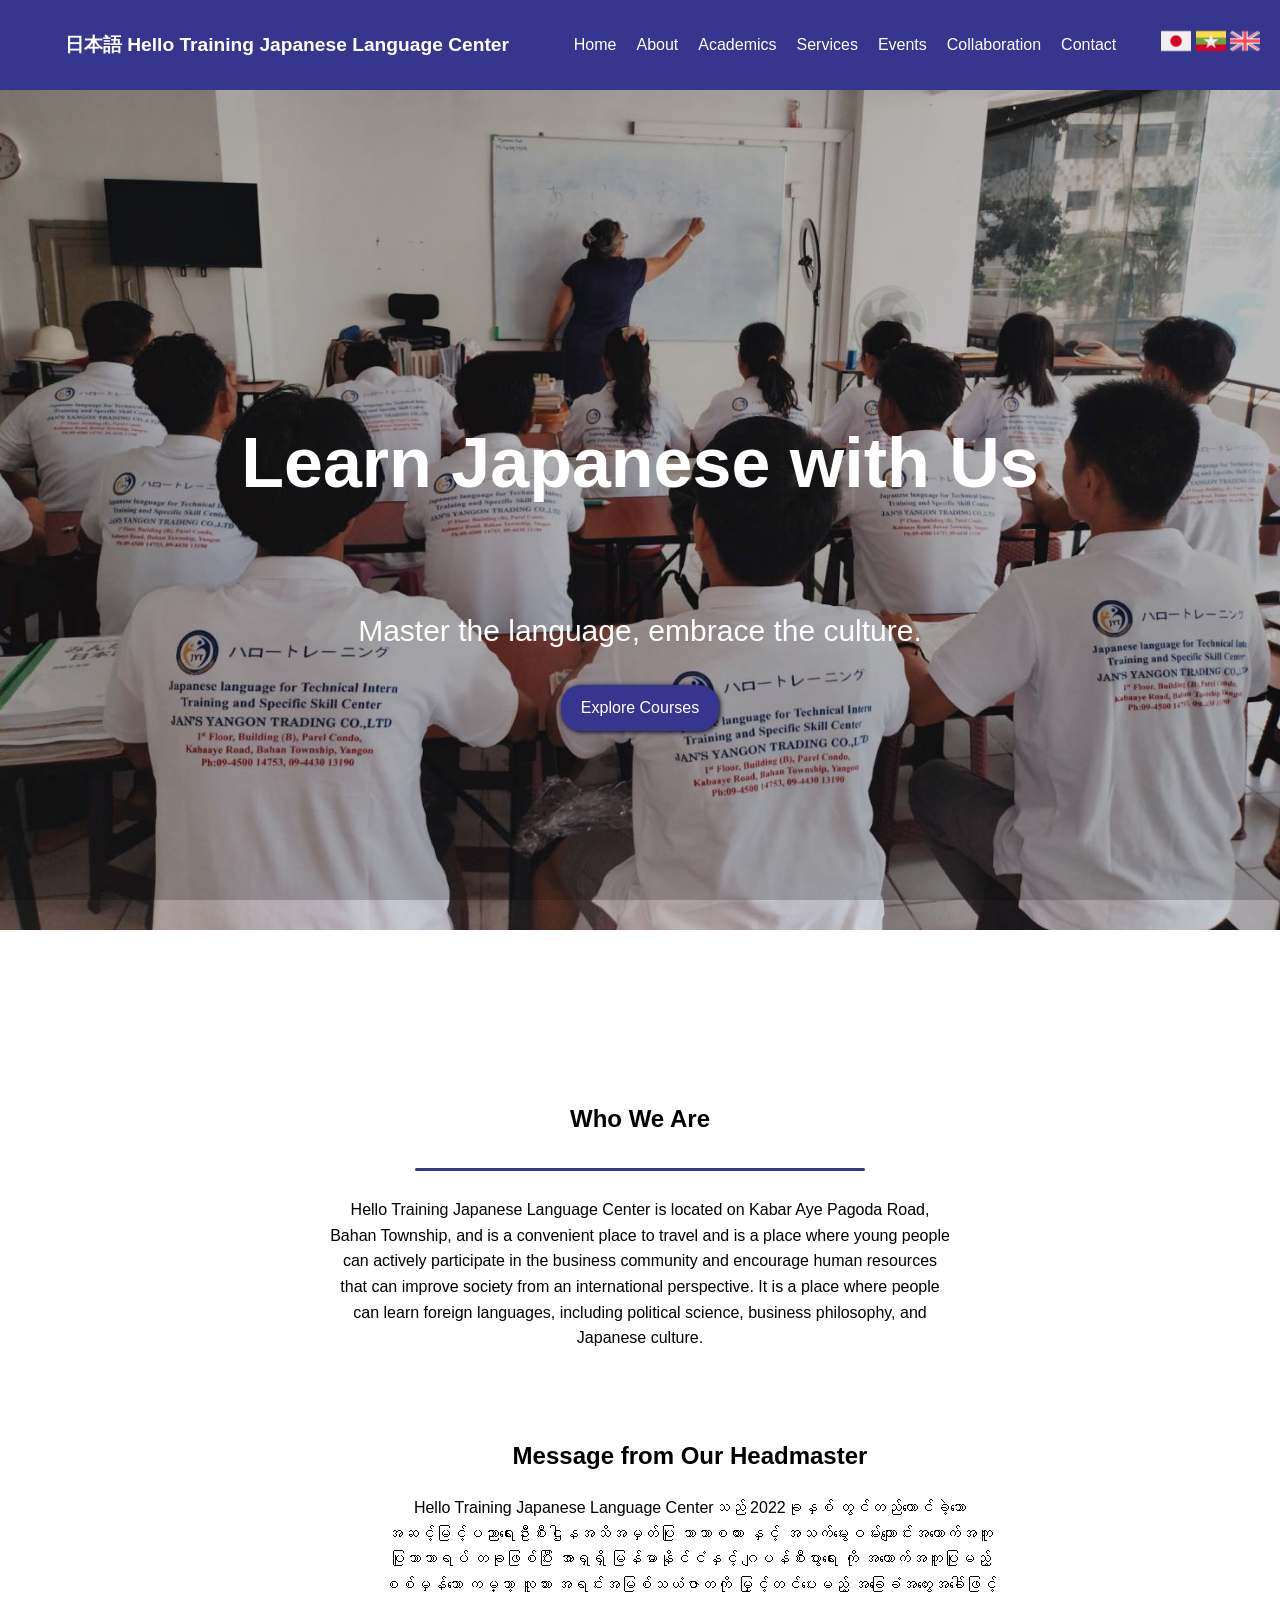
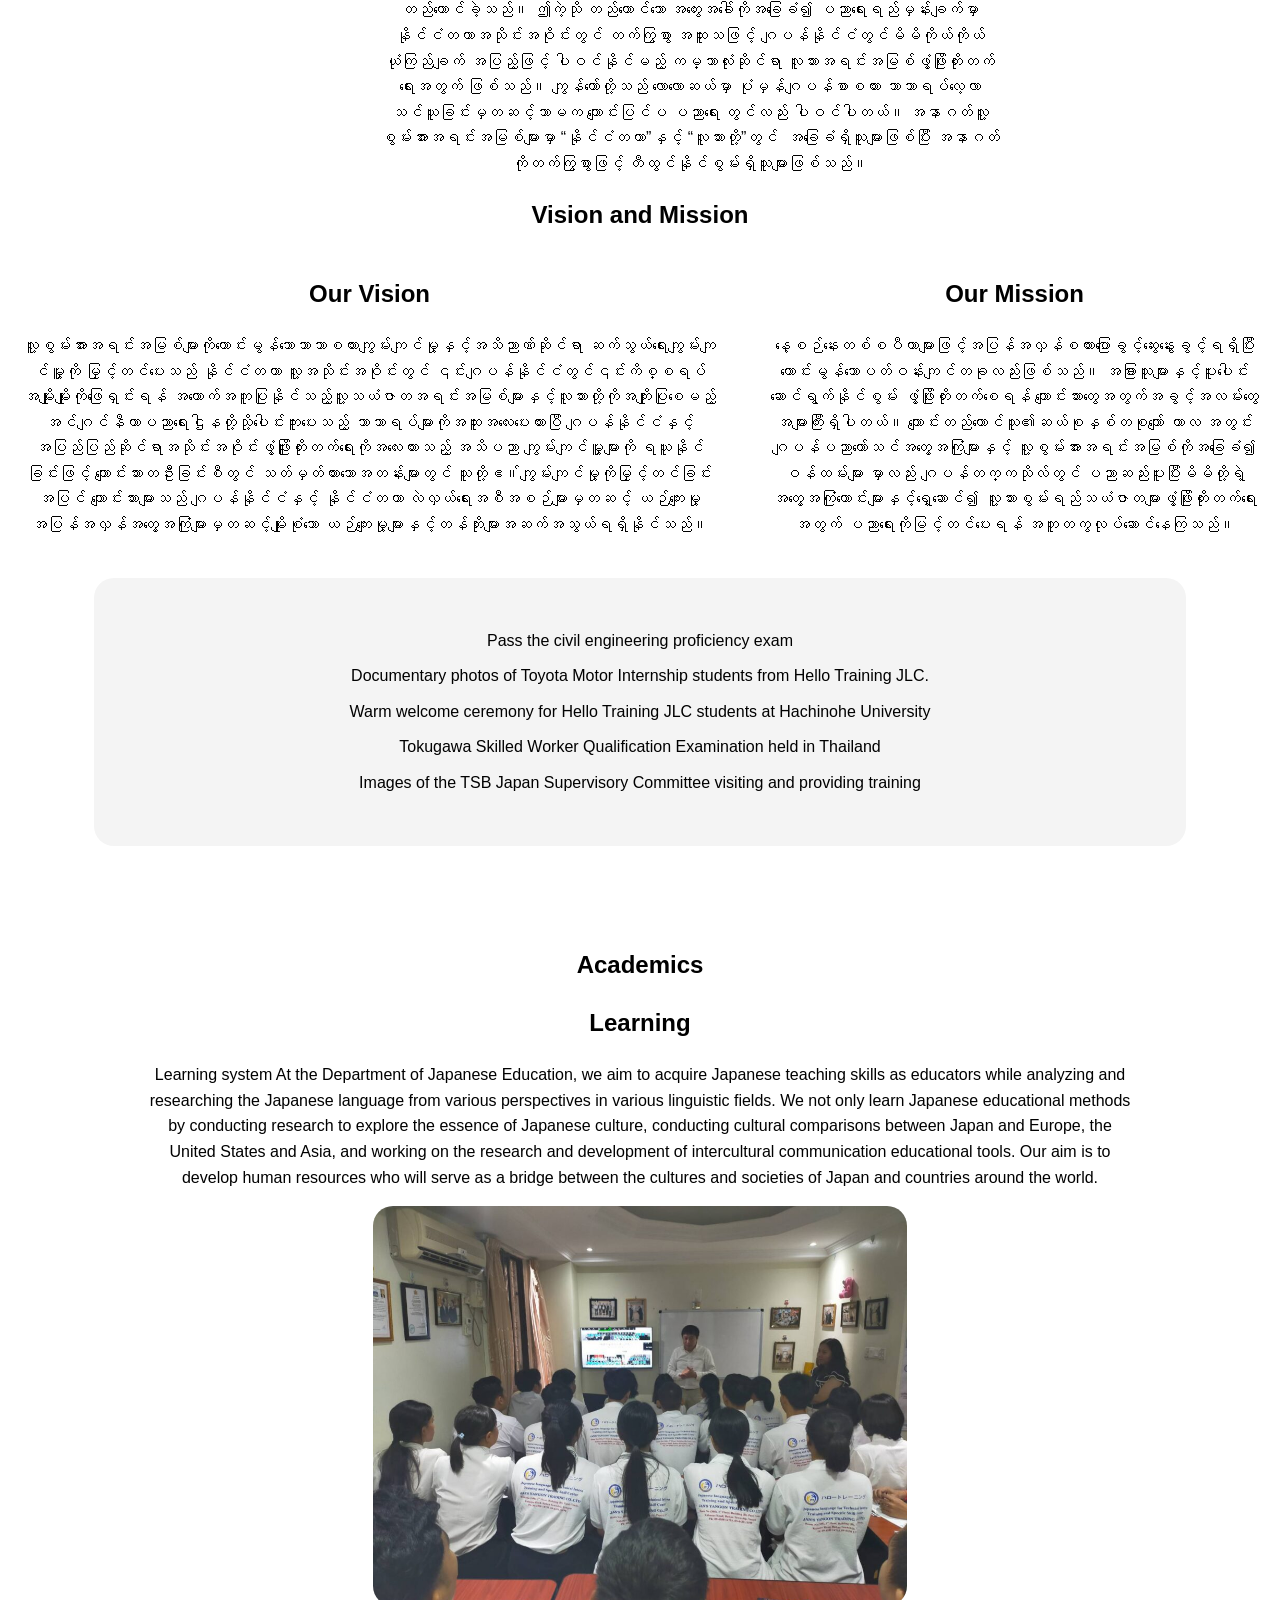
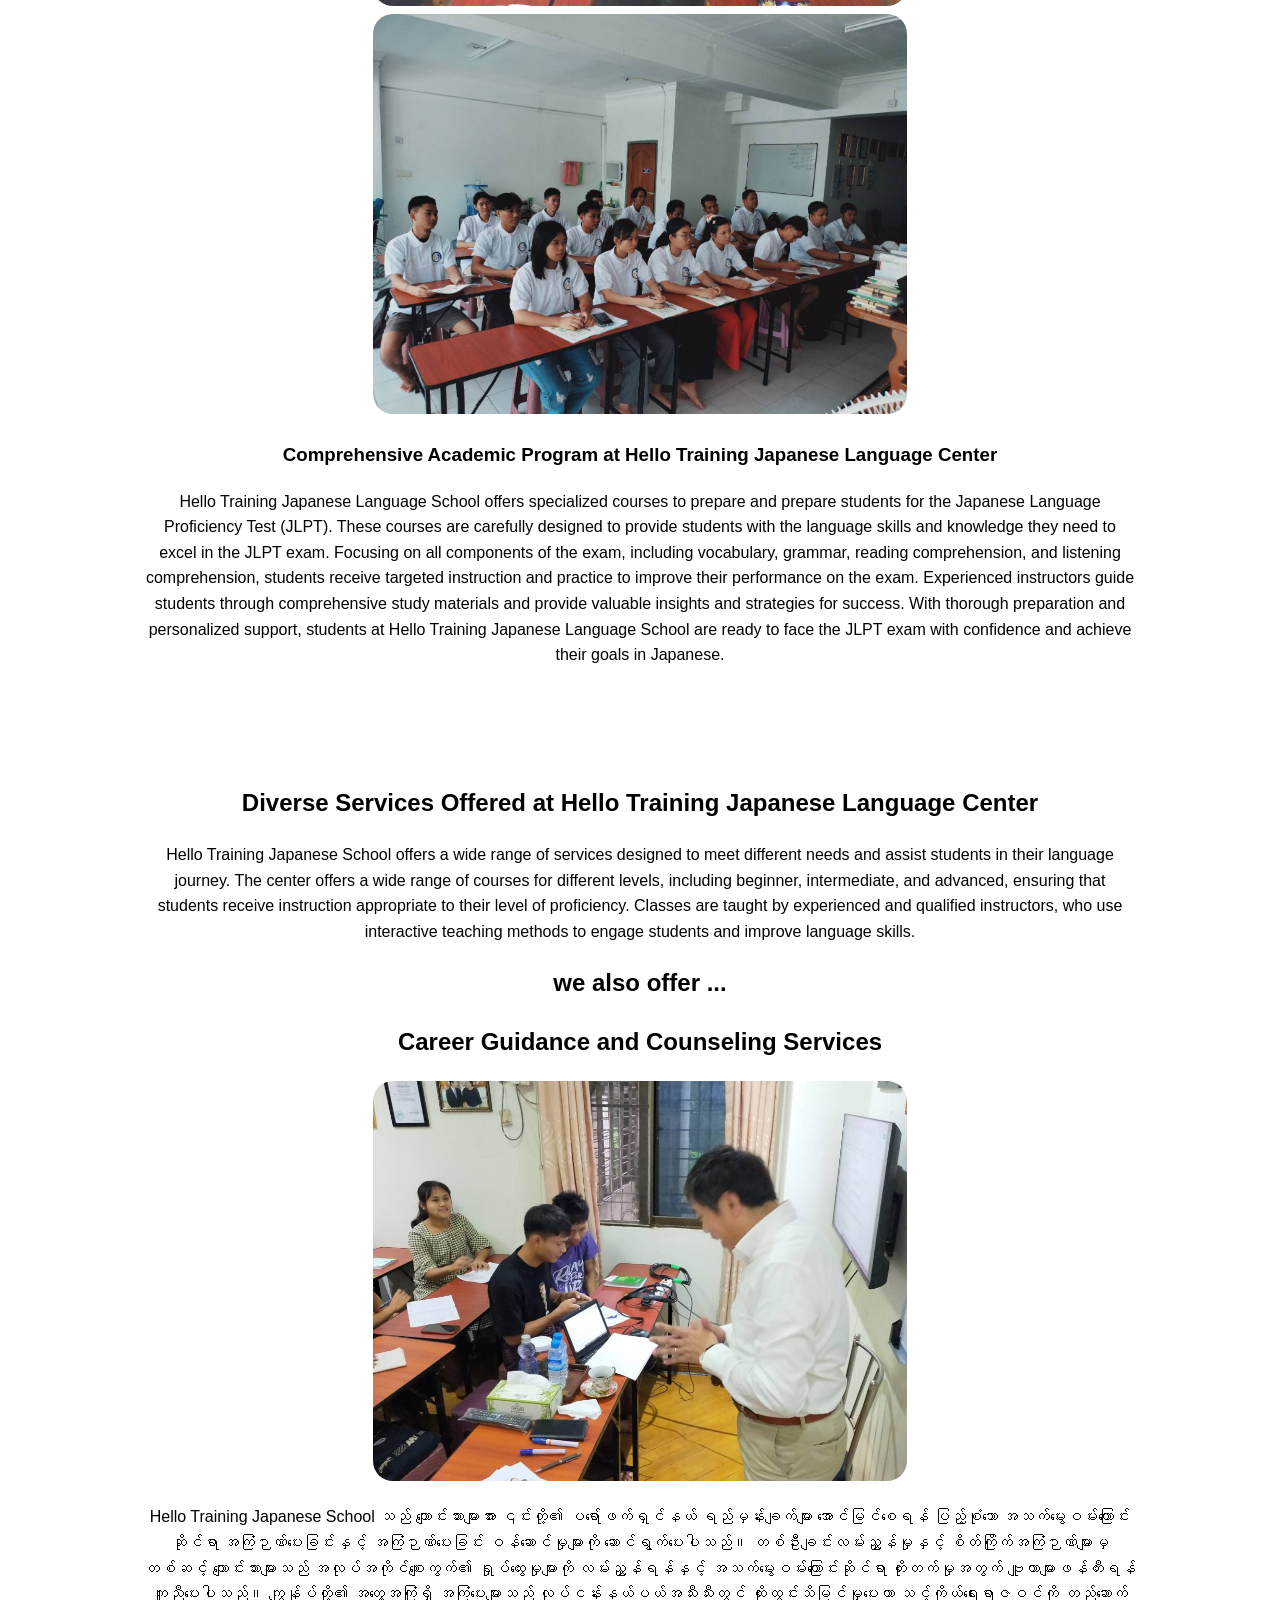
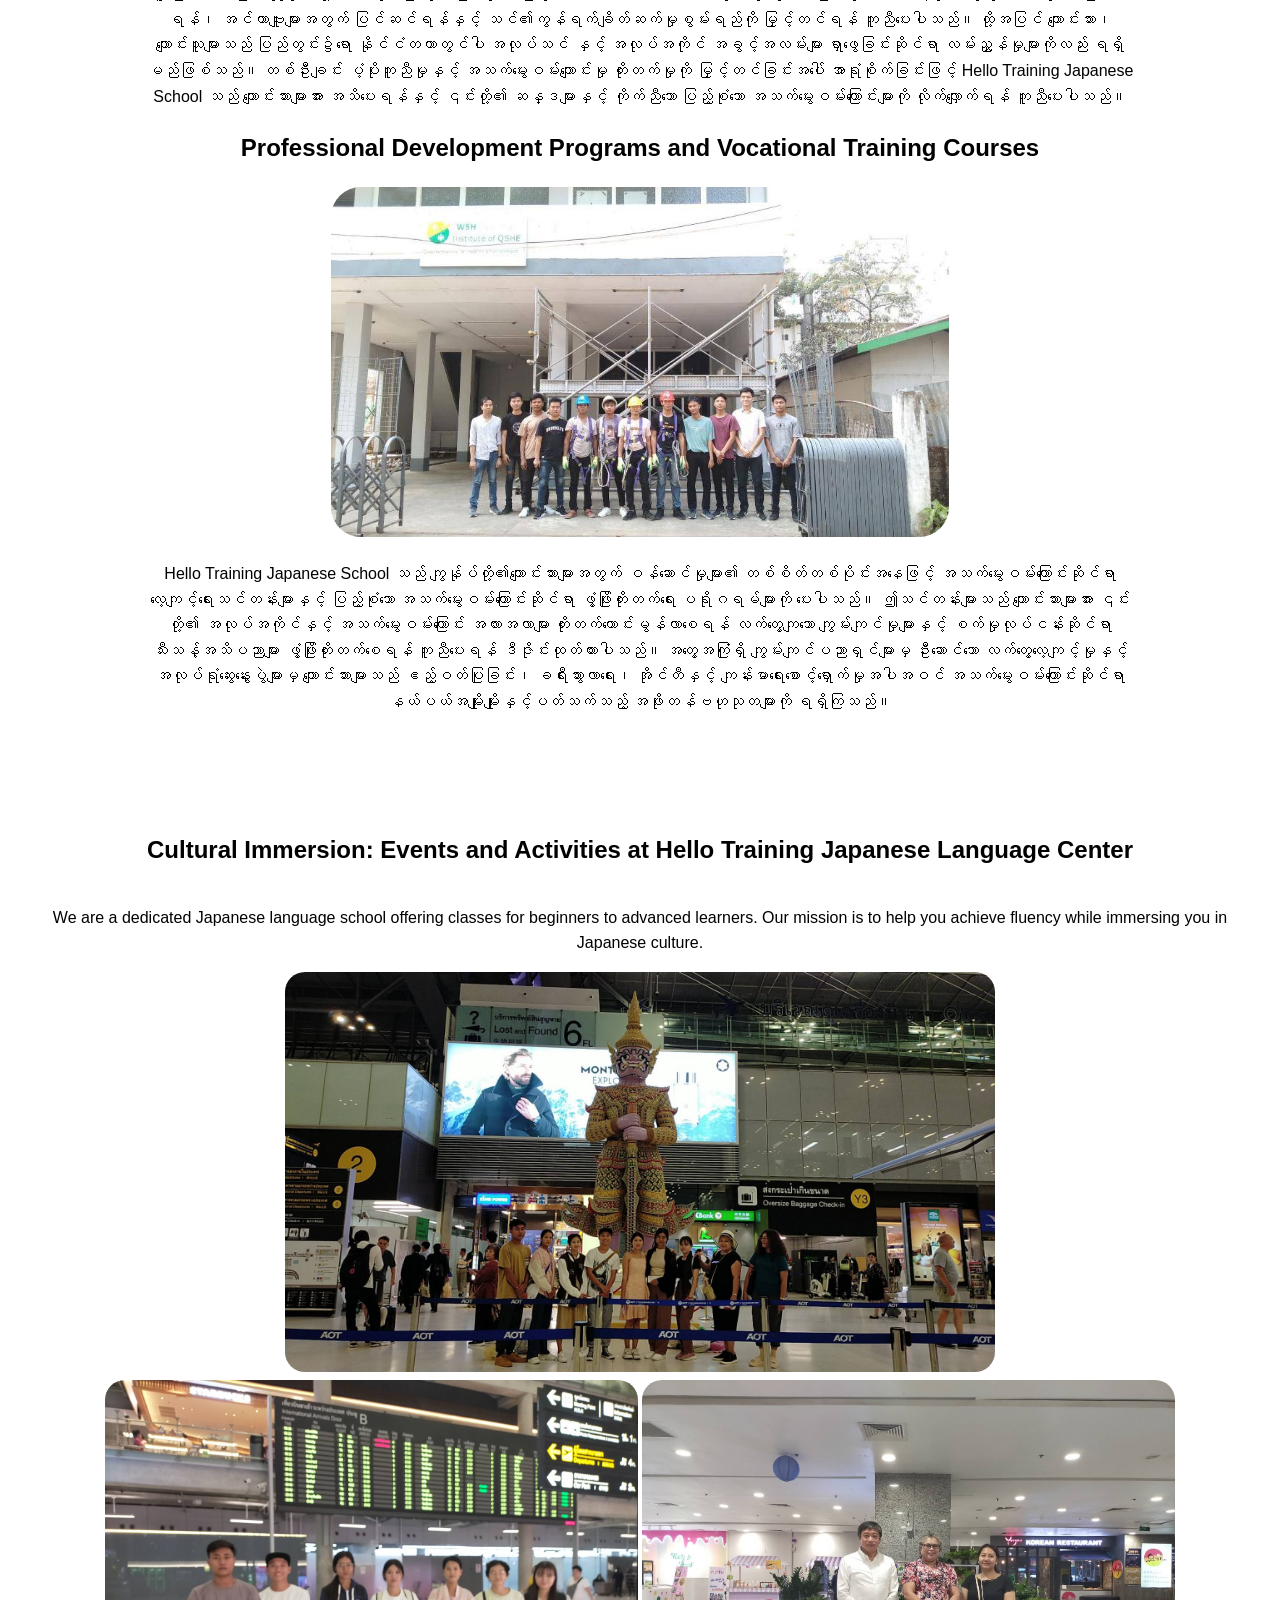
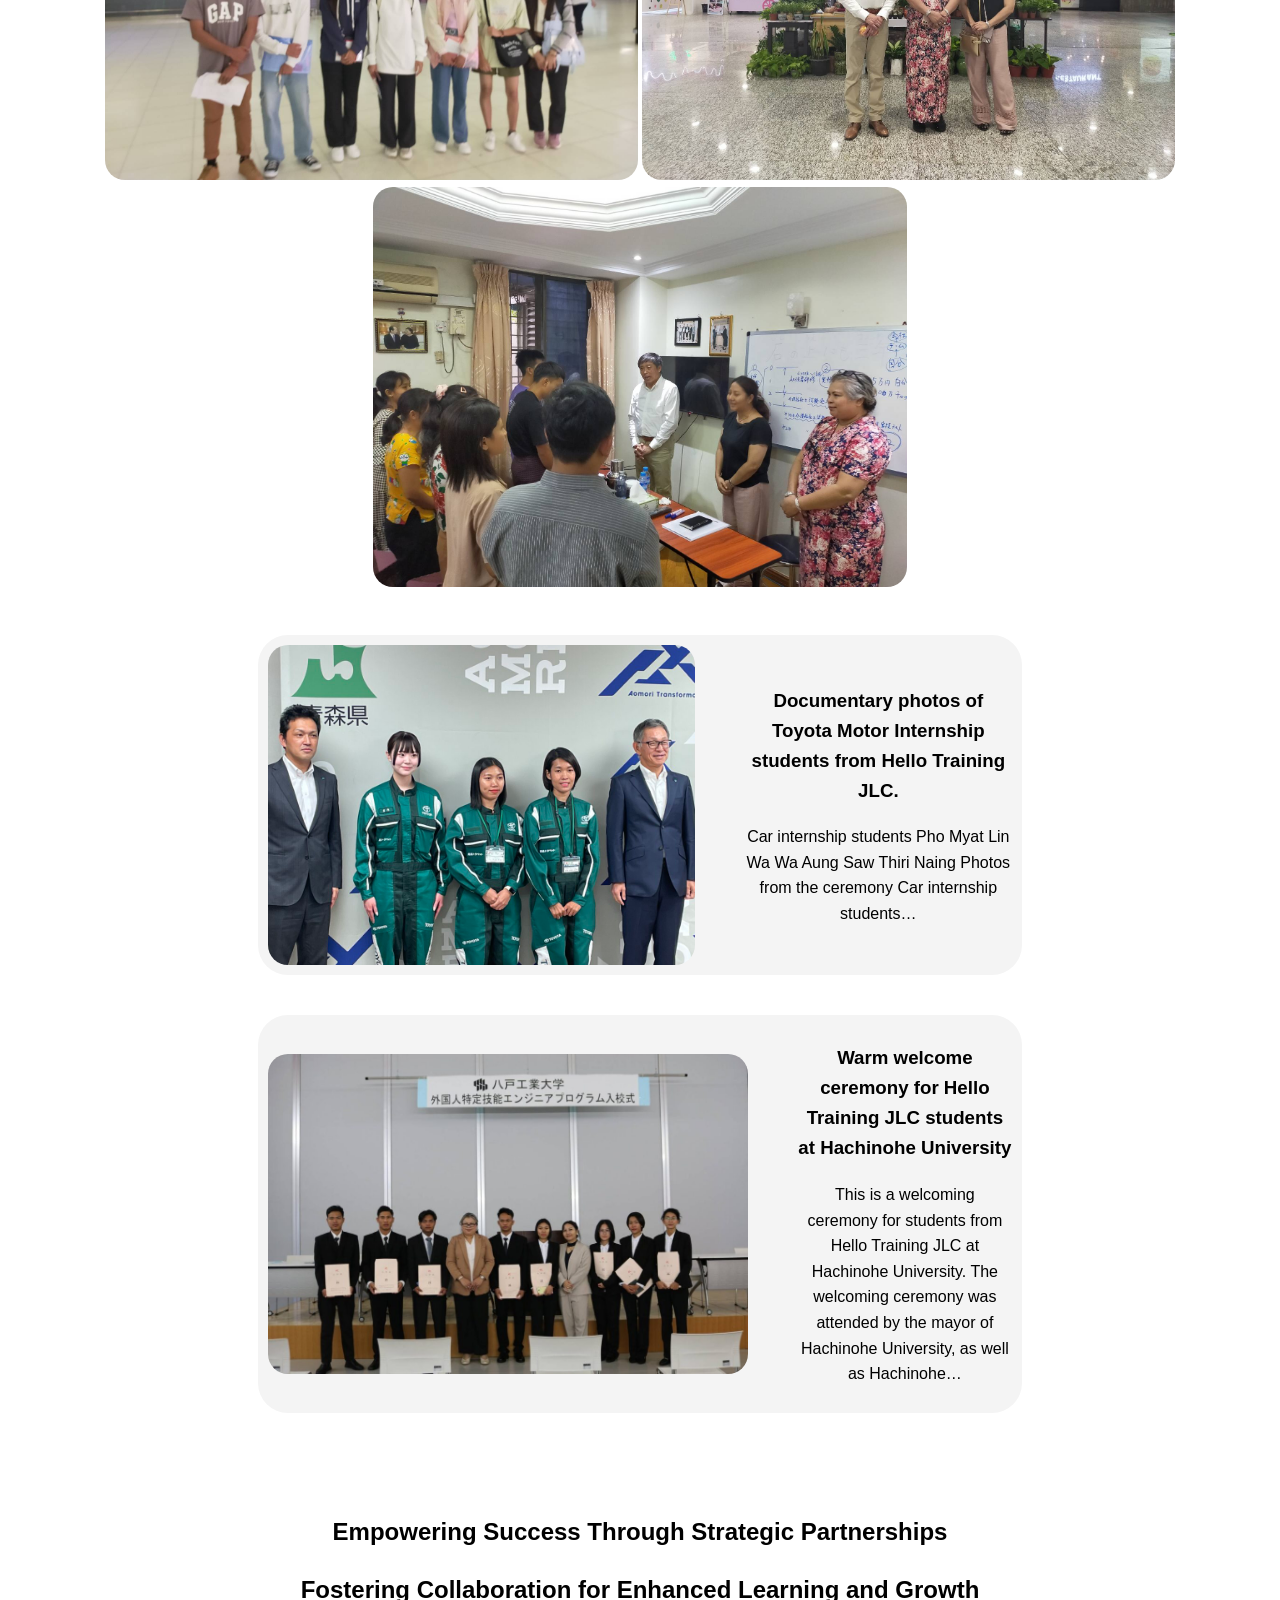
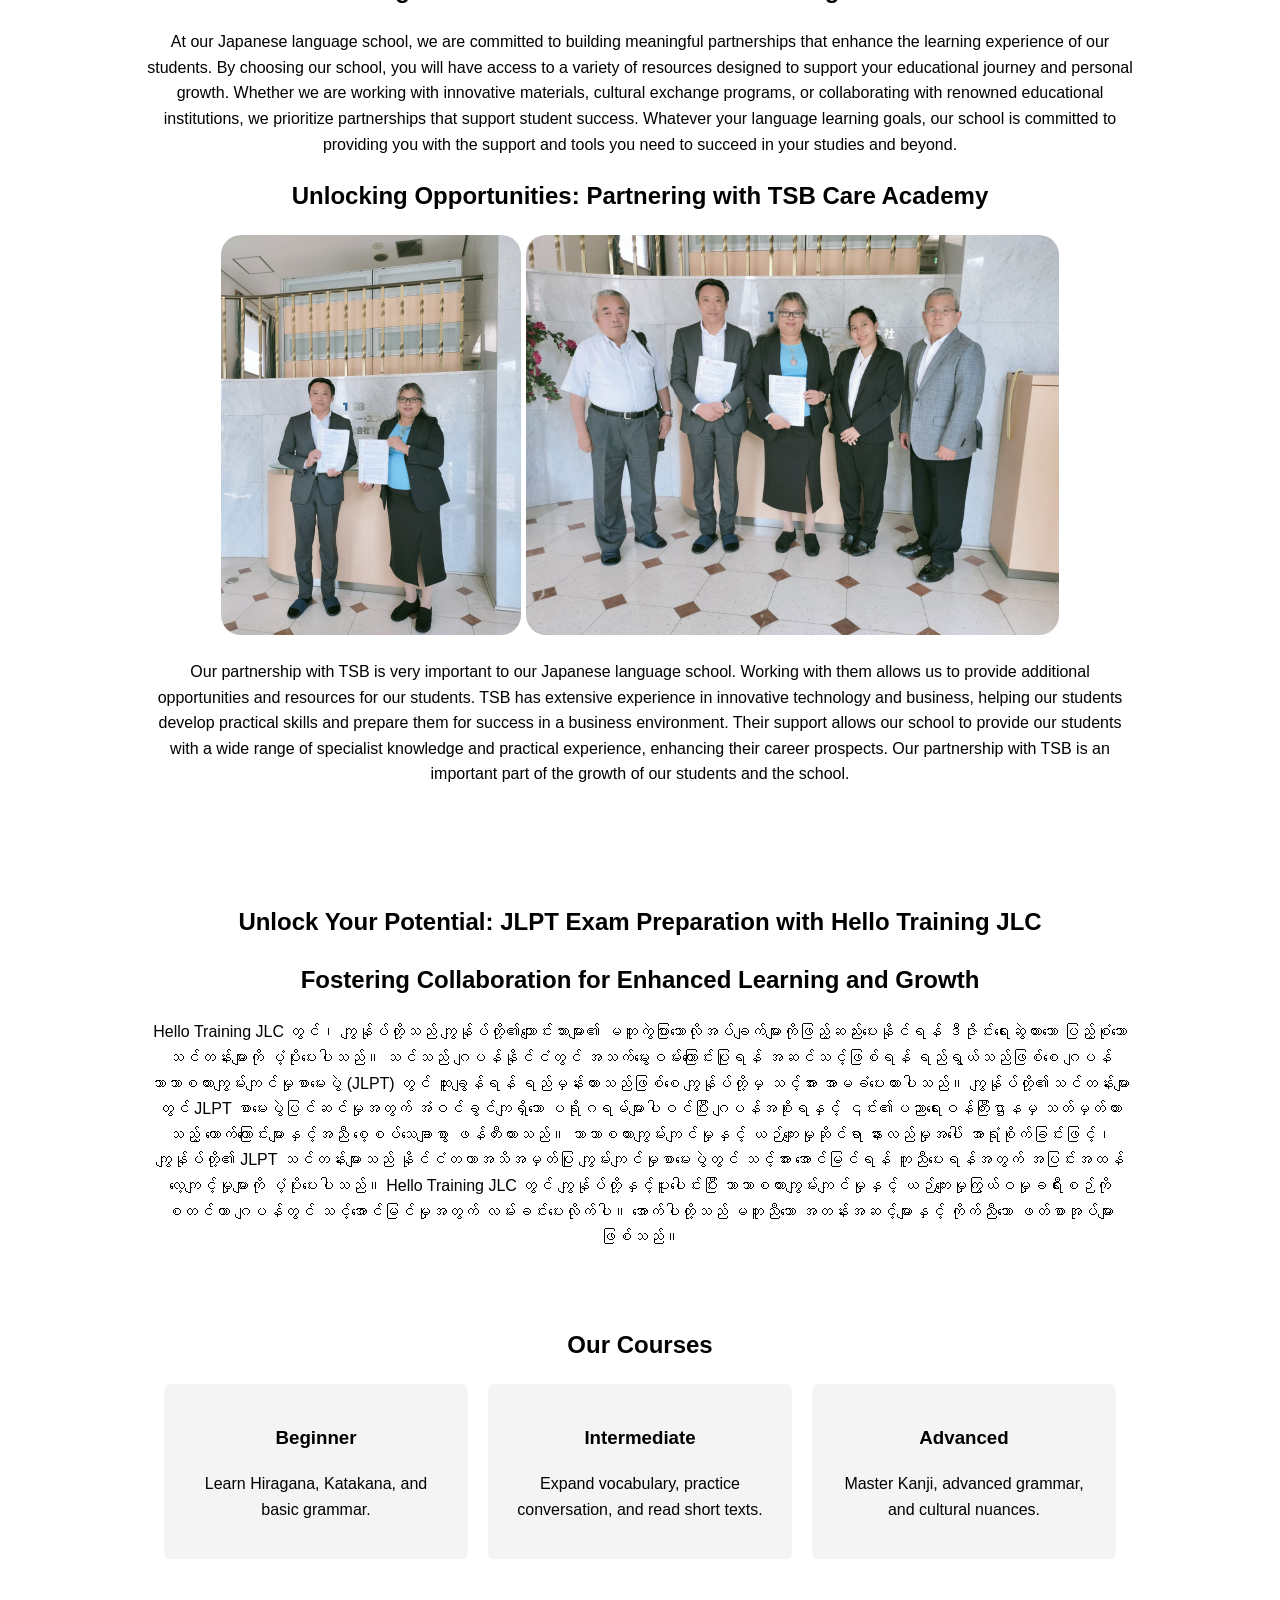
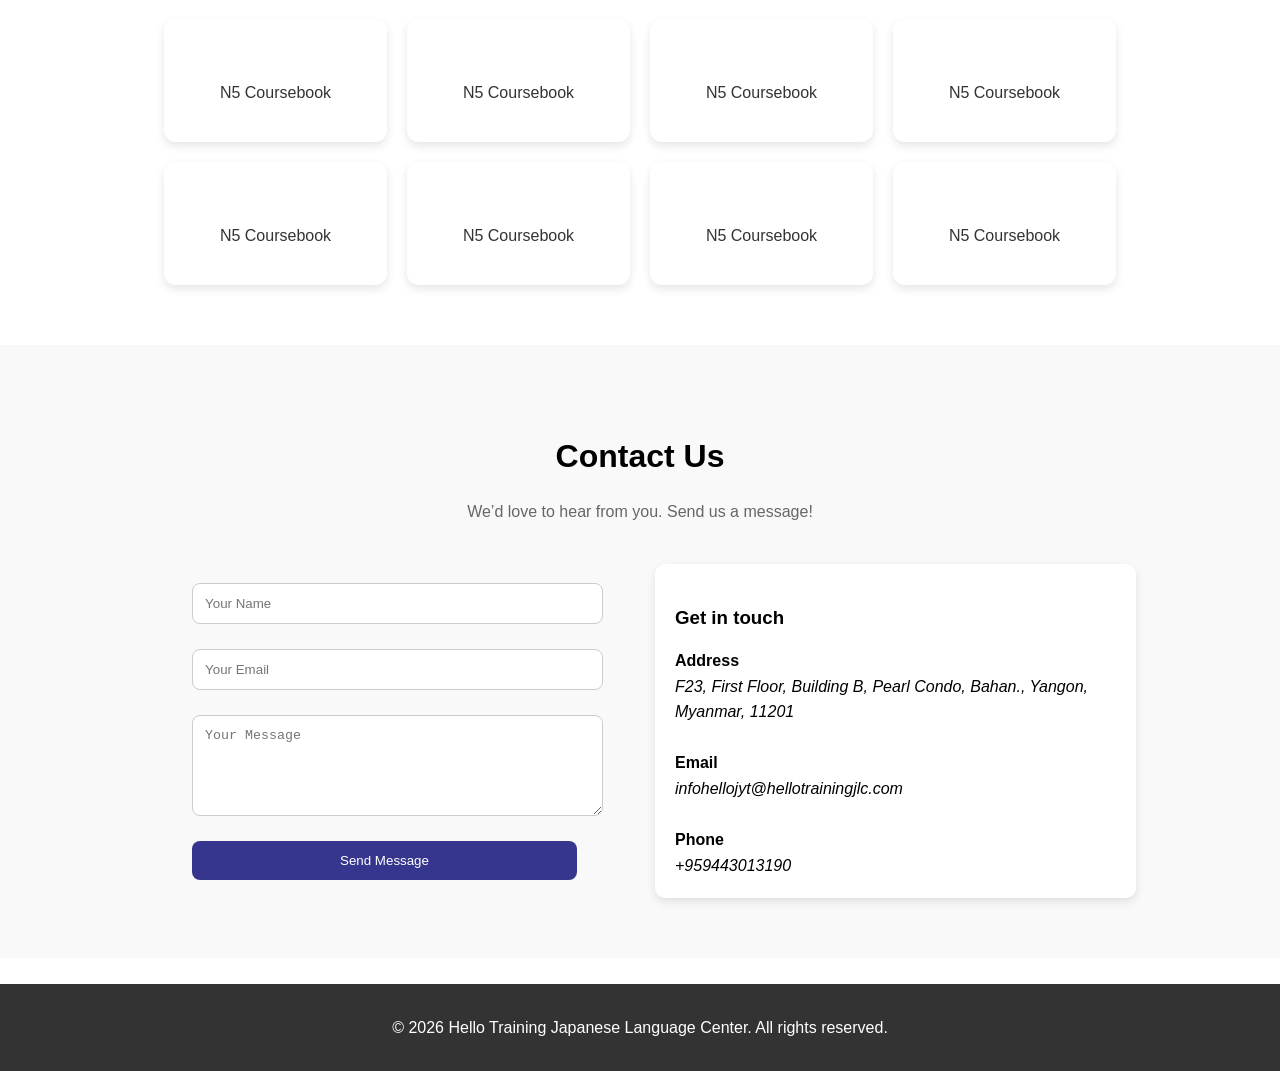
==== jp/index.html @ a8f77054 "initial commit" ====
<!DOCTYPE html>
<html lang="en">
<head>
  <meta charset="UTF-8">
  <meta name="viewport" content="width=device-width, initial-scale=1.0">
  <title>Japanese Language School</title>
  <link rel="stylesheet" href="/style.css">
</head>
<body>
  <!-- Header -->
  <header class="header">
    <img src="images/2158_with_no_bg-1.png" class="logo-img" alt="">
    <div class="logo">日本語 Hello Training Japanese Language Center</div>
    <nav class="nav">
      <ul>
        <li><a href="#">Home</a></li>
        <li><a href="#about">About</a></li>
        <li><a href="#academics">Academics</a></li>
        <li><a href="#services">Services</a></li>
        <li><a href="#events">Events</a></li>
        <li><a href="#collaboration">Collaboration</a></li>
        <li><a href="#contact">Contact</a></li>
      </ul>
    </nav>
     <!-- <div class="lang-switcher">
    <select id="language-select">
      <option value="en">English</option>
      <option value="ja">日本語</option>
    </select>
  </div> -->
  <div class="language-switcher-container">
    <a href="/jp/index.html"><img class="flag-icon" src="/images/japan.png" alt=""></a>
    <a href="/mm/index.html"><img class="flag-icon" src="/images/myanmar.png" alt=""></a>
    <a href="/index.html"><img class="flag-icon" src="/images/united-kingdom.png" alt=""></a>
    
    
    
  </div>
    <button class="menu-toggle">☰</button>
  </header>

  <!-- Hero Section -->
  <section class="hero">
    <h1>Learn Japanese with Us</h1>
    <p>Master the language, embrace the culture.</p>
    <a href="#courses" class="btn">Explore Courses</a>
  </section>

  <!-- About Section -->
  <section id="about" class="about">

    <div class="about-us-container">
        <h1>Who We Are</h1>
        <div class="decor-line-container">
            <hr class="decor-line">
        </div>
        <p>Hello Training Japanese Language Center is located on Kabar Aye Pagoda Road, Bahan Township, and is a convenient place to travel and is a place where young people can actively participate in the business community and encourage human resources that can improve society from an international perspective. It is a place where people can learn foreign languages, including political science, business philosophy, and Japanese culture.</p>
    </div>

    <div class="">
        <div class="biography-container">
            <div>
                <img src="images/2166.jpg" class="img-1" alt="">
            </div>
            <div class="motto">
                <h1>Message from Our Headmaster</h1>
                Hello Training Japanese Language Centerသည် 2022ခုနှစ် တွင်တည်ထောင်ခဲ့သော အဆင့်မြင့်ပညာရေးဦးစီးဌါနအသိအမှတ်ပြု ဘာသာစကား နှင့် အသက်မွေးဝမ်းကျောင်းအထောက်အကူပြုဘာသာရပ် တခုဖြစ်ပြီး အာရှရှိ မြန်မာနိုင်ငံနှင့် ဂျပန်စီးပွားရေး ကို အထောက်အကူပြုမည့် စစ်မှန်သော ကမ္ဘာ့ လူသား အရင်းအမြစ်သယံဇာတကို မြှင့်တင်ပေးမည့် အခြေခံအတွေးအခေါ်ဖြင့်တည်ထောင်ခဲ့သည်။ ဤကဲ့သို တည်ထောင်သော အတွေးအခေါ်ကိုအခြေခံ၍ ပညာရေးရည်မှန်းချက်မှာ နိုင်ငံတကာအသိုင်းအဝိုင်းတွင် တက်ကြွစွာ အထူးသဖြင့် ဂျပန်နိုင်ငံတွင်မိမိကိုယ်ကိုယ် ယုံကြည်ချက် အပြည့်ဖြင့် ပါဝင်နိုင်မည့် ကမ္ဘာလုံးဆိုင်ရာ လူသားအရင်းအမြစ်ဖွံ့ဖြိုးတိုးတက်ရေးအတွက် ဖြစ်သည်။ ကျွန်တော်တို့သည် လောလောဆယ်မှာ ပုံမှန်ဂျပန်စာစကား ဘာသာရပ်လေ့လာသင်ယူခြင်းမှတဆင့်သာမက ကျောင်းပြင်ပ ပညာရေး တွင်လည်း ပါဝင်ပါတယ်။ အနာဂတ်လူ့စွမ်းအားအရင်းအမြစ်များမှာ “နိုင်ငံတကာ”နှင့် “လူသားတို့”တွင် ‌ အခြေခံရှိသူများဖြစ်ပြီး အနာဂတ်ကိုတက်ကြွစွာဖြင့် တီထွင်နိုင်စွမ်းရှိသူများဖြစ်သည်။
            </div>
        </div>
    </div>
    <div class="">
        <h1>Vision and Mission</h1>
        <div class="vision-container">
            <div class="">
                <h2>Our Vision</h2>
                လူ့စွမ်းအားအရင်းအမြစ်များကိုကောင်းမွန်သောဘာသာစကားကျွမ်းကျင်မှု့နှင့်အသိညာဏ်ဆိုင်ရာ ဆက်သွယ်ရေးကျွမ်းကျင်မှူ့ကို မြှင့်တင်ပေးသည် နိုင်ငံတကာ လူ့အသိုင်းအဝိုင်းတွင် ၎င်းဂျပန်နိုင်ငံတွင်၎င်းကိစ္စရပ်အမျိုးမျိုးကိုဖြေရှင်းရန် အထောက်အကူပြုနိုင်သည့်လူ့သယံဇာတအရင်းအမြစ်များနှင့်လူသားတို့ကိုအကျိုးပြုစေမည့် အင်ဂျင်နီယာပညာရေးဌါနတို့သို့ပေါင်းကူးပေးသည့် ဘာသာရပ်များကိုအထူးအလေးပေးထားပြီ ဂျပန်နိုင်ငံနှင့် အပြည်ပြည်ဆိုင်ရာအသိုင်းအဝိုင်းဖွံ့ဖြိူးတိုးတက်ရေးကိုအလေးထားသည့် အသိပညာ ကျွမ်းကျင်မှူ့များကို ရယူနိုင်ခြင်းဖြင့် ကျောင်းသားတဦးခြင်းစီတွင် သတ်မှတ်ထားသောအတန်းများတွင် သူတို့ဧ။်ကျွမ်းကျင်မှု့ကိုမြှင့်တင်ခြင်းအပြင် ကျောင်းသားများသည် ဂျပန်နိုင်ငံနှင့် နိုင်ငံတကာ လဲလှယ်ရေးအစီအစဉ်များမှတဆင့် ယဉ်ကျေးမှု့အပြန်အလှန်အတွေ့အကြုံများမှတဆင့်မျိုးစုံသော ယဉ်ကျေးမှု့များနှင့်တန်ဘိုးများအဆက်အသွယ်ရရှိနိုင်သည်။
            </div>
            <div class="">
                <h2>Our Mission</h2>
                နေ့စဉ်နေးတစ်စပီကာများဖြင့်အပြန်အလှန်စကားပြောခွင့်ဆွေးနွေးခွင့်ရရှိပြီး ကောင်းမွန်သောပတ်ဝန်းကျင်တခုလည်းဖြစ်သည်။ အခြားသူများနှင့်ပူးပေါင်းဆောင်ရွက်နိုင်စွမ်း ဖွံ့ဖြိုးတိုးတက်စေရန် ကျောင်းသားတွေအတွက်အခွင့်အလမ်းတွေအများကြီးရှိပါတယ်။ ကျောင်းတည်ထောင်သူ၏ဆယ်စုနှစ်တစုကျော် ကာလ အတွင်း ဂျပန်ပညာတော်သင်အတွေ့အကြုံများနှင့် လူ့စွမ်းအားအရင်းအမြစ်ကိုအခြေခံ၍ ဝန်ထမ်းများ မှာလည်း ဂျပန်တက္ကသိုလ်တွင် ပညာဆည်းပူးပြီးမိမိတို့ရဲ့အတွေ့အကြုံကောင်းများနှင့်ရှေ့ဆောင်၍ လူ့သားစွမ်းရည်သယံဇာတများဖွံ့ဖြိုးတိုးတက်ရေးအတွက် ပညာရေးကိုမြင့်တင်ပေးရန် အတူတကွလုပ်ဆောင်နေကြသည်။
            </div>
        </div>
    </div>

    <div class="link-container">
        <li><a href="#courses">Pass the civil engineering proficiency exam</a></li>
        <li><a href="#contact">Documentary photos of Toyota Motor Internship students from Hello Training JLC.</a></li>
        <li><a href="#about">Warm welcome ceremony for Hello Training JLC students at Hachinohe University</a></li>
        <li><a href="#courses">Tokugawa Skilled Worker Qualification Examination held in Thailand</a></li>
        <li><a href="#contact">Images of the TSB Japan Supervisory Committee visiting and providing training</a></li>
    </div>
  </section>

  <!-- Academics Section -->
  <section id="academics" class="academics">
    <div class="academics-1">
        <h1>Academics</h1>
        <h2>Learning</h2>
        <p>Learning system
    At the Department of Japanese Education, we aim to acquire Japanese teaching skills as educators while analyzing and researching the Japanese language from various perspectives in various linguistic fields. We not only learn Japanese educational methods by conducting research to explore the essence of Japanese culture, conducting cultural comparisons between Japan and Europe, the United States and Asia, and working on the research and development of intercultural communication educational tools. Our aim is to develop human resources who will serve as a bridge between the cultures and societies of Japan and countries around the world.</p>
            <img src="/images/4237_0-1024x768.jpg" class="academics-img-1" alt="">
            <img src="/images/2202_0.jpg" class="academics-img-1" alt="">
            <h3>Comprehensive Academic Program at Hello Training Japanese Language Center</h3>
            <p>Hello Training Japanese Language School offers specialized courses to prepare and prepare students for the Japanese Language Proficiency Test (JLPT). These courses are carefully designed to provide students with the language skills and knowledge they need to excel in the JLPT exam. Focusing on all components of the exam, including vocabulary, grammar, reading comprehension, and listening comprehension, students receive targeted instruction and practice to improve their performance on the exam. Experienced instructors guide students through comprehensive study materials and provide valuable insights and strategies for success. With thorough preparation and personalized support, students at Hello Training Japanese Language School are ready to face the JLPT exam with confidence and achieve their goals in Japanese.</p>
    </div>
  </section>

  <!-- Services Section -->
  <section id="services" class="academics">
    <div class="academics-1">
        <h1>Diverse Services Offered at Hello Training Japanese Language Center</h1>
        <p>Hello Training Japanese School offers a wide range of services designed to meet different needs and assist students in their language journey. The center offers a wide range of courses for different levels, including beginner, intermediate, and advanced, ensuring that students receive instruction appropriate to their level of proficiency. Classes are taught by experienced and qualified instructors, who use interactive teaching methods to engage students and improve language skills.</p>
        <h2>we also offer ...</h2>
        <h2>Career Guidance and Counseling Services</h2>
        <img src="/images/4186_0-1024x768.jpg" class="academics-img-1" alt="">
        <p>Hello Training Japanese School သည် ကျောင်းသားများအား ၎င်းတို့၏ ပရော်ဖက်ရှင်နယ် ရည်မှန်းချက်များ အောင်မြင်စေရန် ပြည့်စုံသော အသက်မွေးဝမ်းကြောင်းဆိုင်ရာ အကြံဉာဏ်ပေးခြင်းနှင့် အကြံဉာဏ်ပေးခြင်း ဝန်ဆောင်မှုများကို ဆောင်ရွက်ပေးပါသည်။ တစ်ဦးချင်းလမ်းညွှန်မှုနှင့် စိတ်ကြိုက်အကြံဉာဏ်များမှတစ်ဆင့် ကျောင်းသားများသည် အလုပ်အကိုင်စျေးကွက်၏ ရှုပ်ထွေးမှုများကို လမ်းညွှန်ရန်နှင့် အသက်မွေးဝမ်းကြောင်းဆိုင်ရာ တိုးတက်မှုအတွက် ဗျူဟာများဖန်တီးရန် ကူညီပေးပါသည်။ ကျွန်ုပ်တို့၏ အတွေ့အကြုံရှိ အကြံပေးများသည် လုပ်ငန်းနယ်ပယ်အသီးသီးတွင် ထိုးထွင်းသိမြင်မှုပေးကာ သင့်ကိုယ်ရေးရာဇဝင်ကို တည်ဆောက်ရန်၊ အင်တာဗျူးများအတွက် ပြင်ဆင်ရန်နှင့် သင်၏ကွန်ရက်ချိတ်ဆက်မှုစွမ်းရည်ကို မြှင့်တင်ရန် ကူညီပေးပါသည်။ ထို့အပြင် ကျောင်းသား၊ ကျောင်းသူများသည် ပြည်တွင်း၌ရော နိုင်ငံတကာတွင်ပါ အလုပ်သင် နှင့် အလုပ်အကိုင် အခွင့်အလမ်းများ ရှာဖွေခြင်းဆိုင်ရာ လမ်းညွှန်မှုများကိုလည်း ရရှိမည်ဖြစ်သည်။ တစ်ဦးချင်း ပံ့ပိုးကူညီမှုနှင့် အသက်မွေးဝမ်းကျောင်းမှု တိုးတက်မှုကို မြှင့်တင်ခြင်းအပေါ် အာရုံစိုက်ခြင်းဖြင့် Hello Training Japanese School သည် ကျောင်းသားများအား အသိပေးရန်နှင့် ၎င်းတို့၏ ဆန္ဒများနှင့် ကိုက်ညီသော ပြည့်စုံသော အသက်မွေးဝမ်းကြောင်းများကို လိုက်လျှောက်ရန် ကူညီပေးပါသည်။</p>
        <h2>Professional Development Programs and Vocational Training Courses</h2>
        <img src="/images/2192_0.jpg" class="academics-img-1-pro" alt="">
        <p>Hello Training Japanese School သည် ကျွန်ုပ်တို့၏ကျောင်းသားများအတွက် ဝန်ဆောင်မှုများ၏ တစ်စိတ်တစ်ပိုင်းအနေဖြင့် အသက်မွေးဝမ်းကြောင်းဆိုင်ရာ လေ့ကျင့်ရေးသင်တန်းများနှင့် ပြည့်စုံသော အသက်မွေးဝမ်းကြောင်းဆိုင်ရာ ဖွံ့ဖြိုးတိုးတက်ရေး ပရိုဂရမ်များကို ပေးပါသည်။ ဤသင်တန်းများသည် ကျောင်းသားများအား ၎င်းတို့၏ အလုပ်အကိုင်နှင့် အသက်မွေးဝမ်းကြောင်း အလားအလာများ တိုးတက်ကောင်းမွန်လာစေရန် လက်တွေ့ကျသော ကျွမ်းကျင်မှုများနှင့် စက်မှုလုပ်ငန်းဆိုင်ရာ သီးသန့်အသိပညာများ ဖွံ့ဖြိုးတိုးတက်စေရန် ကူညီပေးရန် ဒီဇိုင်းထုတ်ထားပါသည်။ အတွေ့အကြုံရှိ ကျွမ်းကျင်ပညာရှင်များမှ ဦးဆောင်သော လက်တွေ့လေ့ကျင့်မှုနှင့် အလုပ်ရုံဆွေးနွေးပွဲများမှ ကျောင်းသားများသည် ဧည့်ဝတ်ပြုခြင်း၊ ခရီးသွားလာရေး၊ အိုင်တီနှင့် ကျန်းမာရေးစောင့်ရှောက်မှုအပါအဝင် အသက်မွေးဝမ်းကြောင်းဆိုင်ရာ နယ်ပယ်အမျိုးမျိုးနှင့်ပတ်သက်သည့် အဖိုးတန်ဗဟုသုတများကို ရရှိကြသည်။</p>
    </div>
  </section>

  <!-- Events Section -->
  <section id="events" class="events">
    <h2>Cultural Immersion: Events and Activities at Hello Training Japanese Language Center</h2>
    <p>We are a dedicated Japanese language school offering classes for beginners to advanced learners. Our mission is to help you achieve fluency while immersing you in Japanese culture.</p>
    <div>
        <img src="/images/4165.jpg" class="academics-img-1" alt="">    
        <img src="/images/4169_0.jpg" class="academics-img-1" alt="">    
        <img src="/images/4170_0.jpg" class="academics-img-1" alt="">    
        <img src="/images/4171_0.jpg" class="academics-img-1" alt="">    
    </div>
    <div class="event-card">
            <img src="/images/444678CB-2501-4480-9F21-29F68ACF7C7D-1-1024x768.jpg" class="event-img-1" alt="">
            <div class="sub-event-card">
                <h3>Documentary photos of Toyota Motor Internship students from Hello Training JLC.</h3>
                <p>Car internship students Pho Myat Lin Wa Wa Aung Saw Thiri Naing Photos from the ceremony Car internship students…</p>
            </div>
        </div>
        <div class="event-card">
            <img src="/images/2828_0-1-1024x683.jpg" class="event-img-1" alt="">
            <div class="sub-event-card">
                <h3>Warm welcome ceremony for Hello Training JLC students at Hachinohe University</h3>
                <p>This is a welcoming ceremony for students from Hello Training JLC at Hachinohe University. The welcoming ceremony was attended by the mayor of Hachinohe University, as well as Hachinohe…</p>
            </div>
        </div>
</section>

  <!-- Collaboration Section -->
  <section id="collaboration" class="academics">
    <div class="academics-1">
        <h1>Empowering Success Through Strategic Partnerships</h1>
        <h2>Fostering Collaboration for Enhanced Learning and Growth</h2>
        <p>At our Japanese language school, we are committed to building meaningful partnerships that enhance the learning experience of our students. By choosing our school, you will have access to a variety of resources designed to support your educational journey and personal growth. Whether we are working with innovative materials, cultural exchange programs, or collaborating with renowned educational institutions, we prioritize partnerships that support student success. Whatever your language learning goals, our school is committed to providing you with the support and tools you need to succeed in your studies and beyond.</p>
        <h2>Unlocking Opportunities: Partnering with TSB Care Academy</h2>
        <img src="/images/IMG-26aa6ed3fe397efd49c1e0464fba277e-V.jpg" class="academics-img-1" alt="">
        <img src="/images/IMG-5455194b5b98c6811b9b1e1604ab818f-V.jpg" class="academics-img-1" alt="">
        <p>Our partnership with TSB is very important to our Japanese language school. Working with them allows us to provide additional opportunities and resources for our students. TSB has extensive experience in innovative technology and business, helping our students develop practical skills and prepare them for success in a business environment. Their support allows our school to provide our students with a wide range of specialist knowledge and practical experience, enhancing their career prospects. Our partnership with TSB is an important part of the growth of our students and the school.</p>
    </div>
  </section>

  <!-- Courses Section -->
   <section id="courses" class="academics">
    <div class="academics-1">
        <h1>Unlock Your Potential: JLPT Exam Preparation with Hello Training JLC</h1>
        <h2>Fostering Collaboration for Enhanced Learning and Growth</h2>
        <p>Hello Training JLC တွင်၊ ကျွန်ုပ်တို့သည် ကျွန်ုပ်တို့၏ကျောင်းသားများ၏ မတူကွဲပြားသောလိုအပ်ချက်များကိုဖြည့်ဆည်းပေးနိုင်ရန် ဒီဇိုင်းရေးဆွဲထားသော ပြည့်စုံသောသင်တန်းများကို ပံ့ပိုးပေးပါသည်။ သင်သည် ဂျပန်နိုင်ငံတွင် အသက်မွေးဝမ်းကြောင်းပြုရန် အဆင်သင့်ဖြစ်ရန် ရည်ရွယ်သည်ဖြစ်စေ ဂျပန်ဘာသာစကားကျွမ်းကျင်မှုစာမေးပွဲ (JLPT) တွင် ထူးချွန်ရန် ရည်မှန်းထားသည်ဖြစ်စေ ကျွန်ုပ်တို့မှ သင့်အား အာမခံပေးထားပါသည်။ ကျွန်ုပ်တို့၏သင်တန်းများတွင် JLPT စာမေးပွဲပြင်ဆင်မှုအတွက် အံဝင်ခွင်ကျရှိသော ပရိုဂရမ်များပါဝင်ပြီး ဂျပန်အစိုးရနှင့် ၎င်း၏ပညာရေးဝန်ကြီးဌာနမှ သတ်မှတ်ထားသည့် ကောက်ကြောင်းများနှင့်အညီ စေ့စပ်သေချာစွာ ဖန်တီးထားသည်။ ဘာသာစကားကျွမ်းကျင်မှုနှင့် ယဉ်ကျေးမှုဆိုင်ရာ နားလည်မှုအပေါ် အာရုံစိုက်ခြင်းဖြင့်၊ ကျွန်ုပ်တို့၏ JLPT သင်တန်းများသည် နိုင်ငံတကာအသိအမှတ်ပြု ကျွမ်းကျင်မှုစာမေးပွဲတွင် သင့်အား အောင်မြင်ရန် ကူညီပေးရန်အတွက် အပြင်းအထန်လေ့ကျင့်မှုများကို ပံ့ပိုးပေးပါသည်။ Hello Training JLC တွင် ကျွန်ုပ်တို့နှင့်ပူးပေါင်းပြီး ဘာသာစကားကျွမ်းကျင်မှုနှင့် ယဉ်ကျေးမှုကြွယ်ဝမှုခရီးစဉ်ကို စတင်ကာ ဂျပန်တွင် သင့်အောင်မြင်မှုအတွက် လမ်းခင်းပေးလိုက်ပါ။ အောက်ပါတို့သည် မတူညီသော အတန်းအဆင့်များနှင့် ကိုက်ညီသော ဖတ်စာအုပ်များဖြစ်သည်။</p>
        <section id="courses" class="courses">
          <h2>Our Courses</h2>
          <div class="course-grid">
            <div class="course-card">
              <h3>Beginner</h3>
              <p>Learn Hiragana, Katakana, and basic grammar.</p>
            </div>
            <div class="course-card">
              <h3>Intermediate</h3>
              <p>Expand vocabulary, practice conversation, and read short texts.</p>
            </div>
            <div class="course-card">
              <h3>Advanced</h3>
              <p>Master Kanji, advanced grammar, and cultural nuances.</p>
            </div>
          </div>
        </section>
        <div class="books-container">
            <div class="card">
                <img src="images/IMG_20240330_143921-scaled.jpg" class="event-img-1" alt="">
                <p>N5 Coursebook</p>
            </div>
            <div class="card">
                <img src="images/IMG_20240330_144622-scaled.jpg" class="event-img-1" alt="">
                <p>N5 Coursebook</p>
            </div>
            <div class="card">
                <img src="images/IMG_20240330_143921-scaled.jpg" class="event-img-1" alt="">
                <p>N5 Coursebook</p>
            </div>
            <div class="card">
                <img src="images/IMG_20240330_143921-scaled.jpg" class="event-img-1" alt="">
                <p>N5 Coursebook</p>
            </div>
            <div class="card">
                <img src="images/IMG_20240330_143921-scaled.jpg" class="event-img-1" alt="">
                <p>N5 Coursebook</p>
            </div>
            <div class="card">
                <img src="images/IMG_20240330_143921-scaled.jpg" class="event-img-1" alt="">
                <p>N5 Coursebook</p>
            </div>
            <div class="card">
                <img src="images/IMG_20240330_143921-scaled.jpg" class="event-img-1" alt="">
                <p>N5 Coursebook</p>
            </div>
            <div class="card">
                <img src="images/IMG_20240330_143921-scaled.jpg" class="event-img-1" alt="">
                <p>N5 Coursebook</p>
            </div>
            
        </div>
    </div>
  </section>

  <!-- Contact Section -->
  <section id="contact" class="contact">
  <div class="contact-container">
    <h2 class="contact-title">Contact Us</h2>
    <p class="contact-subtitle">We’d love to hear from you. Send us a message!</p>

    <div class="contact-content">
      
      <!-- Contact Form -->
      <form class="contact-form">
        <input type="text" placeholder="Your Name" required>
        <input type="email" placeholder="Your Email" required>
        <textarea rows="5" placeholder="Your Message" required></textarea>
        <button type="submit">Send Message</button>
      </form>

      <!-- Contact Info -->
      <div class="contact-info">
        <h3>Get in touch</h3>
        <label for=""> <b>Address</b></label>
        <address>F23, First Floor, Building B, Pearl Condo, Bahan., Yangon, Myanmar, 11201</address>
         <br>
        <label for=""> <b>Email</b></label>
        <address>infohellojyt@hellotrainingjlc.com</address>
        <br>
        <label for=""> <b>Phone</b></label>
        <address>+959443013190</address>
      </div>

    </div>
  </div>
</section>
<div class="logo-end">
    <a href="#">
        <img src="images/2158_with_no_bg-1.png" class="logo-img-end" alt="">
    </a>
</div>

  <!-- Footer -->
  <footer class="footer">
    <p>&copy; 2026 Hello Training Japanese Language Center. All rights reserved.</p>
  </footer>

  <script src="index.js"></script>
</body>
</html>
---- style.css ----
body {
  margin: 0;
  font-family: Arial, sans-serif;
  line-height: 1.6;
}

.header {
  position: sticky;   /* key property */
  top: 0;             /* stick to the very top */
  z-index: 1000;      /* ensure it stays above other content */
  display: flex;
  justify-content: space-between;
  align-items: center;
  background: #37368e;
  color: #fff;
  padding: 10px 20px
}

.logo-img{
    height: 70px;   /* adjust to desired size */
   width: auto;
}

.logo {
  font-weight: bold;
  font-size: 1.2em;
}

.nav{
    margin-top: 15px;
    margin-bottom: 15px;
    
}

.nav ul {
  list-style: none;
  display: flex;
  margin: 0;
  padding: 0;
}

.nav li {
  margin-left: 20px;
}

.nav a {
  color: #fff;
  text-decoration: none;
}

.menu-toggle {
  display: none;
  background: none;
  border: none;
  font-size: 1.5em;
  color: #fff;
}

.hero {
  height: 100vh; /* full viewport height */
  width: 100%;   /* full width */
  display: flex;
  flex-direction: column;
  justify-content: center; /* center vertically */
  align-items: center;     /* center horizontally */
  text-align: center;
  /* padding: 0 20px; */
  background: url('/images/2205_0.jpg') no-repeat center center;
  background-size: cover;   /* ensures full coverage */
  background-attachment: fixed; /* optional: parallax-like effect */
  color: #fff;
}
.hero::before {
  content: "";
  position: absolute;
  top: 0; left: 0;
  width: 100%; height: 100%;
  background: rgba(0,0,0,0.2); /* adjust opacity for fade */
  z-index: 0;
}

.hero h1, .hero p, .hero .btn {
  position: relative;
  z-index: 1; /* keep text above overlay */
}

.hero h1 {
    font-size: 70px;
    font-family:'Segoe UI', Tahoma, Geneva, Verdana, sans-serif;

}
.hero p {
    font-size: 30px;
    font-family: 'Segoe UI', Tahoma, Geneva, Verdana, sans-serif;
}

.btn {
  display: inline-block;
  padding: 10px 20px;
  background: #37368e;
  color: #fff;
  text-decoration: none;
  border-radius: 20px;
  box-shadow: black 1px 1px 5px;
}

.about, .courses, .contact , .academics ,  .services , .collaboration, .events{
  padding: 40px 20px;
  text-align: center;
  justify-content: center;
  align-items: center;
  display: flex;
  flex-direction: column;
}

.course-grid {
  display: flex;
  gap: 20px;
  justify-content: center;
  flex-wrap: wrap;
}

.course-card {
  background: #f4f4f4;
  padding: 20px;
  border-radius: 6px;
  flex: 1 1 250px;
}

.contact-form {
  max-width: 500px;
  margin: auto;
  display: flex;
  flex-direction: column;
  gap: 10px;
}

.contact-form input, .contact-form textarea {
  padding: 10px;
  border: 1px solid #ccc;
  border-radius: 4px;
}

.footer {
  background: #333;
  color: #fff;
  text-align: center;
  padding: 15px;
}

/* Responsive */
@media (max-width: 768px) {
  
  .nav ul {
    display: none;
    flex-direction: column;
    background: #37368ee1;
    position: absolute;
    gap: 10px;
    top: 60px;
    right: 0;
    width: 200px;
    border-radius: 15px;
    padding: 10px;
    font-size: larger;
    box-shadow: black 1px 1px 5px;
    transform: scale(0.9);
    
  }

  .nav ul.show {
    display: flex;
  }

  .menu-toggle {
    display: block;
  }

  
  
  
}

.lang-switcher {
  margin-left: 20px;
}

.lang-switcher select {
  padding: 5px;
  border-radius: 4px;
  border: 1px solid #ccc;
}


.about-us-container{
    /* color: red; */
    width: 50%;
    /* background-color: #f4f4f4; */
    padding: 50px;
    border-radius: 20px;
}
.link-container{
    display: flex;
    flex-direction: column;
    align-items: center;
    gap: 10px;
    /* color: red; */
    width: 80%;
    background-color: #f4f4f4;
    padding: 50px;
    border-radius: 20px;
    margin-top: 40px;
}

.link-container li {
     list-style-type: none; 
  padding: 0; 
  margin: 0; 
  
}

.link-container a {
    text-decoration: none;
  color: inherit; 
}
.decor-line-container{
  display: flex;
  justify-content: center;
}
.decor-line {
  border: none;
  height: 3px;
  width: 50vh;
  background-color: #37368e;
  margin: 10px 0;
  border-radius: 5px;
}

.biography-container{
  display: flex;
  justify-content: center;
  align-items: center;
  gap: 100px;
  /* background-color: red; */
}

.img-1{
  height: 30rem;
  border-radius: 20px;
  box-shadow: grey .5px .5px 10px ;
}

.motto{
  width: 50%;
}
.vision{
  display: flex;
  justify-content: center;
  align-items: center;
}

.vision-container{
  width: 100%;
  display: flex;
  gap: 50px;
  justify-content: center;
  align-items: center;
  /* background-color: red; */
}

.academics{
  display: flex;
  justify-content: center;
  align-items: center;
  /* background-color: red; */
  /* width: 100%; */
}

.academics-1{
  width: 80%;
}

.academics-img-1 {
  height: 25rem;
  border-radius: 20px;
}

.event-img-1{
  height: 20rem;
  border-radius: 20px;
}

.event-card{
  display: flex;
  justify-content: center;
  align-items: center;
  background-color: #f4f4f4;
  gap: 50px;
  border-radius: 30px;
  padding: 10px;
  width: 60%;
  cursor: pointer;
  margin-top: 40px;
}
.event-card:hover{
  scale: 1.05;
  transition: all .5s ease-in-out;
}

.academics-img-1-pro{
  height: 350px;
  border-radius: 30px;
}


.books-container {
  display: grid;
  grid-template-columns: repeat(4, 1fr); /* 4 columns */
  gap: 20px; /* space between cards */
  padding: 20px;
}

.card {
  background: white;
  color: #333;
  padding: 20px;
  border-radius: 12px;
  box-shadow: 0 4px 10px rgba(0,0,0,0.1);
  transition: transform 0.3s;
  cursor: pointer;
}

.card:hover {
  transform: translateY(-5px);
}

.sub-event-card{

}

.contact {
  padding: 60px 20px;
  background: #f9f9f9;
  /* background-color: red; */
}

.contact-form{
  width: 80%;
}

.contact-container {
  max-width: 1000px;
  width: 80%;
  margin: auto;
  text-align: center;
  /* background-color: yellow; */
}

.contact-title {
  font-size: 32px;
  margin-bottom: 10px;
}

.contact-subtitle {
  color: #666;
  margin-bottom: 40px;
}

.contact-content {
  display: grid;
  grid-template-columns: 1fr 1fr;
  gap: 30px;
  text-align: left;
  /* background-color: red; */
  /* width: 100vh; */
}

/* Form */
.contact-form input,
.contact-form textarea {
  width: 100%;
  padding: 12px;
  margin-bottom: 15px;
  border: 1px solid #ccc;
  border-radius: 8px;
}

.contact-form button {
  background: #37368e;
  color: white;
  border: none;
  padding: 12px;
  width: 100%;
  border-radius: 8px;
  cursor: pointer;
  transition: 0.3s;
}

.contact-form button:hover {
  background: #2980b9;
}

/* Info */
.contact-info {
  background: white;
  padding: 20px;
  border-radius: 10px;
  box-shadow: 0 4px 10px rgba(0,0,0,0.1);
}

.contact-info h3 {
  margin-bottom: 15px;
}
.logo-end{
  display: flex;
  justify-content: center;
  align-items: center;
}

.logo-img-end{
  height: 200px;

}

.flag-icon{
  height: 30px;
}

/* Responsive */
@media (max-width: 768px) {
  .contact-content {
    grid-template-columns: 1fr;
  }
}

@media (max-width: 768px) {
  .link-container{
    display: flex;
    gap: 20px;
    align-items: center;
    margin-top: 40px;
  }

  .biography-container{
  display: flex;
  flex-direction: column;
  justify-content: center;
  align-items: center;
  gap: 50px;
  /* background-color: red; */
}

  .motto{
    width: 80%;
  }
  .about-us-container{
    /* color: red; */
    width: 80%;
    /* background-color: #f4f4f4; */
    padding: 50px;
    border-radius: 20px;
}

.vision-container{
  width: 100%;
  display: flex;
  gap: 50px;
  flex-direction: column;
  /* justify-content: center;
  align-items: center; */
  /* background-color: red; */
}

.academics-img-1 {
  height: 15rem;
  border-radius: 20px;
}
.hero h1 {
  font-size: 3rem;
}
.hero p{
  font-size: 1.5rem;
}

.event-img-1{
  height: 13rem;
  border-radius: 20px;
}

.event-card{
  display: flex;
  flex-direction: column;
  justify-content: center;
  align-items: center;
  background-color: #f4f4f4;
  gap: 50px;
  border-radius: 30px;
  padding: 10px;
  width: 60%;
  cursor: pointer;
  margin-top: 40px;
}

.academics-img-1-pro{
  height: 230px;
  border-radius: 10px;
}

.books-container {
  display: grid;
  grid-template-columns: repeat(auto-fit, minmax(200px, 1fr));
  gap: 20px;
}

}
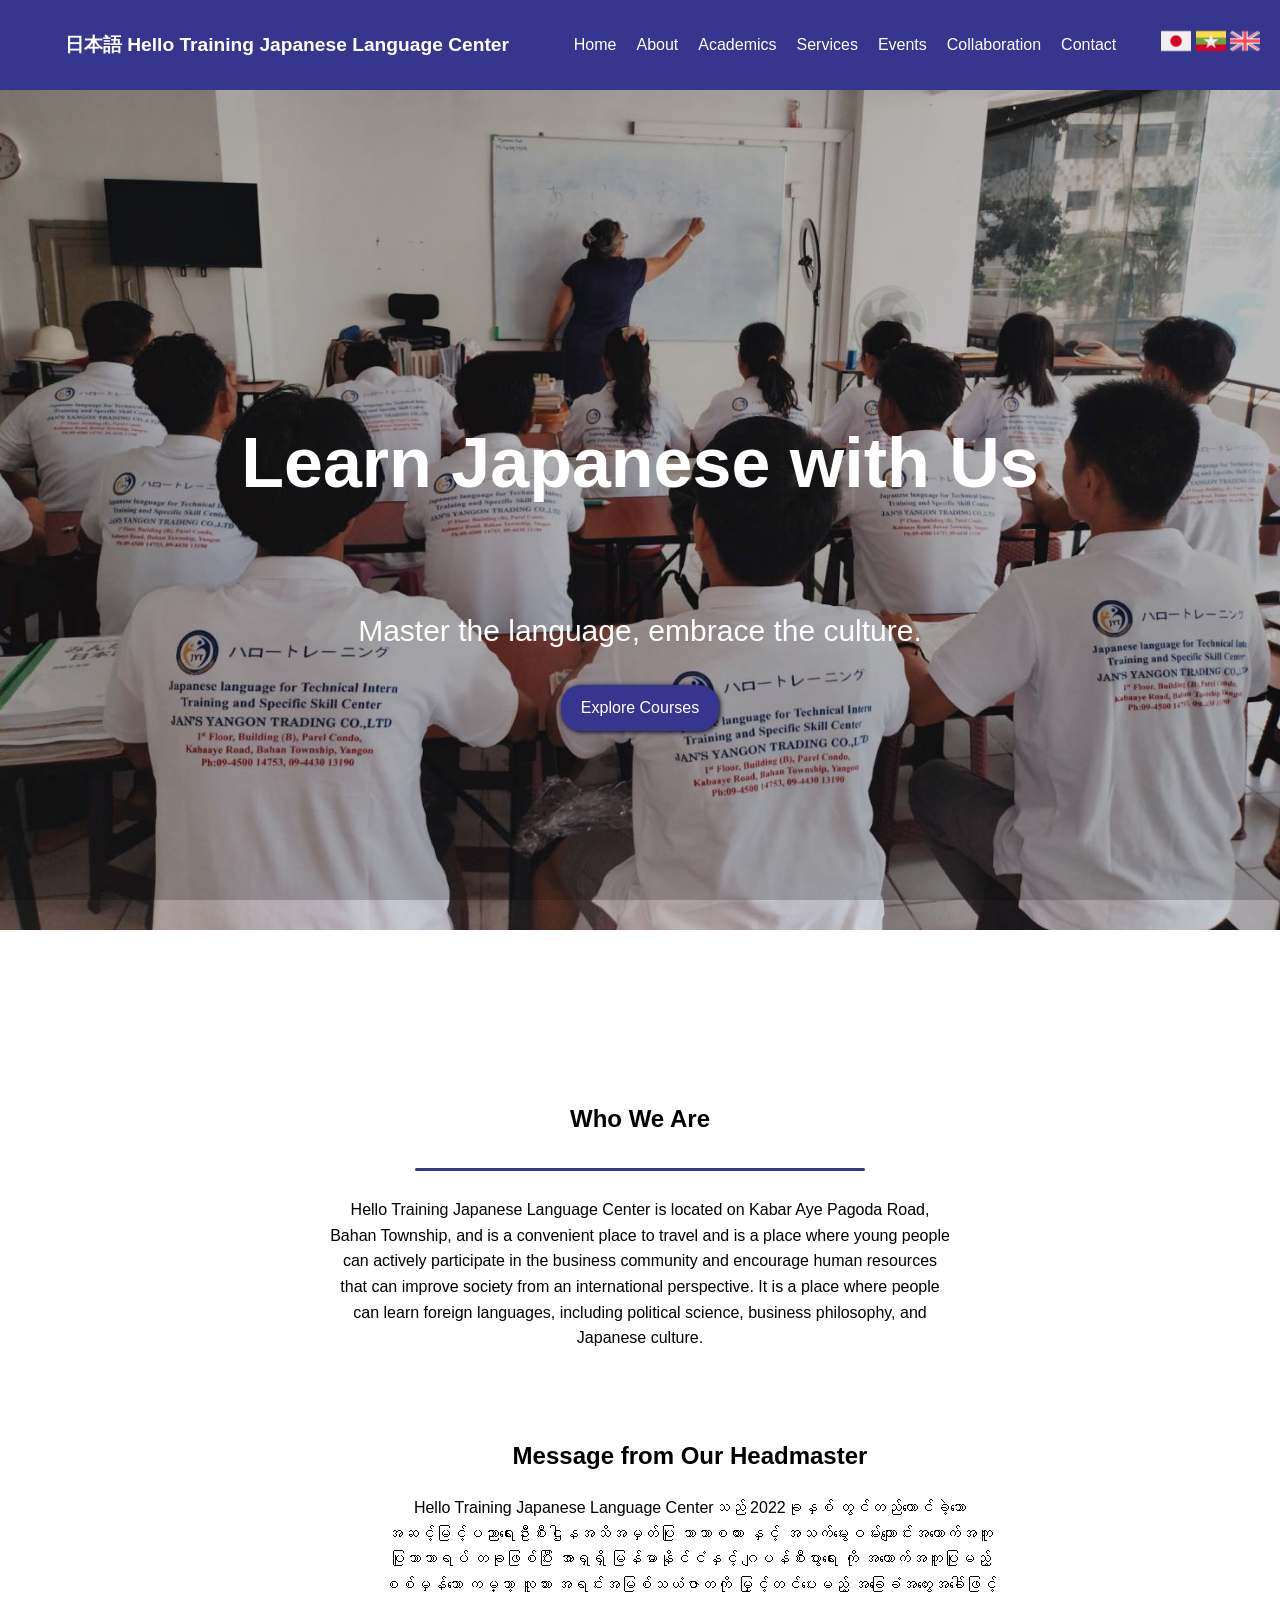
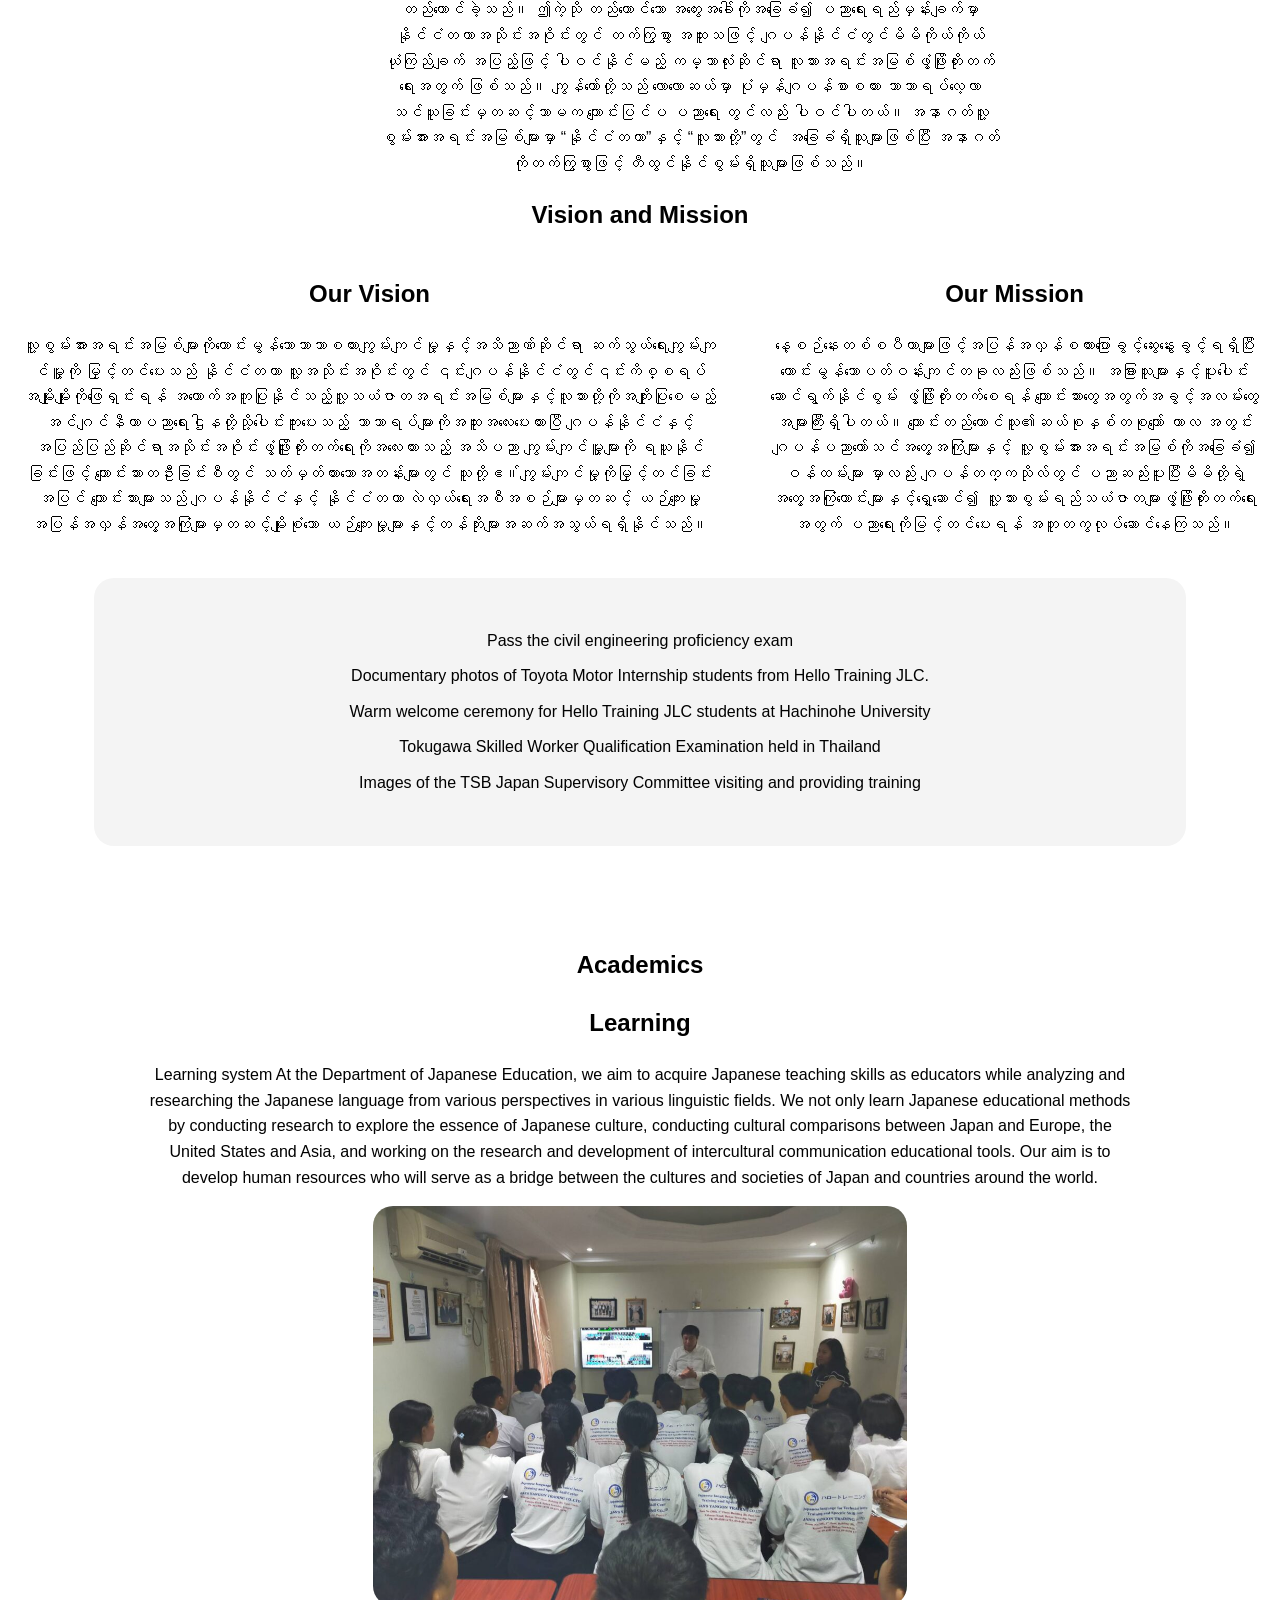
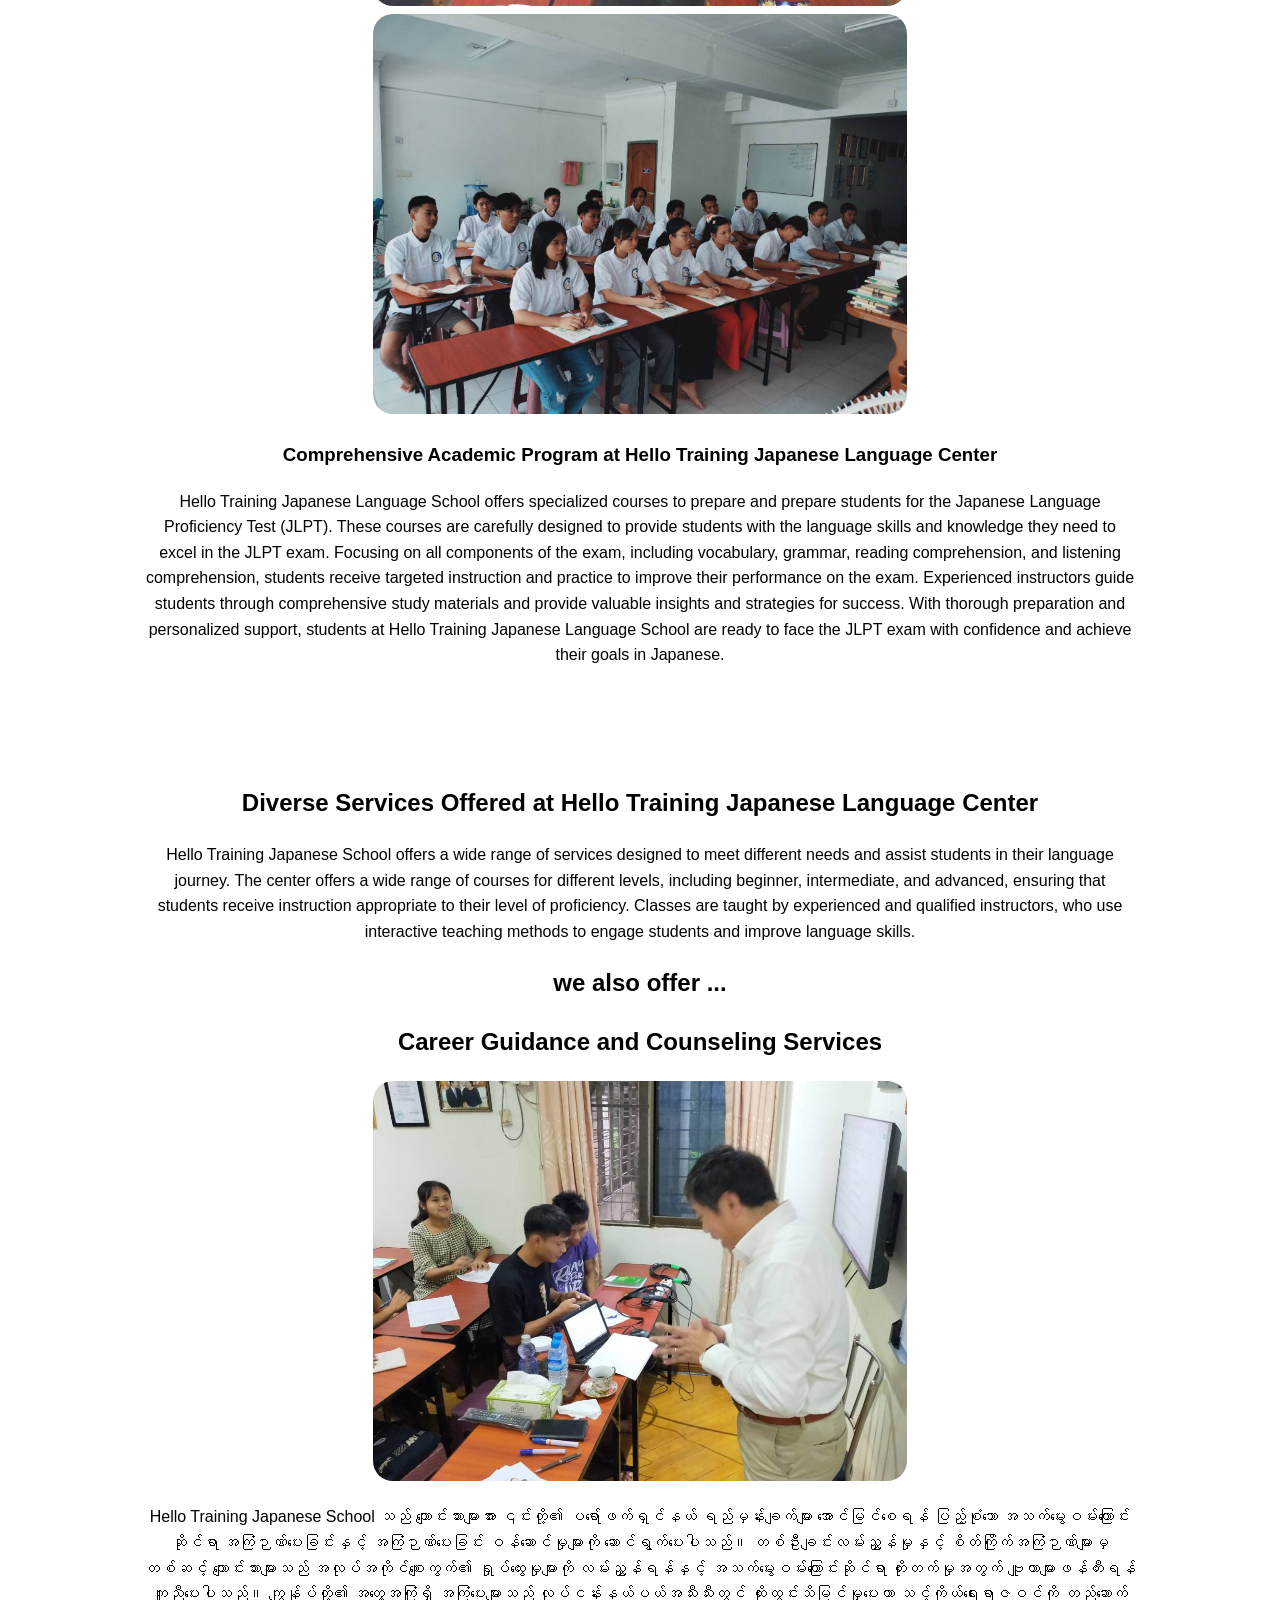
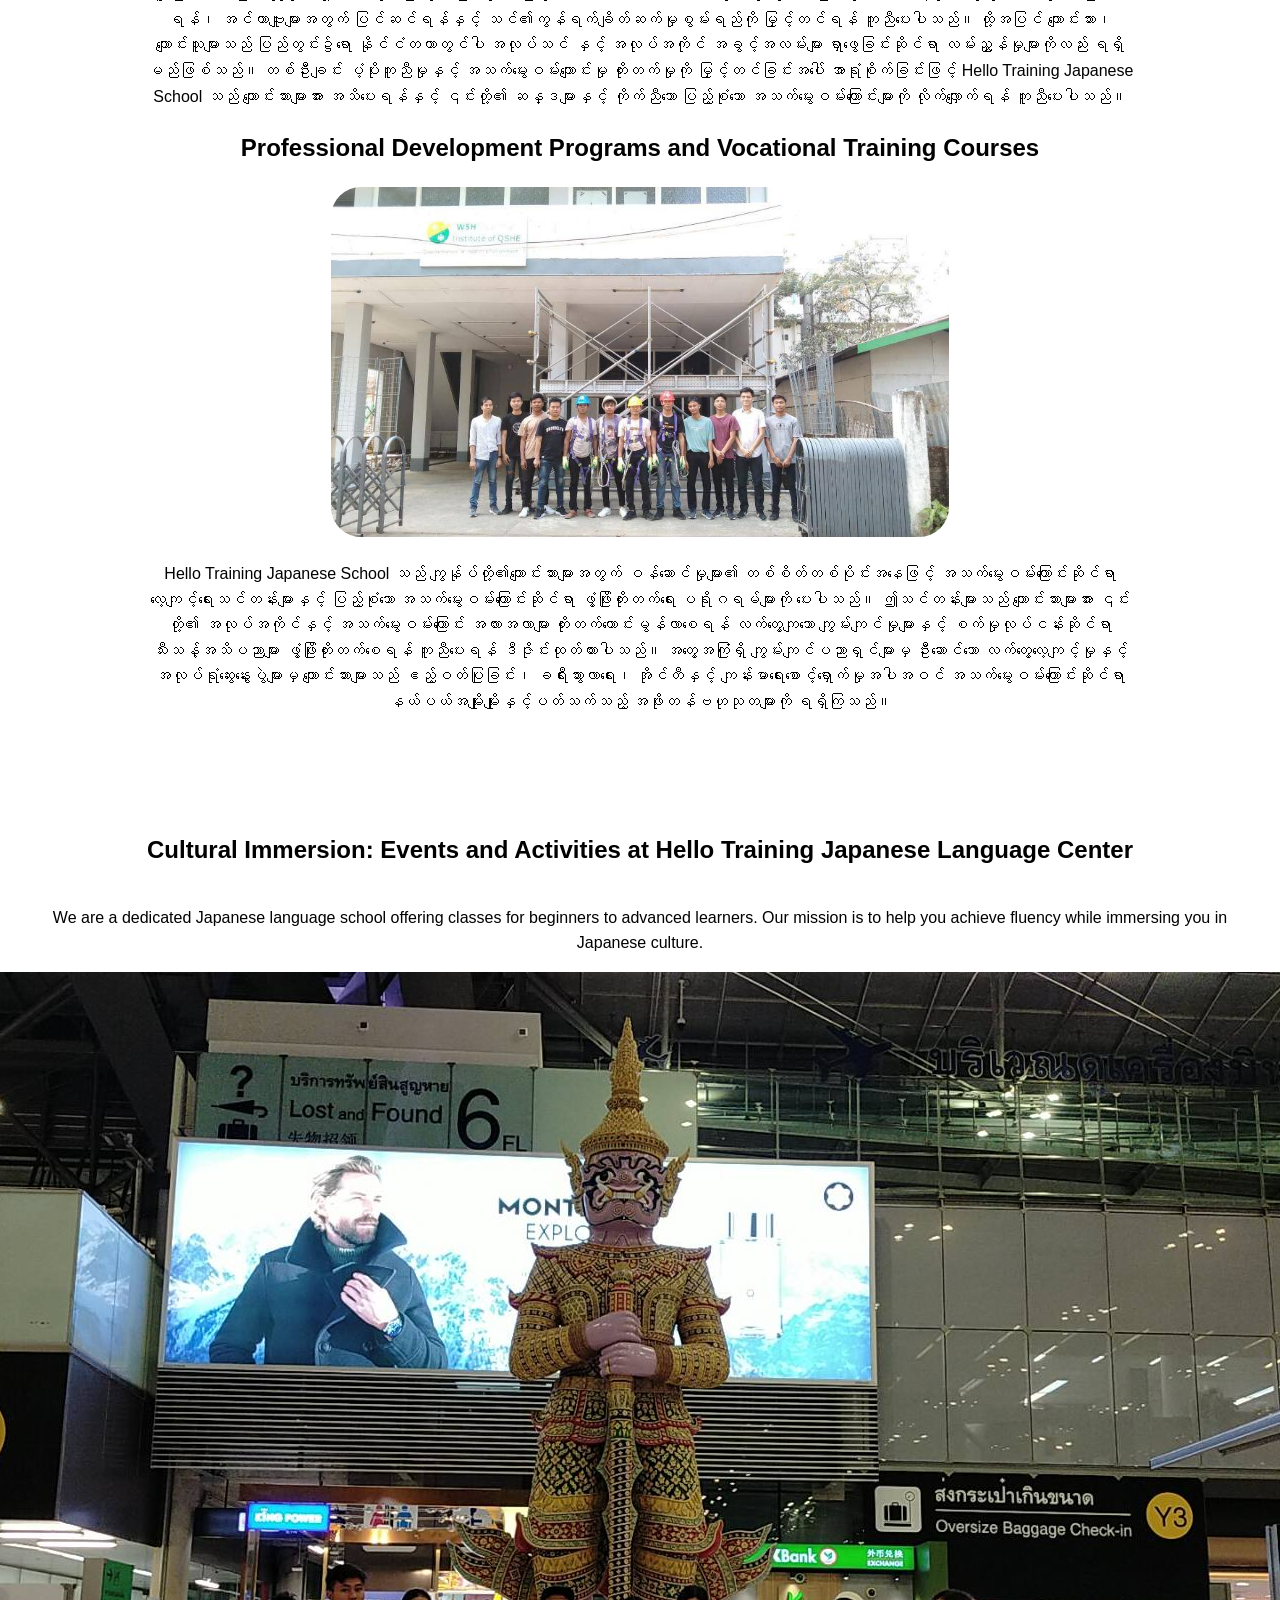
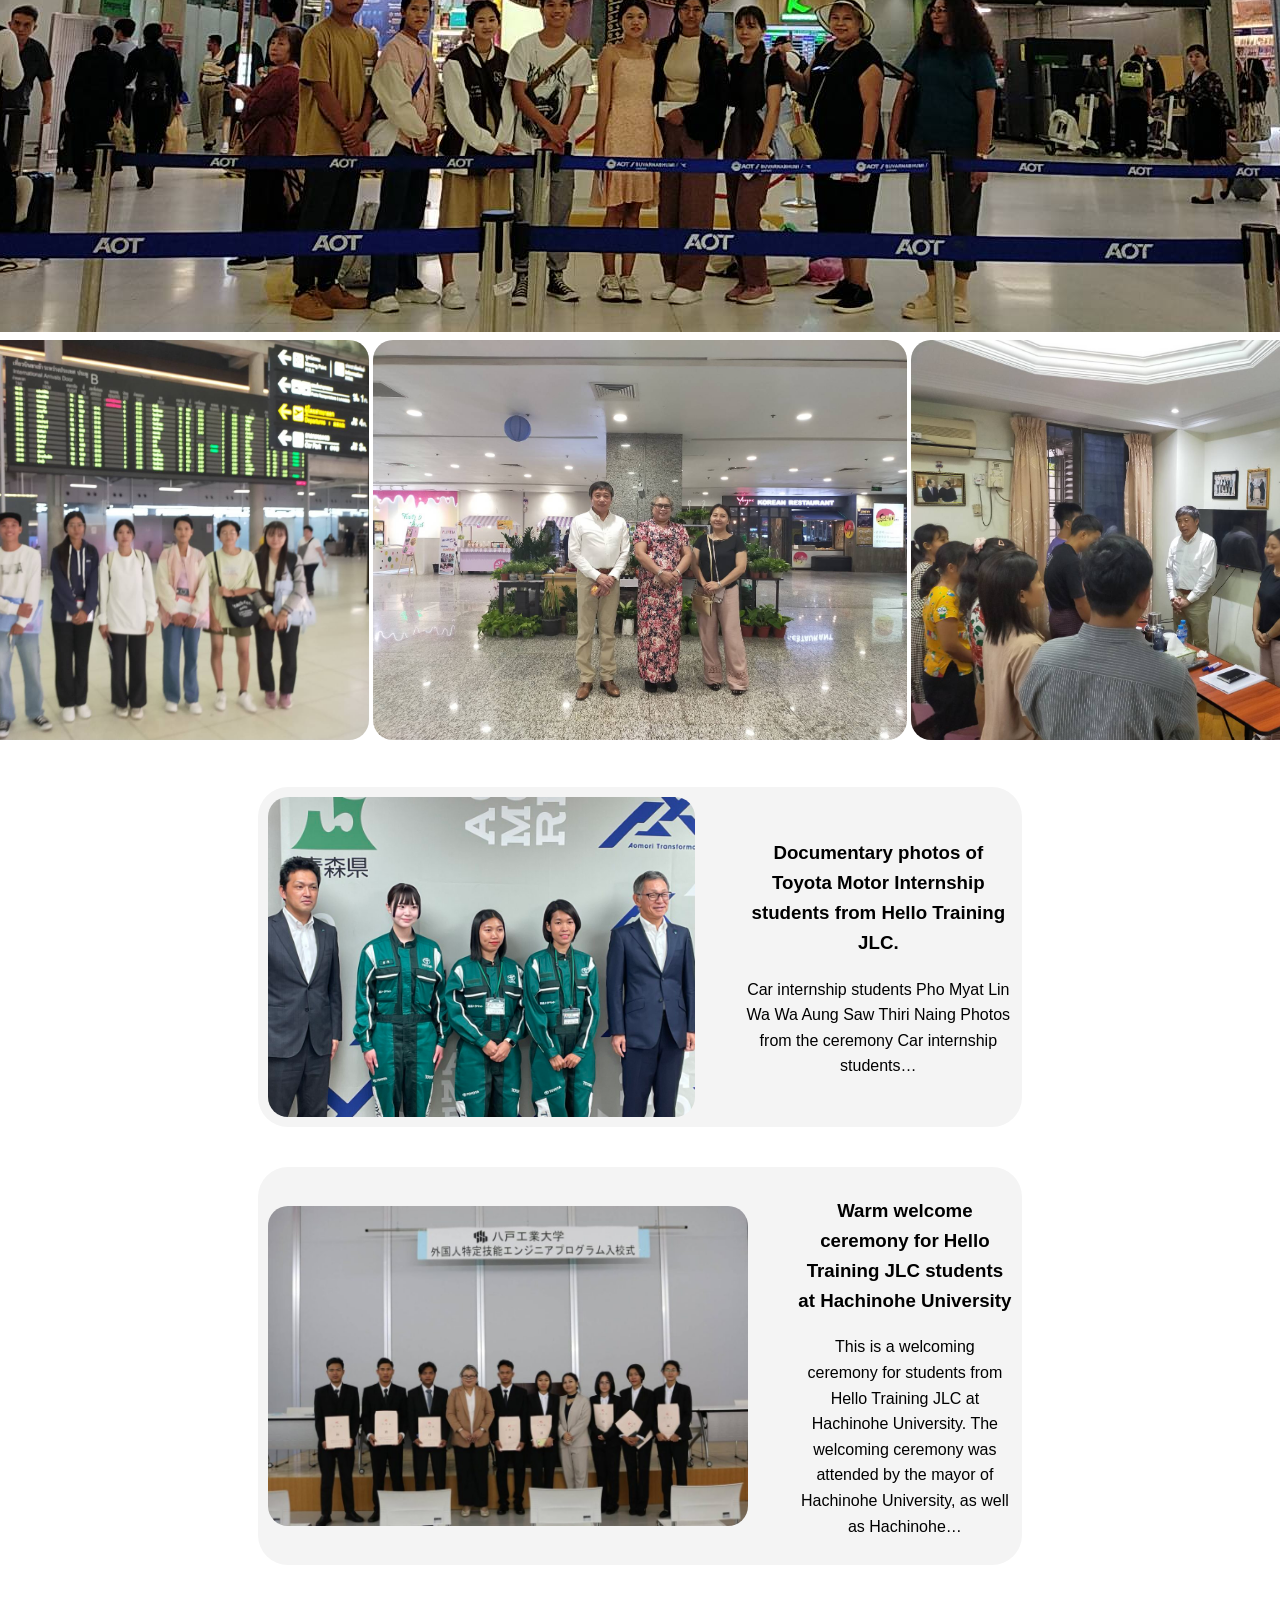
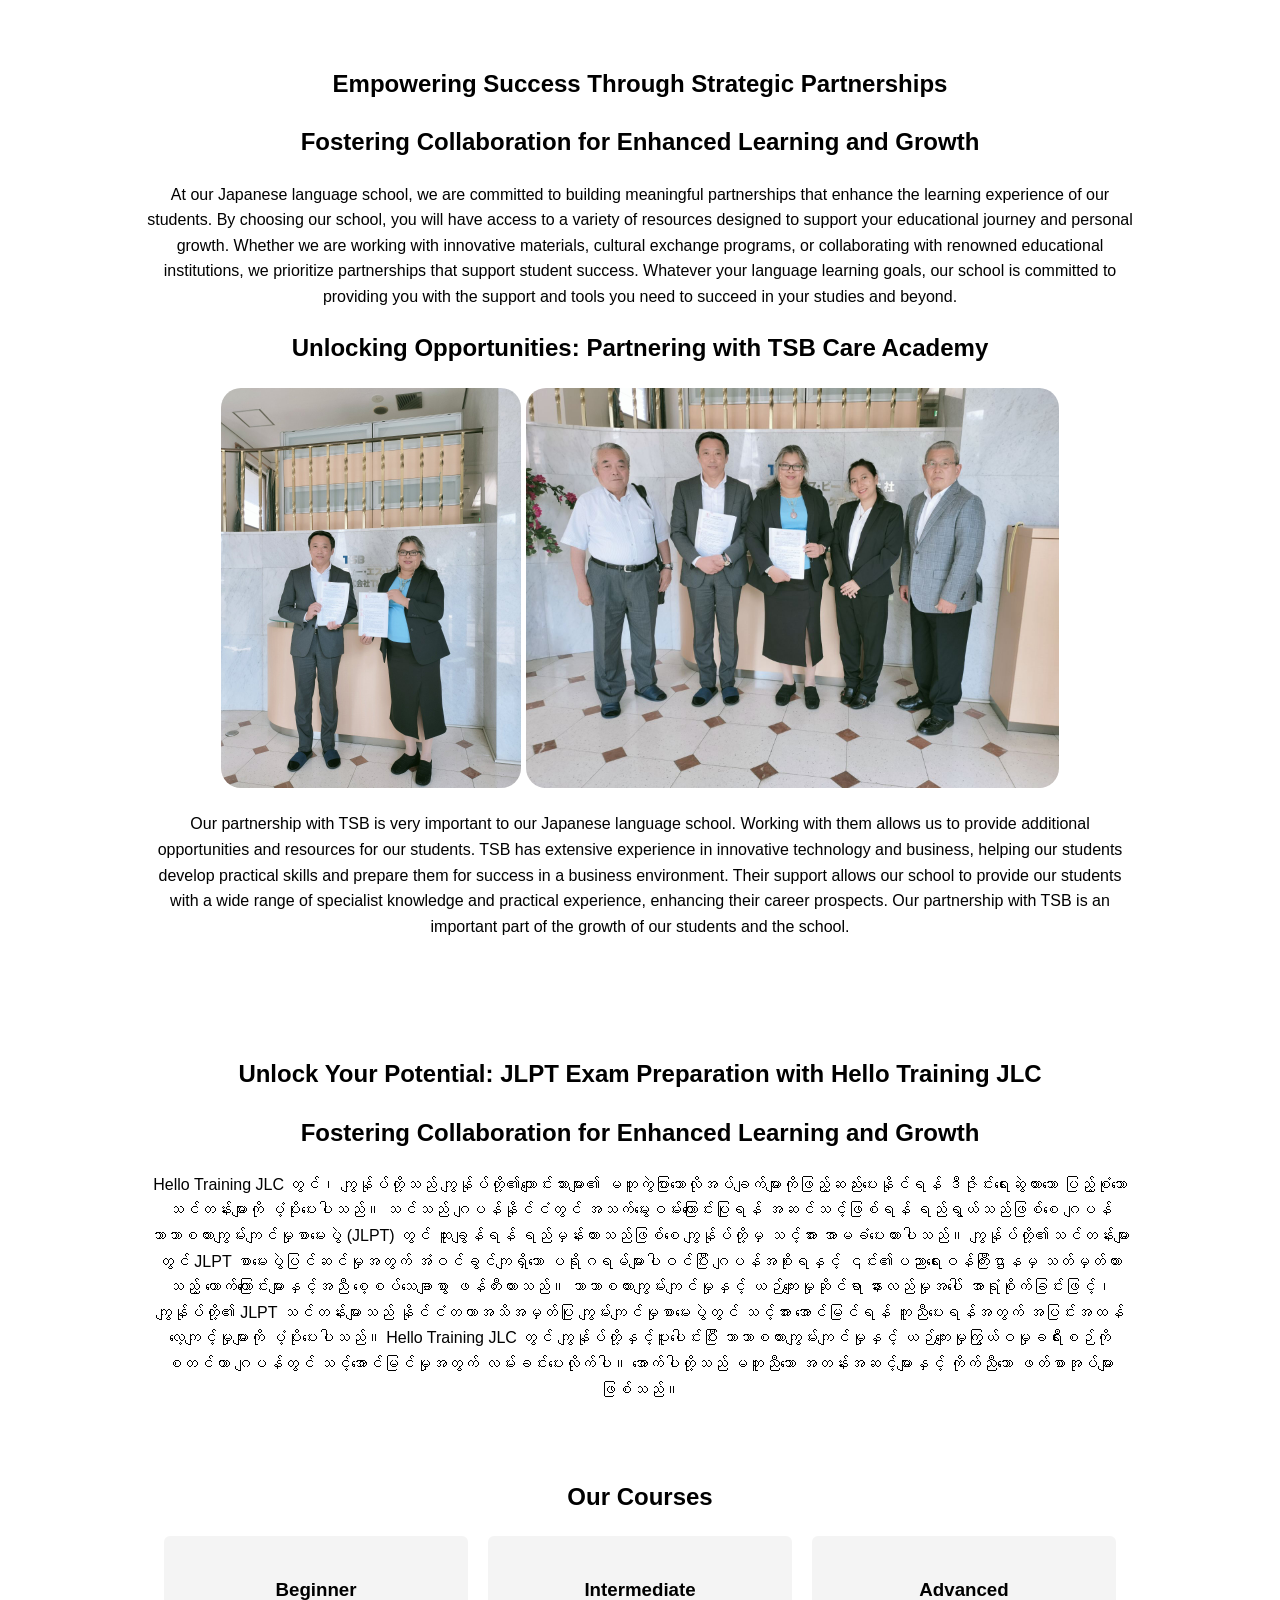
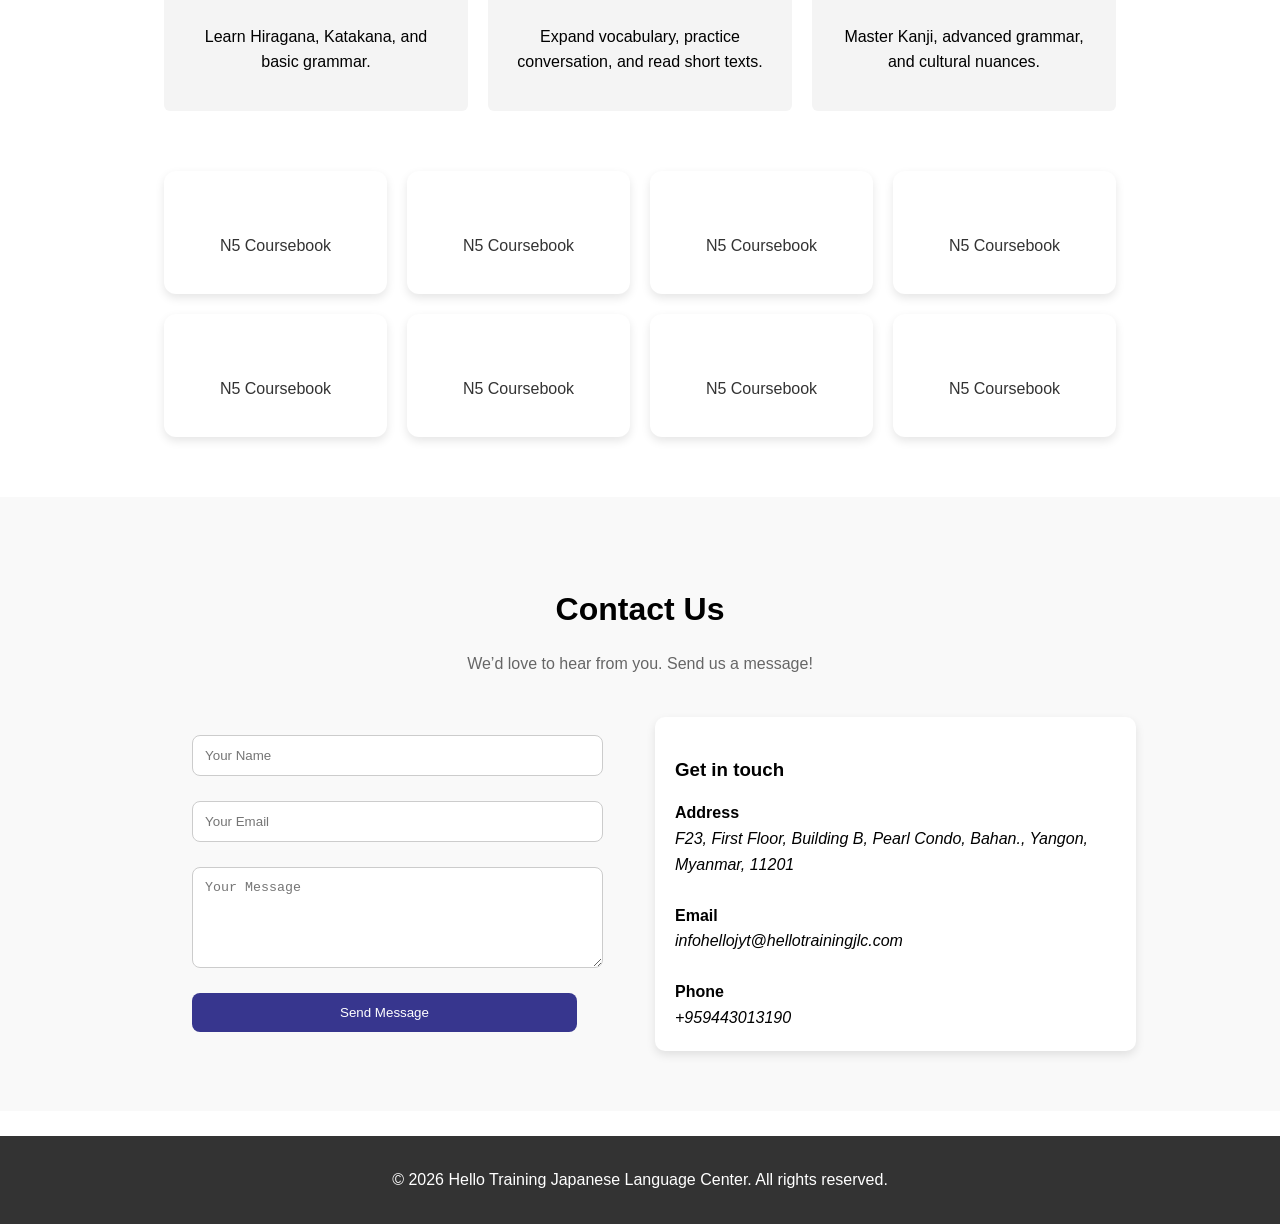
==== commit 066e2071: "second commit" ====
--- a/jp/index.html
+++ b/jp/index.html
@@ -125,7 +125,7 @@
     <h2>Cultural Immersion: Events and Activities at Hello Training Japanese Language Center</h2>
     <p>We are a dedicated Japanese language school offering classes for beginners to advanced learners. Our mission is to help you achieve fluency while immersing you in Japanese culture.</p>
     <div>
-        <img src="/images/4165.jpg" class="academics-img-1" alt="">    
+        <img src="/images/4165.jpg" class="academics-img-2" alt="">    
         <img src="/images/4169_0.jpg" class="academics-img-1" alt="">    
         <img src="/images/4170_0.jpg" class="academics-img-1" alt="">    
         <img src="/images/4171_0.jpg" class="academics-img-1" alt="">    
--- a/style.css
+++ b/style.css
@@ -285,6 +285,7 @@
   border-radius: 20px;
 }
 
+
 .event-img-1{
   height: 20rem;
   border-radius: 20px;
@@ -502,7 +503,7 @@
 }
 
 .academics-img-1-pro{
-  height: 230px;
+  height: 165px;
   border-radius: 10px;
 }
 
@@ -512,4 +513,18 @@
   gap: 20px;
 }
 
-}+ .academics-img-2 {
+  height: 13rem;
+  border-radius: 20px;
+}
+
+
+}
+
+/* @media (max-width: 768px) {
+  .academics-img-2 {
+  height: 1rem;
+  border-radius: 20px;
+}
+  
+} */
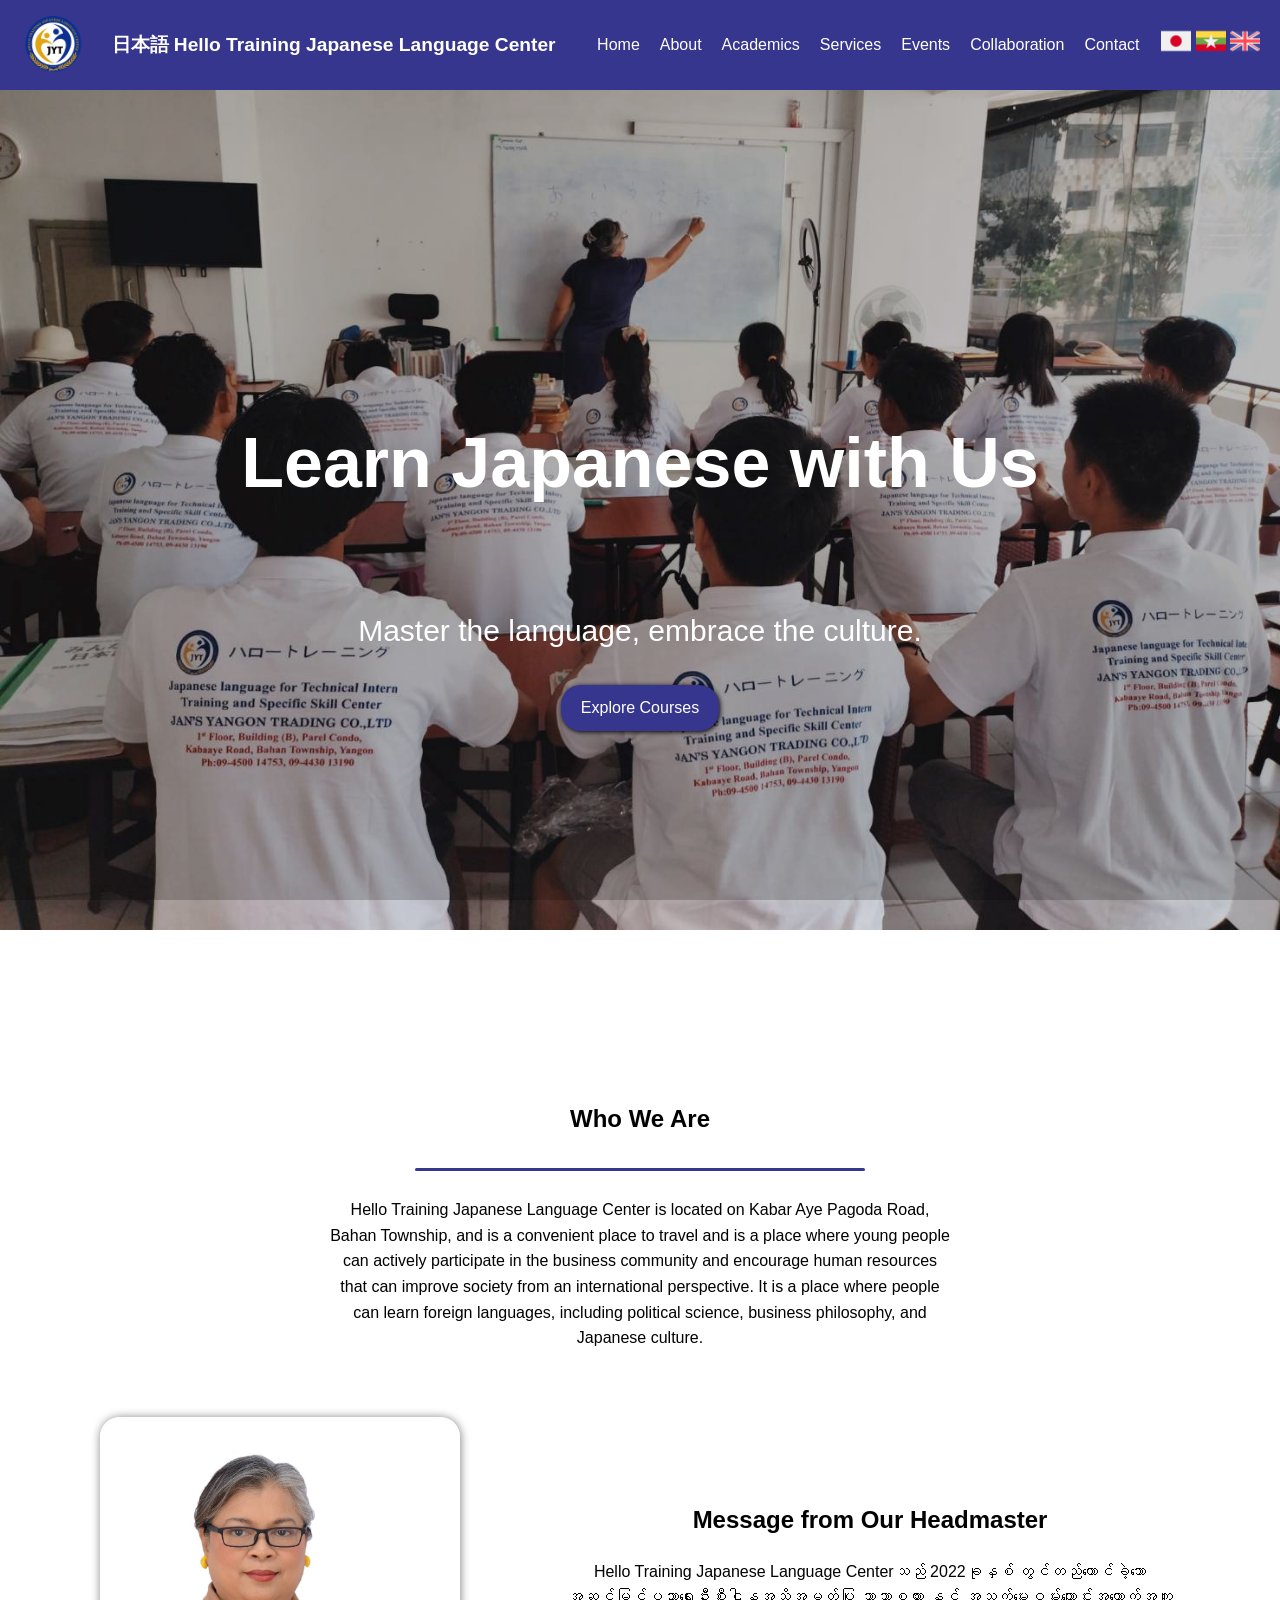
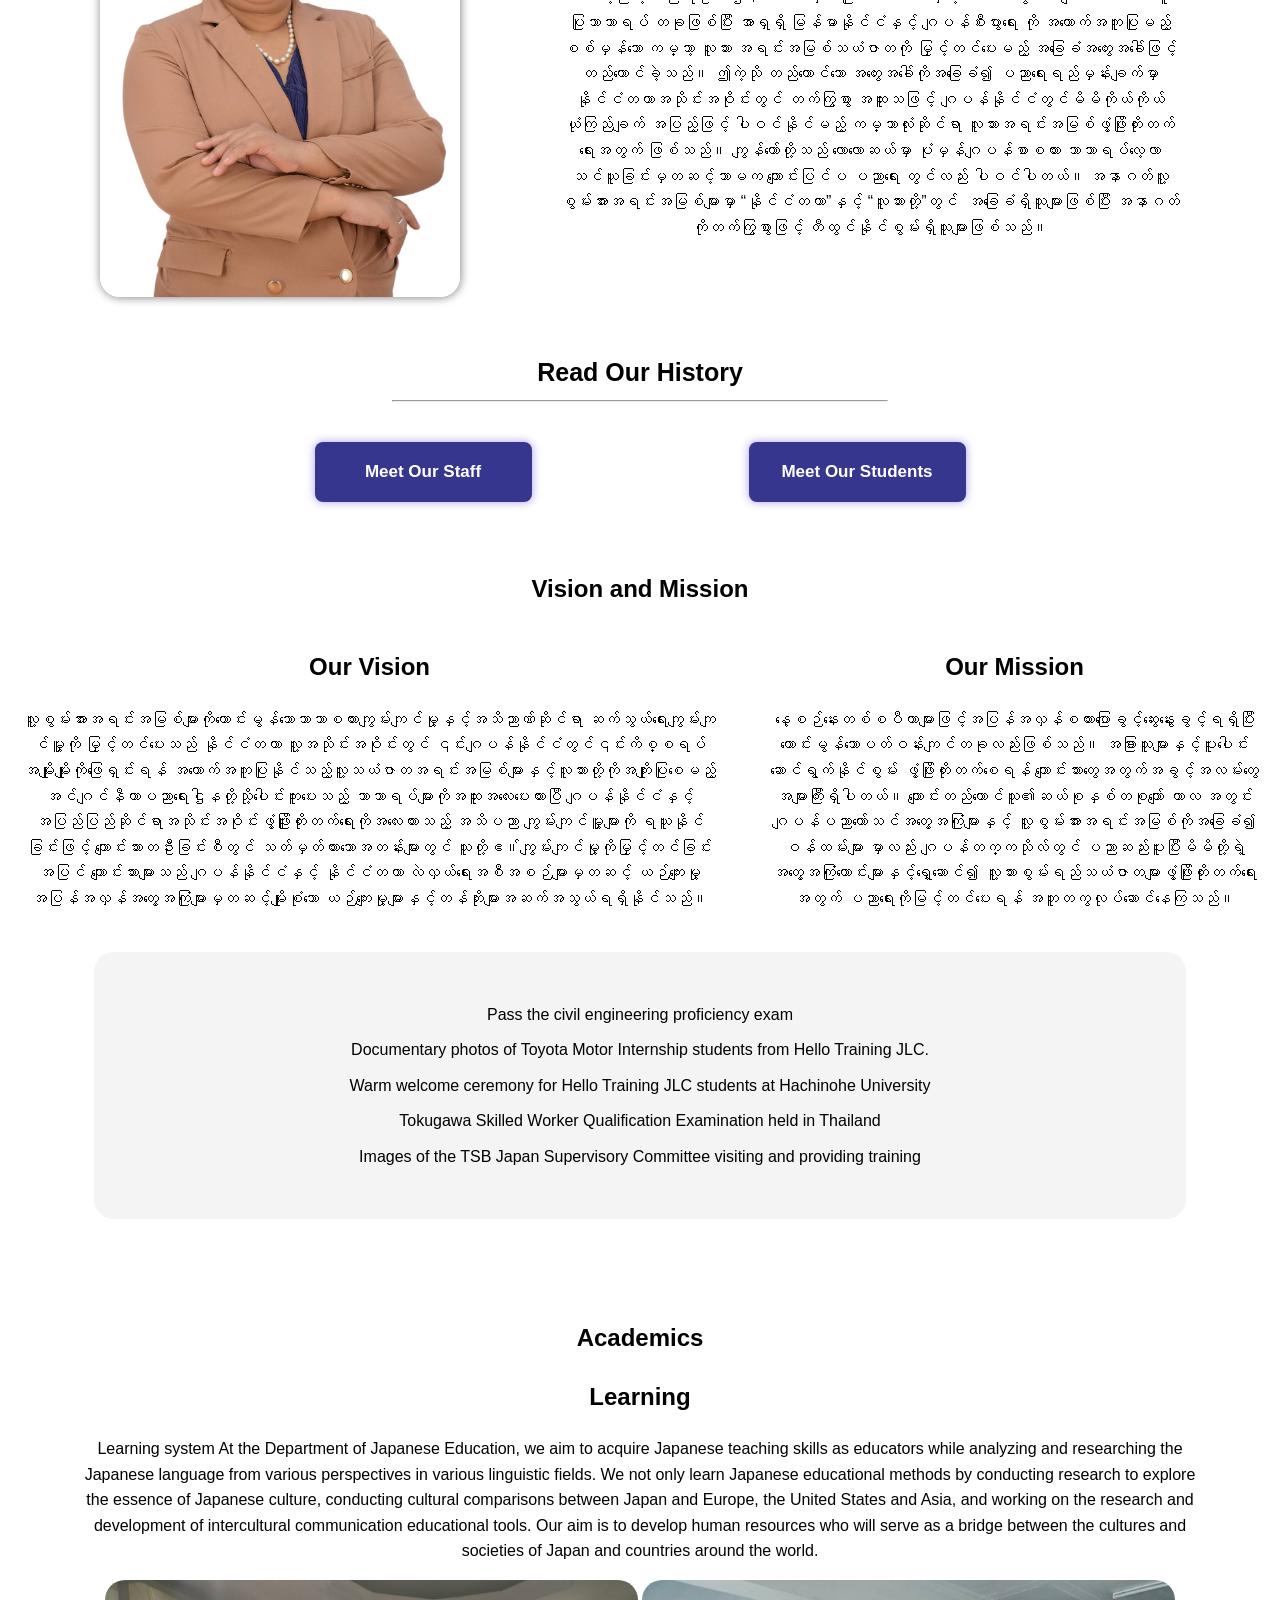
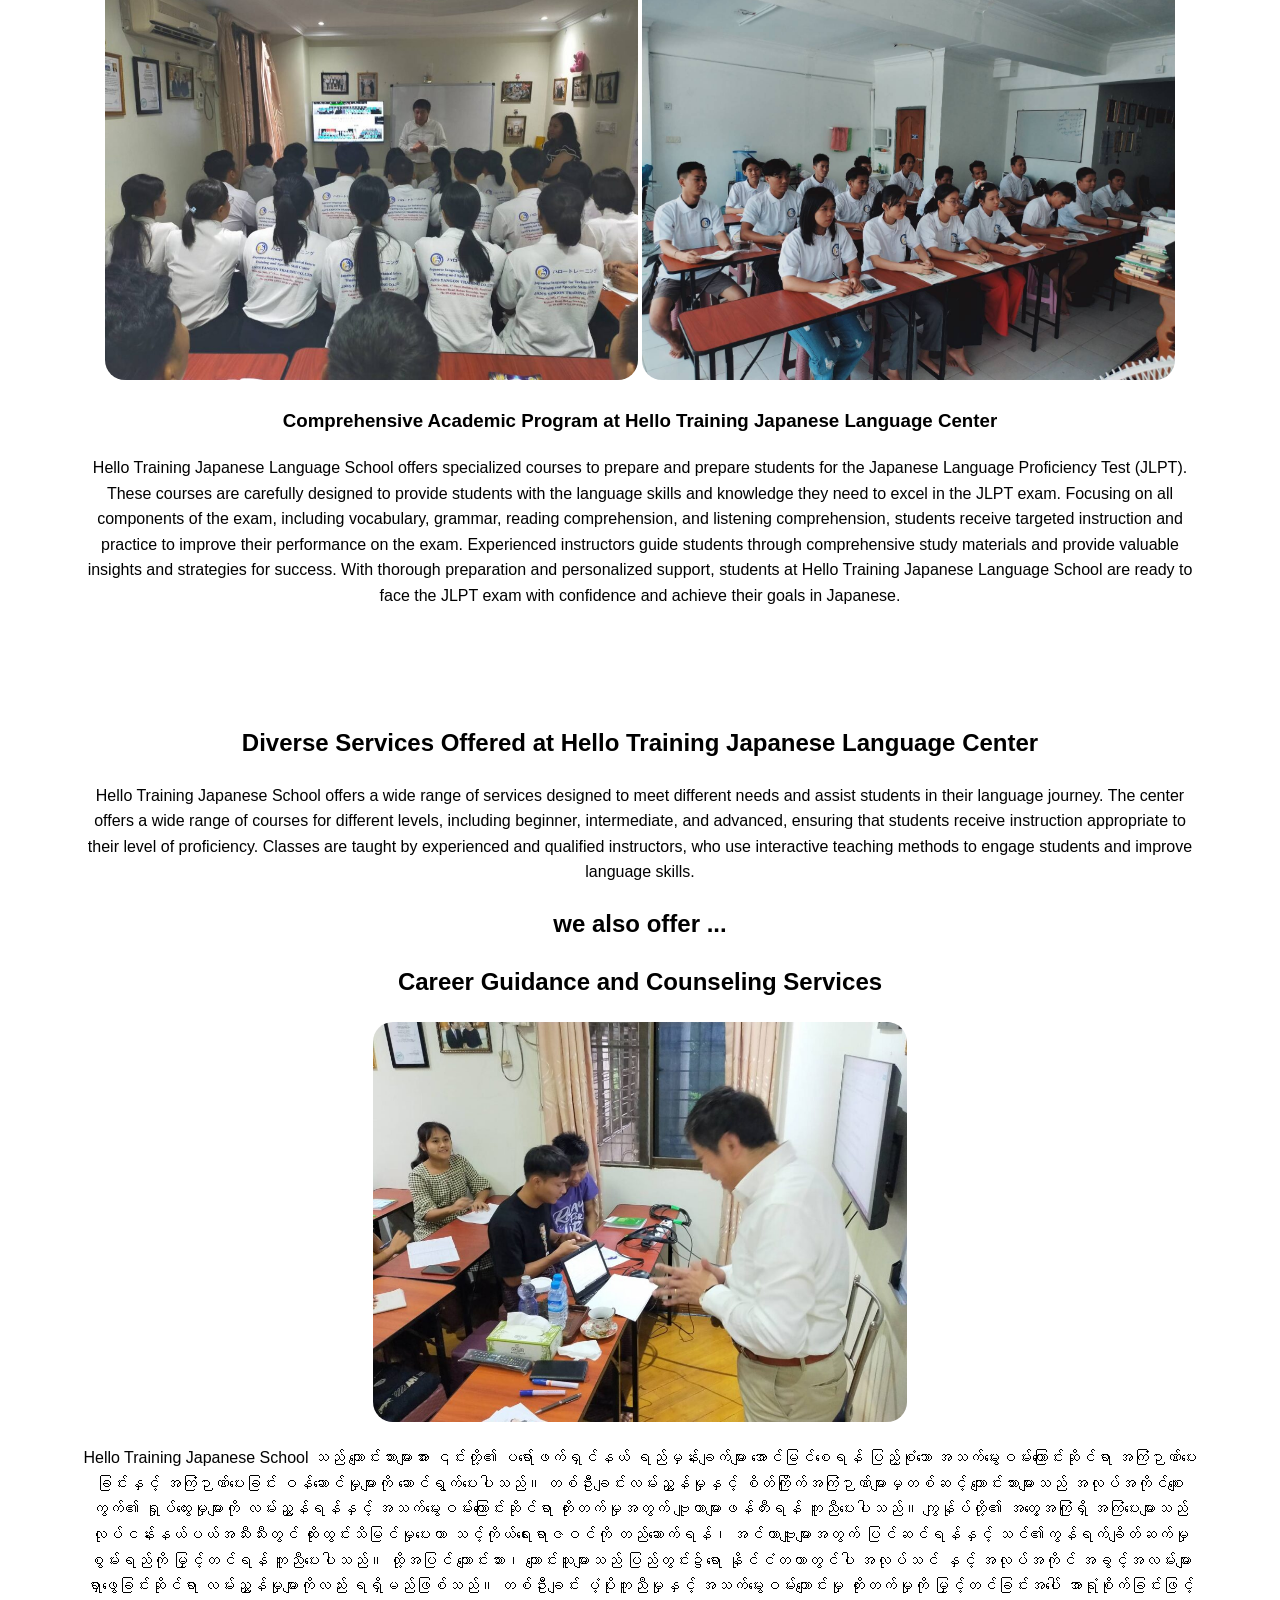
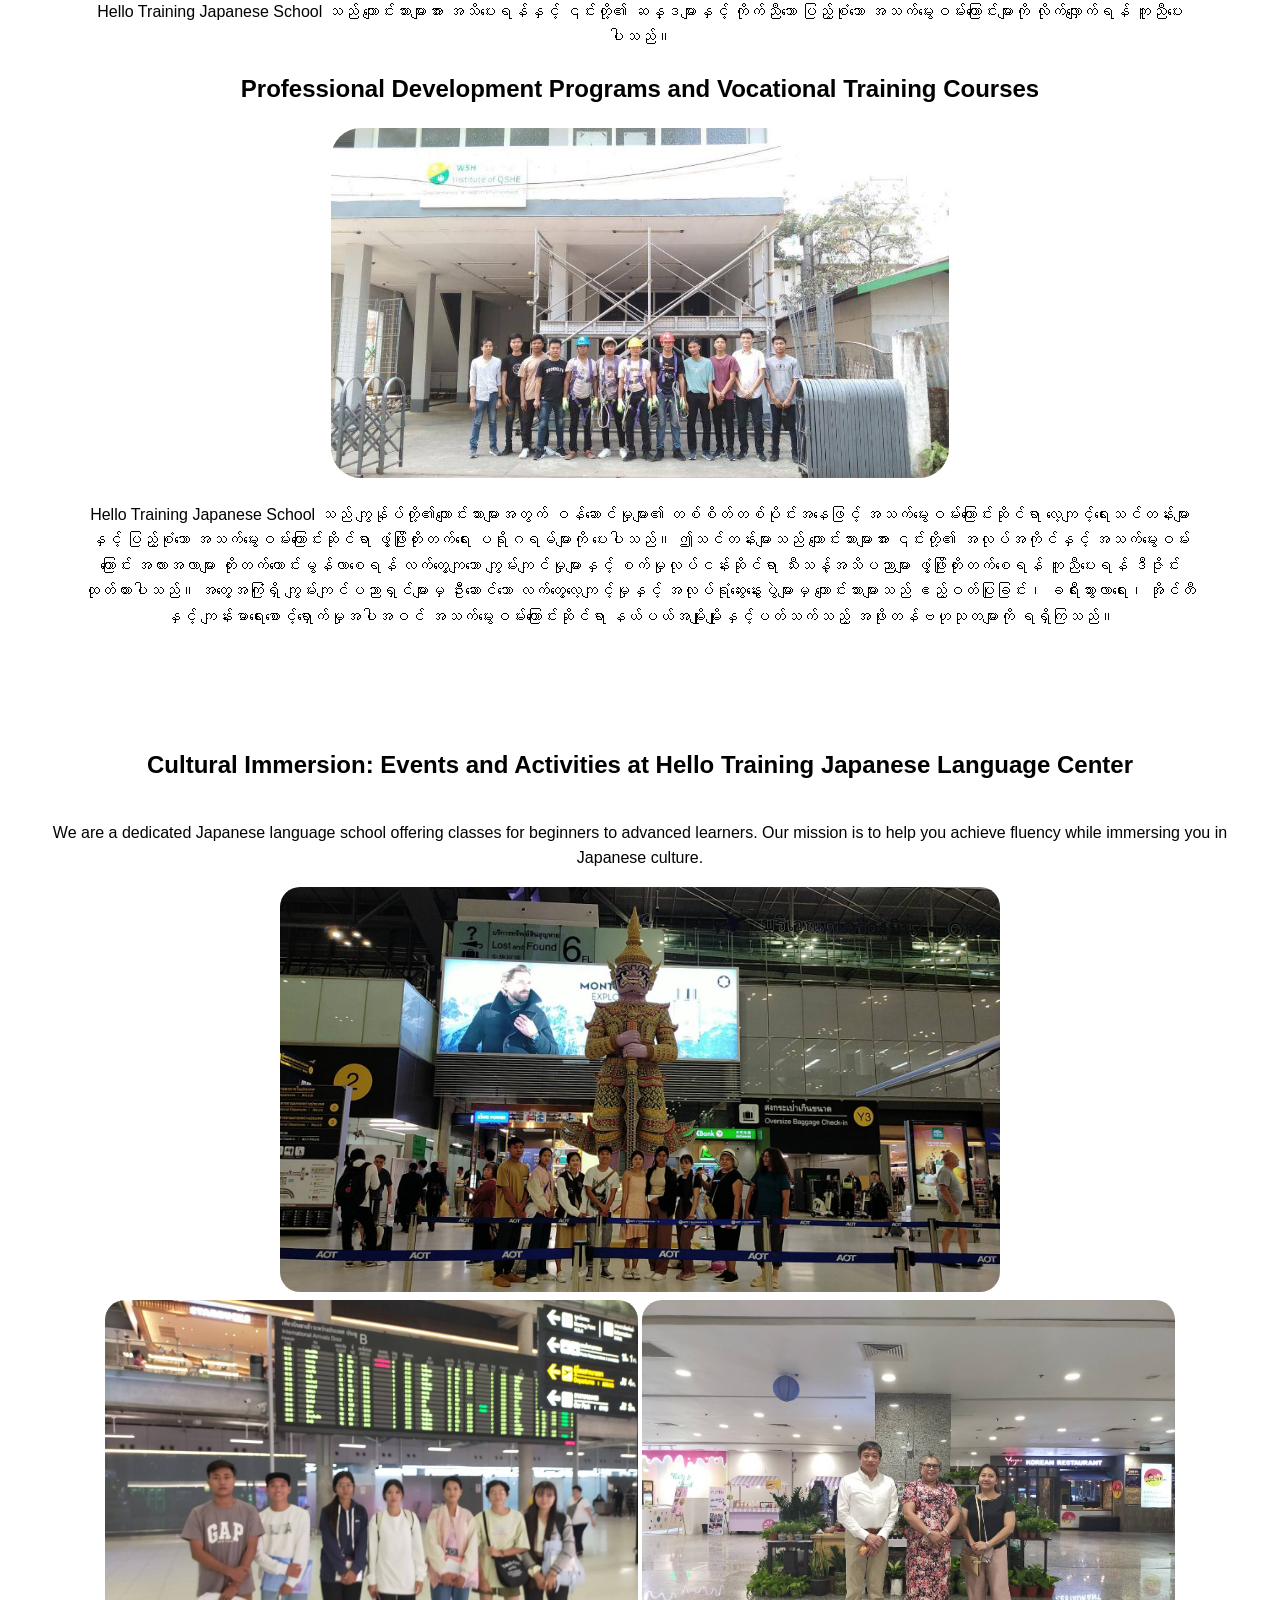
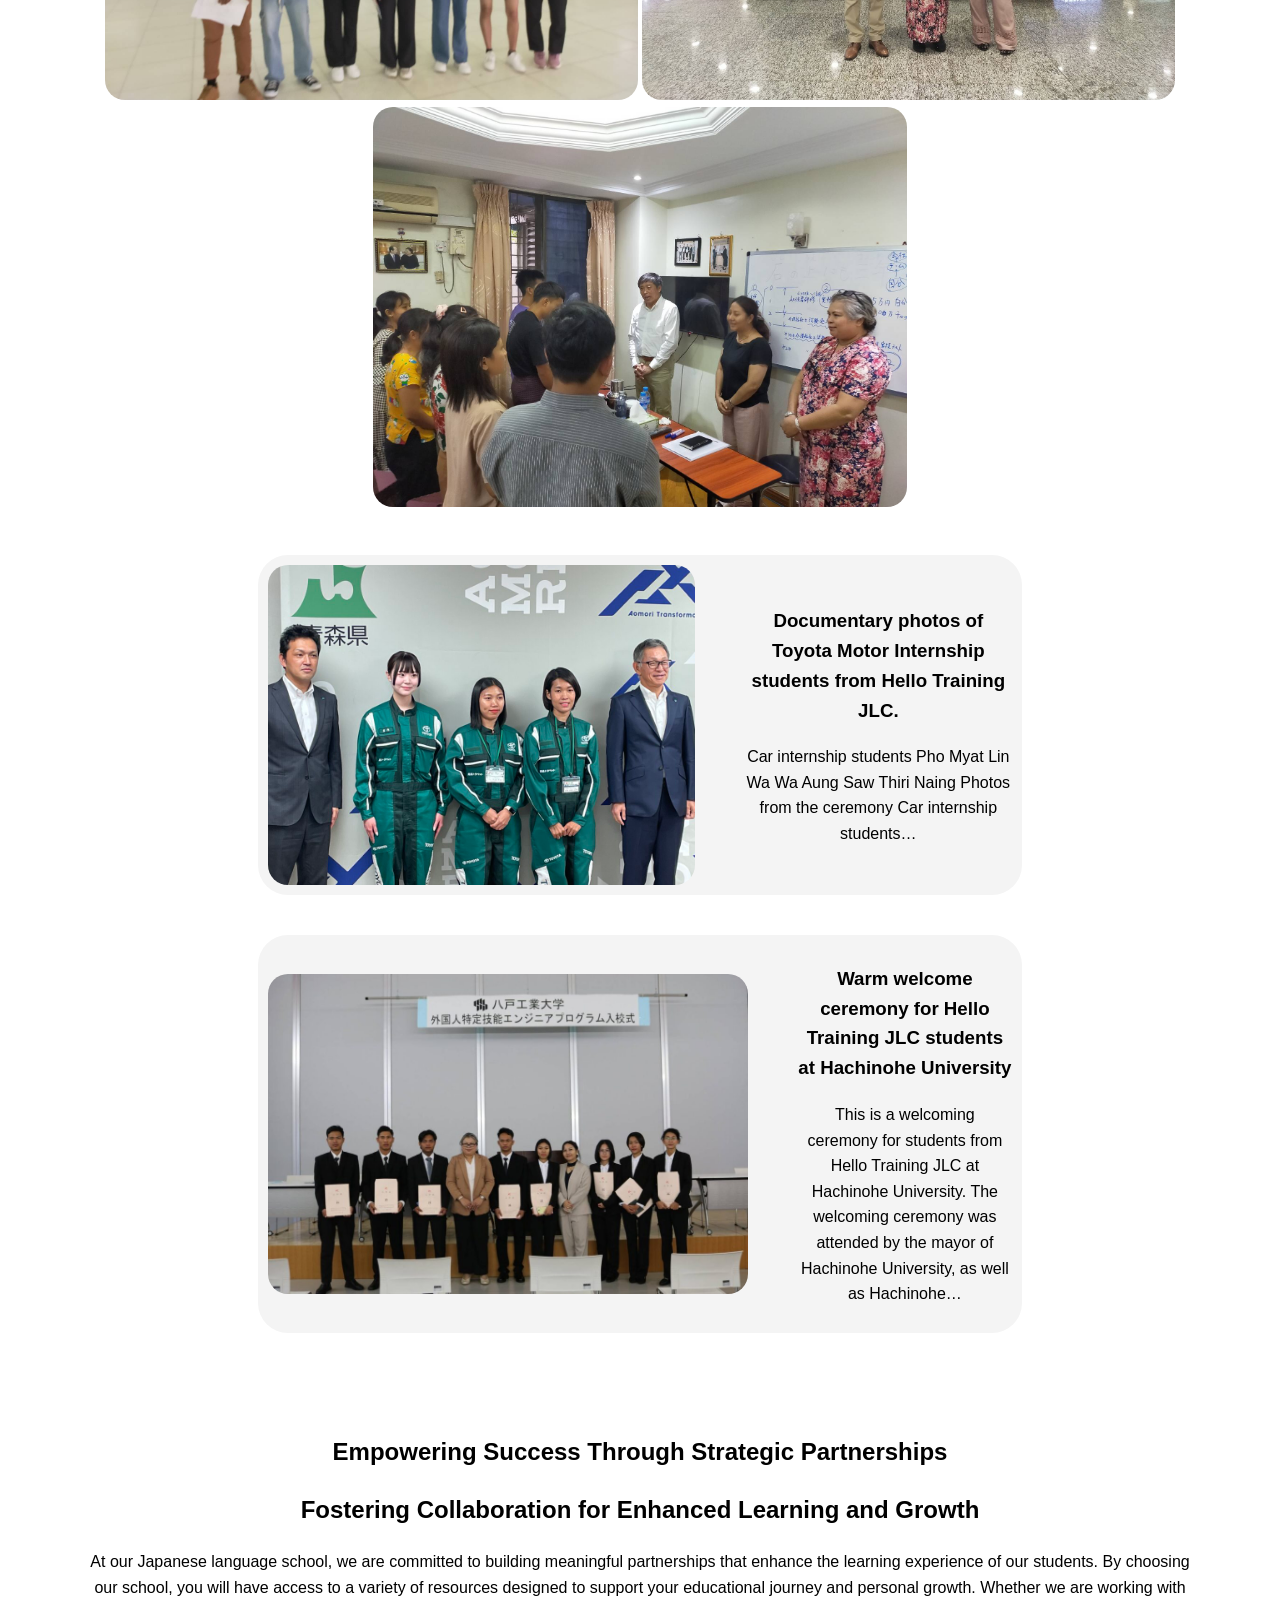
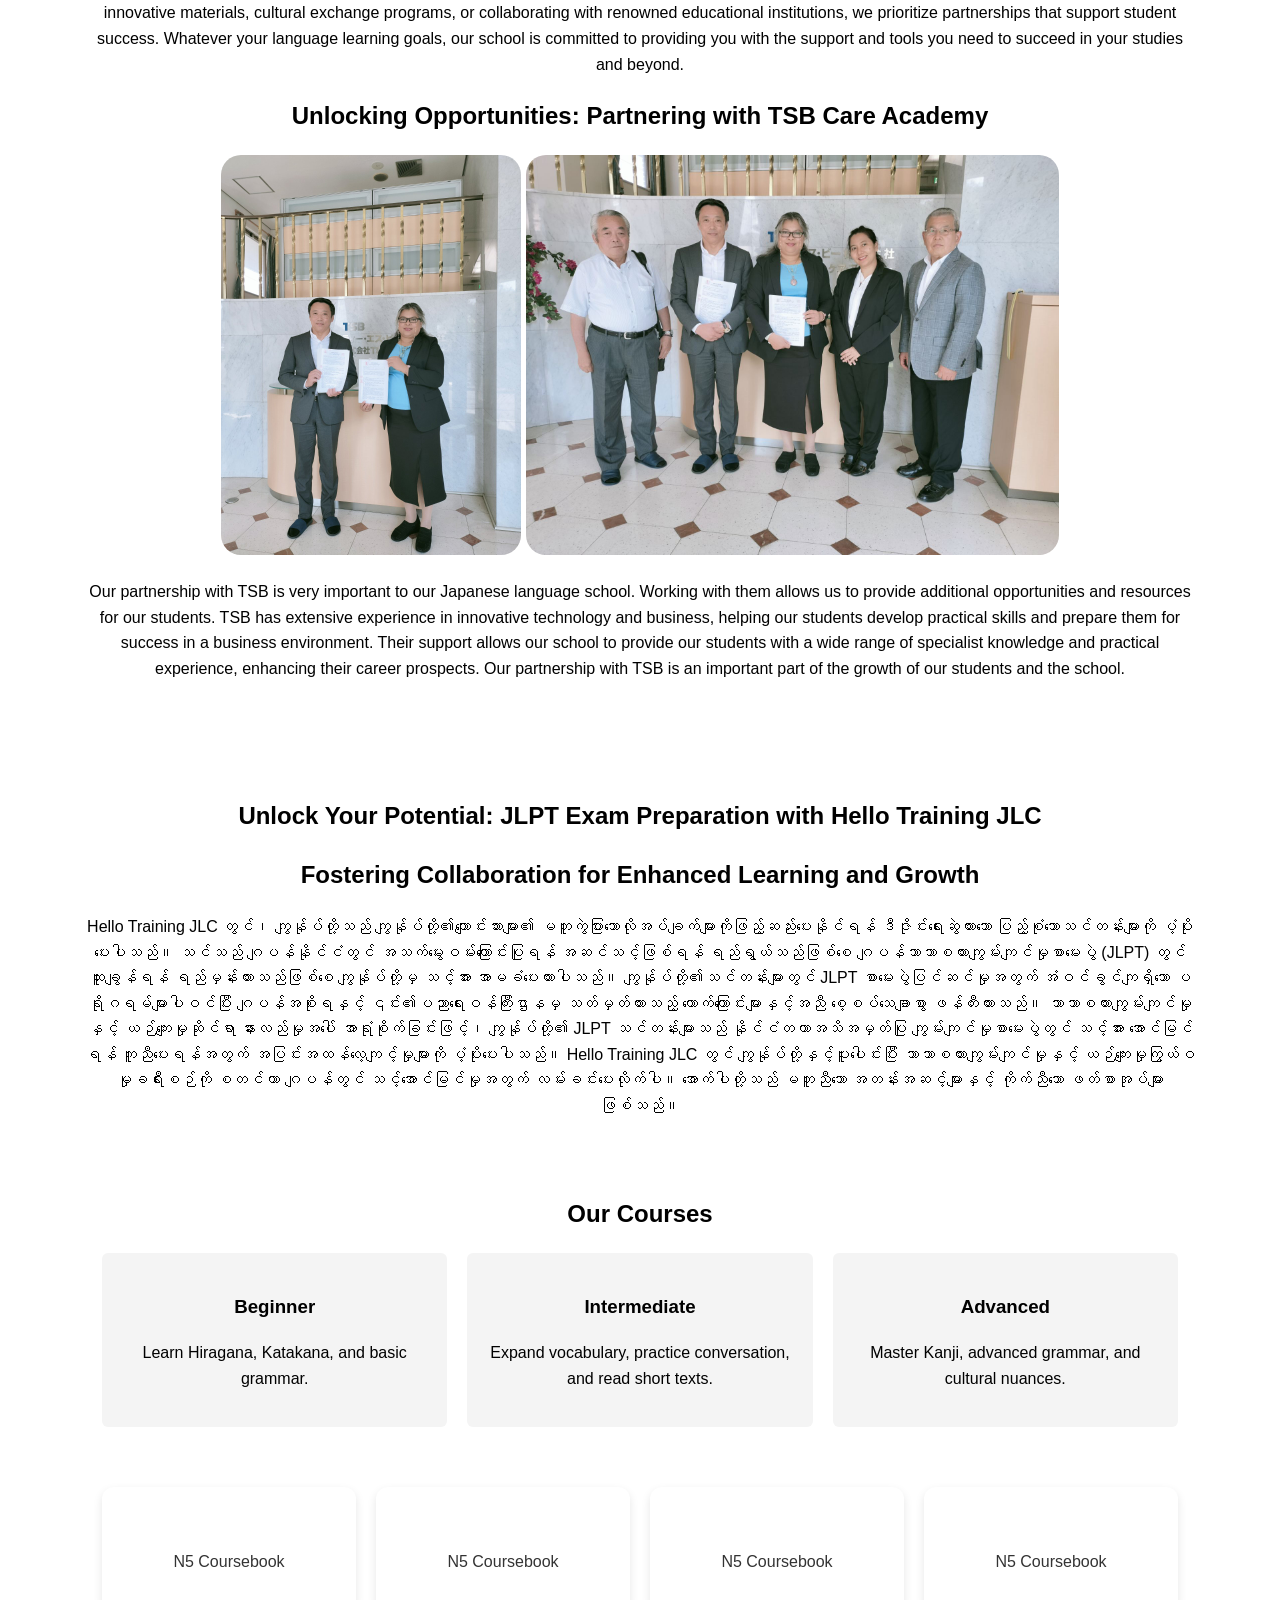
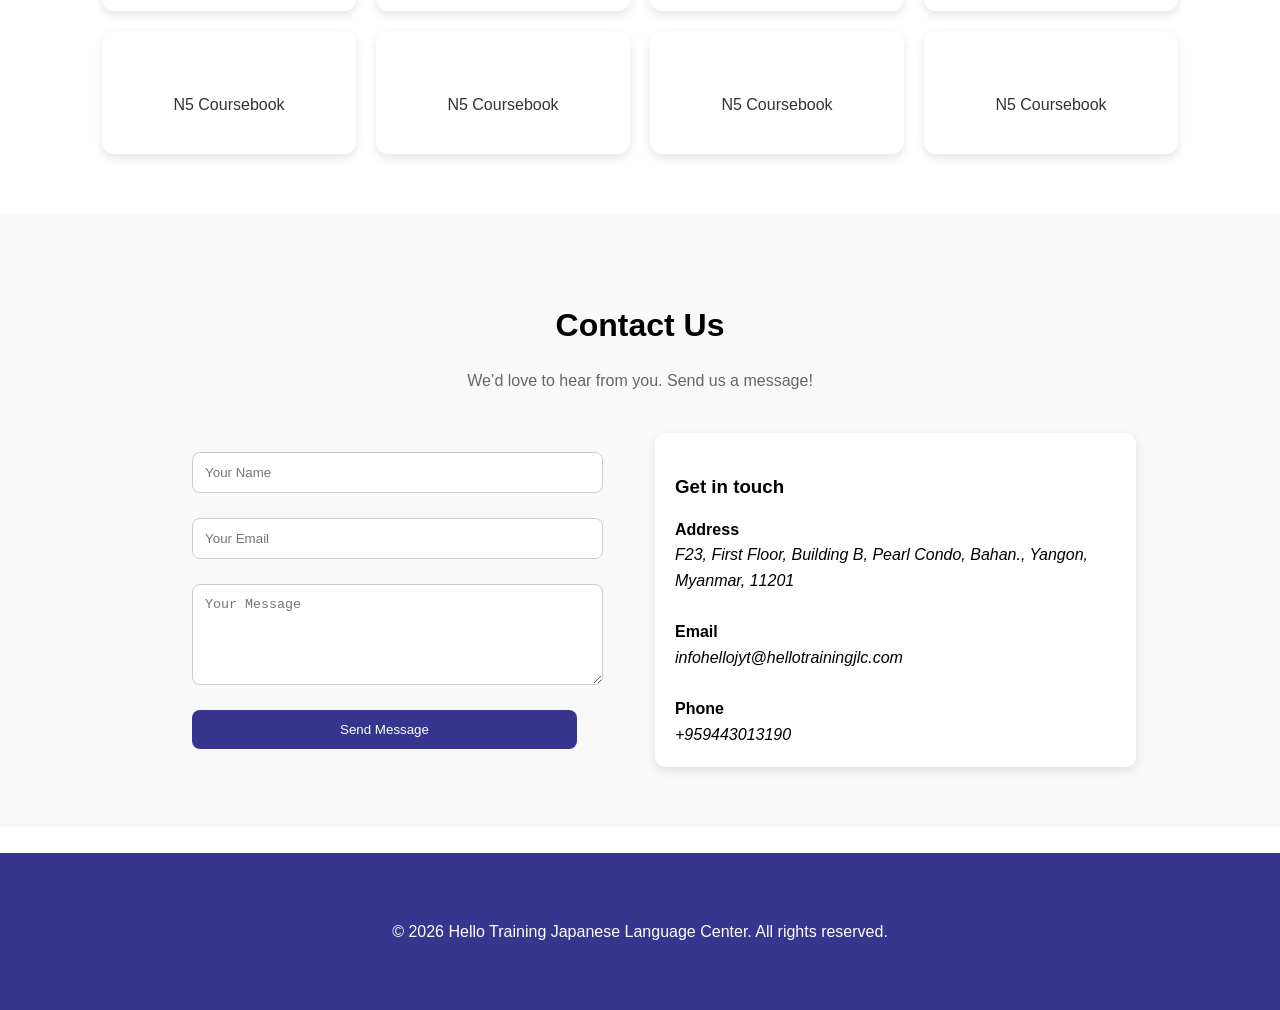
==== commit 393ac9a1: "fourth commit" ====
--- a/jp/index.html
+++ b/jp/index.html
@@ -9,7 +9,7 @@
 <body>
   <!-- Header -->
   <header class="header">
-    <img src="images/2158_with_no_bg-1.png" class="logo-img" alt="">
+    <img src="/images/2158_with_no_bg-1.png" class="logo-img" alt="">
     <div class="logo">日本語 Hello Training Japanese Language Center</div>
     <nav class="nav">
       <ul>
@@ -57,10 +57,11 @@
         <p>Hello Training Japanese Language Center is located on Kabar Aye Pagoda Road, Bahan Township, and is a convenient place to travel and is a place where young people can actively participate in the business community and encourage human resources that can improve society from an international perspective. It is a place where people can learn foreign languages, including political science, business philosophy, and Japanese culture.</p>
     </div>
 
+
     <div class="">
         <div class="biography-container">
             <div>
-                <img src="images/2166.jpg" class="img-1" alt="">
+                <img src="/images/2166.jpg" class="img-1" alt="">
             </div>
             <div class="motto">
                 <h1>Message from Our Headmaster</h1>
@@ -68,7 +69,23 @@
             </div>
         </div>
     </div>
-    <div class="">
+    <div class="history">
+      <a href="/jp/dir/history.html">Read Our History</a>
+      <hr>
+    </div>
+    <div class="student-staff-container">
+      <div class="meet">
+        <button class="meet-btn">
+          <a href="/jp/dir/staff.html">Meet Our Staff</a>
+        </button>
+      </div>
+      <div class="meet">
+        <button class="meet-btn">
+          <a href="/jp/dir/students.html">Meet Our Students</a>
+        </button>
+      </div>
+    </div>
+    <div class="our-vision">
         <h1>Vision and Mission</h1>
         <div class="vision-container">
             <div class="">
--- a/style.css
+++ b/style.css
@@ -142,10 +142,28 @@
 }
 
 .footer {
-  background: #333;
+  /* background: #333; */
+  background-color:#37368e;
   color: #fff;
   text-align: center;
-  padding: 15px;
+  /* padding: 15px; */
+  padding: 50px;
+}
+
+.history{
+  width: 40%;
+  margin-top: 3rem;
+  margin-bottom: 2rem;
+}
+
+.history a{
+  text-decoration: none;
+  font-weight:bold;
+  color: black;
+  font-size: 25px;
+  /* border: 1px dotted black;
+  padding: 20px;
+  border-radius: 20px; */
 }
 
 /* Responsive */
@@ -191,6 +209,10 @@
   border: 1px solid #ccc;
 }
 
+.academics-img-2 { 
+  height: 405px;
+  border-radius: 20px;
+}
 
 .about-us-container{
     /* color: red; */
@@ -259,6 +281,10 @@
   align-items: center;
 }
 
+.our-vision{
+  margin-top: 3rem;
+}
+
 .vision-container{
   width: 100%;
   display: flex;
@@ -277,7 +303,7 @@
 }
 
 .academics-1{
-  width: 80%;
+  width: 90%;
 }
 
 .academics-img-1 {
@@ -427,6 +453,45 @@
   height: 30px;
 }
 
+.student-staff-container{
+  display: flex;
+  /* background-color: red; */
+  justify-content: center;
+  align-items: center;
+  width: 70%;
+}
+
+.student-staff-container div{
+  /* background-color: yellow; */
+  width: 100%;
+}
+
+.meet a{
+  text-decoration: none;
+  font-weight:bold;
+  color: white;
+  font-size: 17px;
+
+}
+
+.meet-btn {
+  border: none;
+  padding: 20px 30px;
+  width: 50%;
+  background-color: #37368e;
+  border-radius: 8px;
+  box-shadow: 0 0 10px rgba(108, 92, 231, 0.6);
+  transition: 0.3s;
+}
+
+.meet-btn:hover{
+  box-shadow: 0 0 20px rgba(108, 92, 231, 1);
+}
+
+.card-image img{
+  height: 200px;
+}
+
 /* Responsive */
 @media (max-width: 768px) {
   .contact-content {
@@ -476,6 +541,11 @@
   height: 15rem;
   border-radius: 20px;
 }
+
+/* .academics-img-2 {
+  height: 3rem;
+  border-radius: 20px;
+} */
 .hero h1 {
   font-size: 3rem;
 }
@@ -513,11 +583,38 @@
   gap: 20px;
 }
 
- .academics-img-2 {
+.academics-img-1-pro-2{
   height: 13rem;
-  border-radius: 20px;
-}
-
+  border-radius: 10px;
+}
+
+.academics-img-2{
+   height: 13rem;
+  border-radius: 10px;
+}
+.history a{
+  text-decoration: none;
+  font-weight:bold;
+  color: black;
+  font-size: 21px;
+  /* border: 1px dotted black;
+  padding: 20px;
+  border-radius: 20px; */
+}
+
+.student-staff-container{
+  display: flex;
+  flex-direction: column;
+  /* background-color: red; */
+  justify-content: center;
+  align-items: center;
+  width: 70%;
+  gap: 20px;
+}
+
+.meet-btn{
+  width: 100%;
+}
 
 }
 
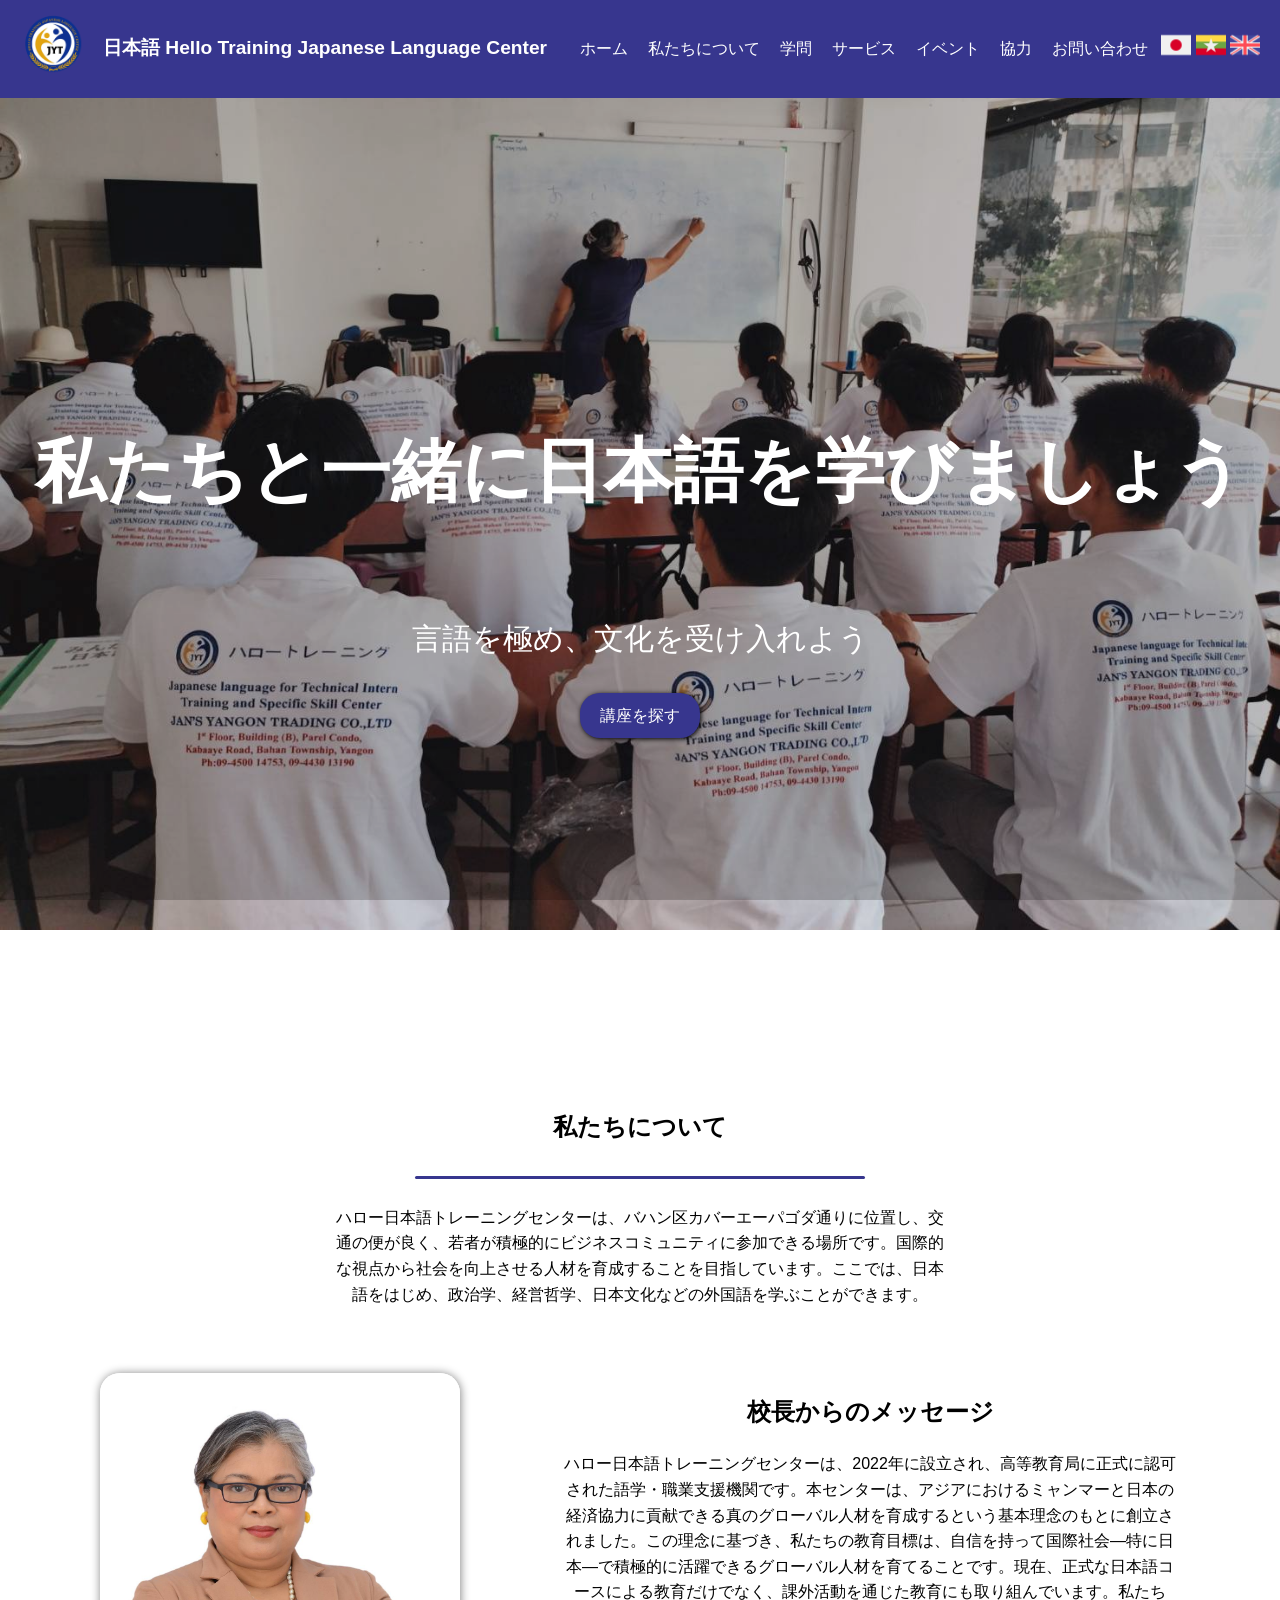
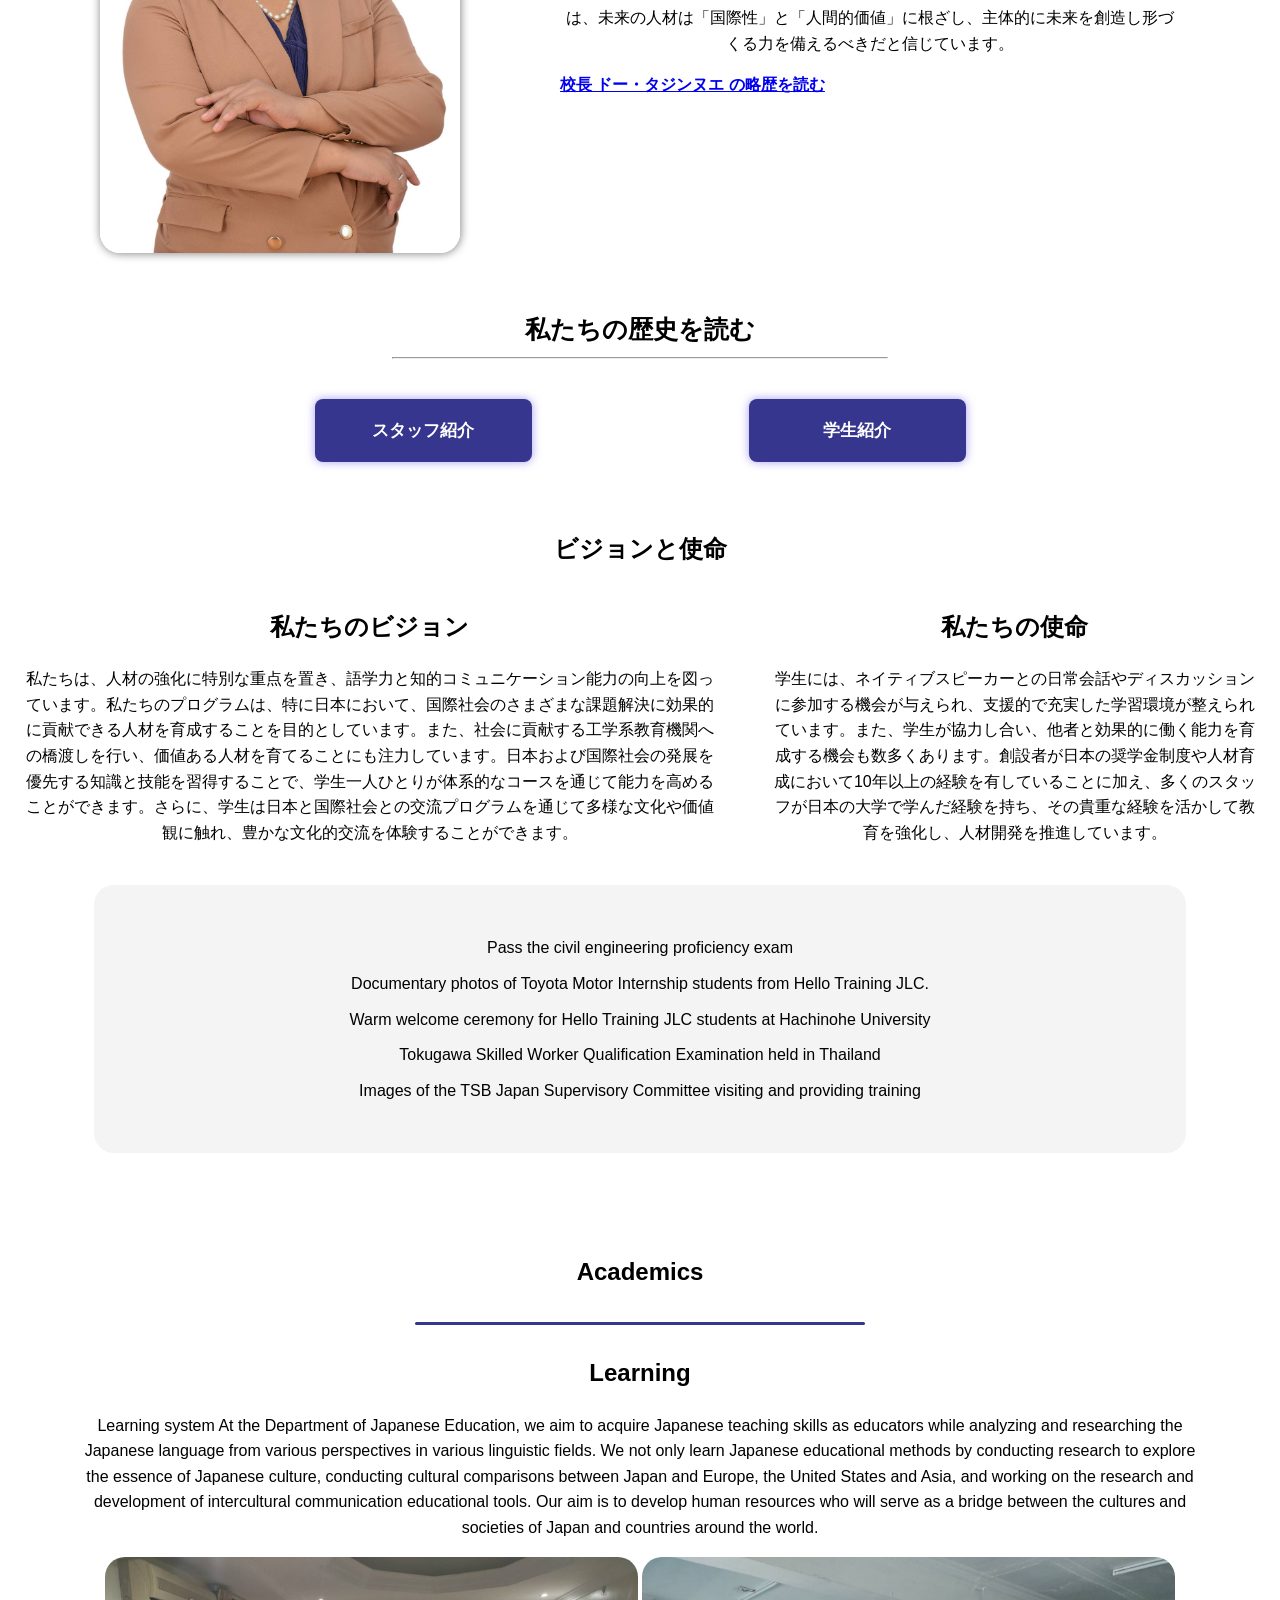
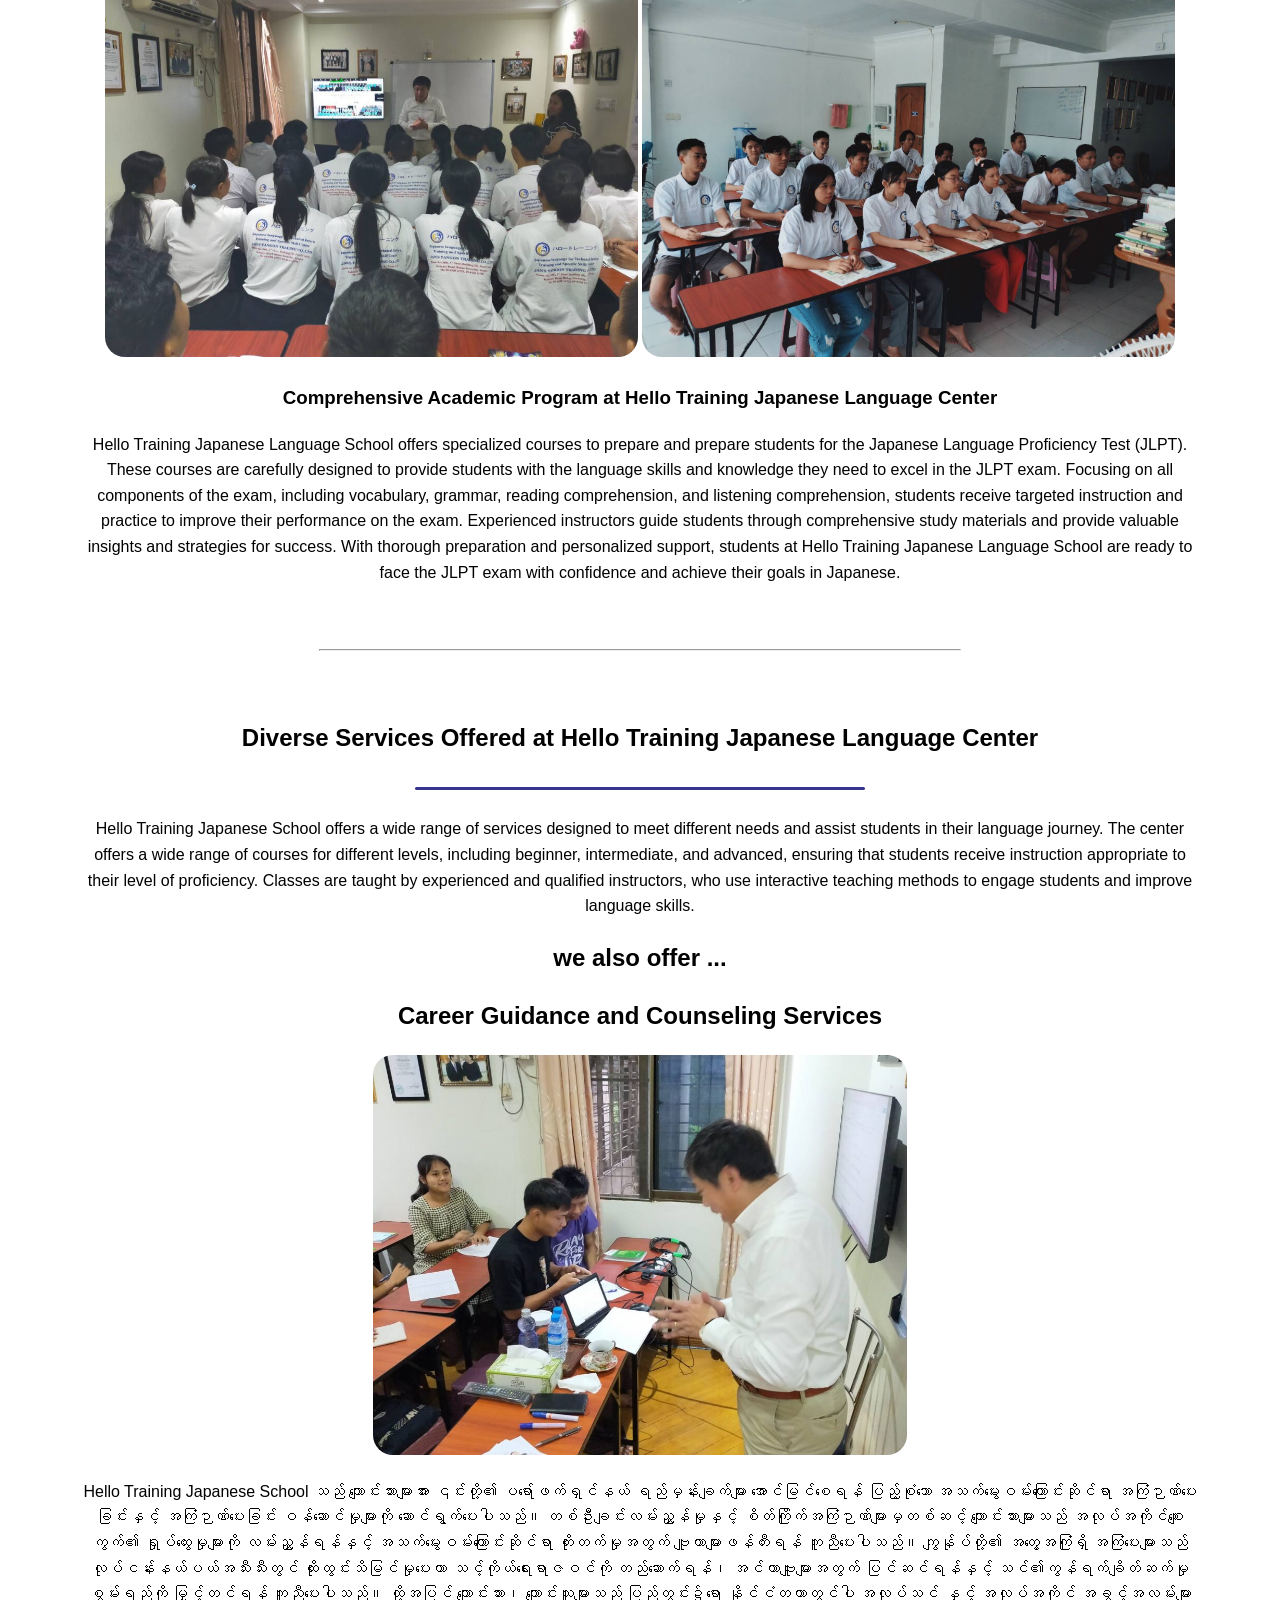
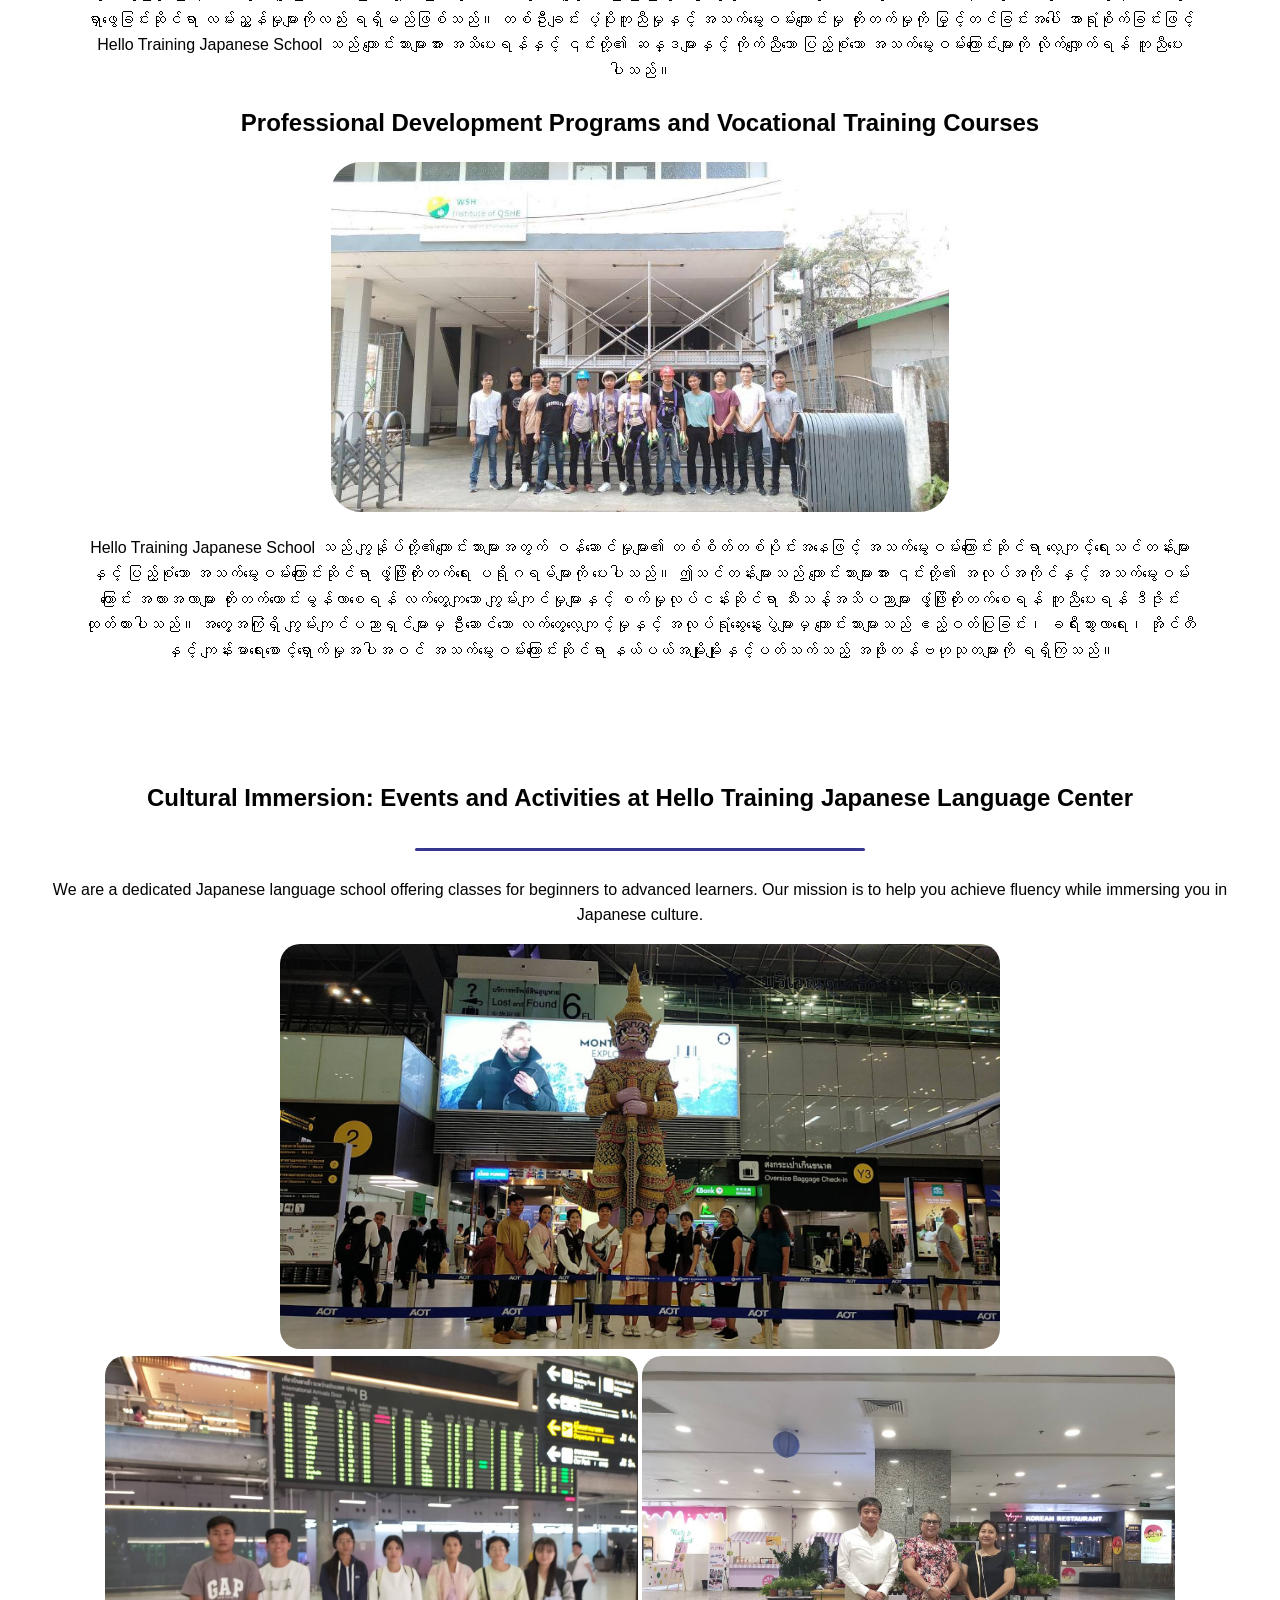
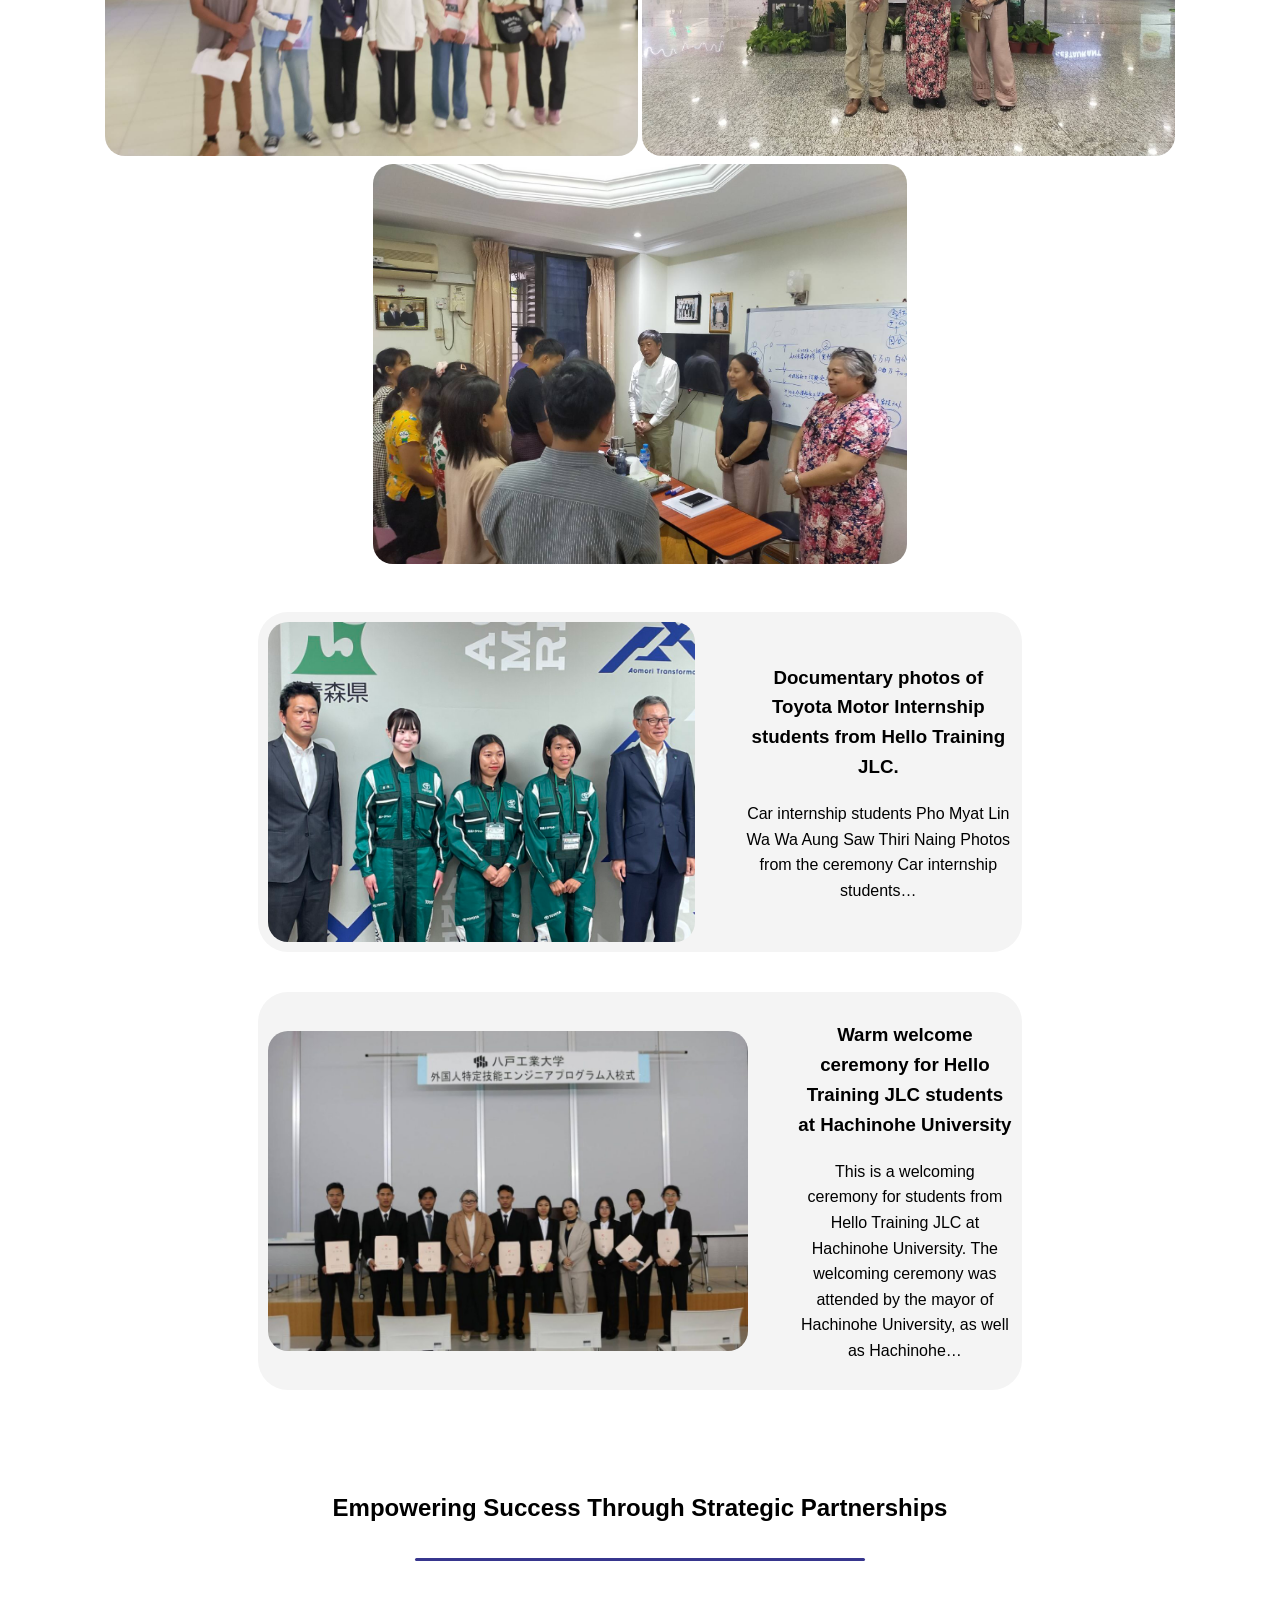
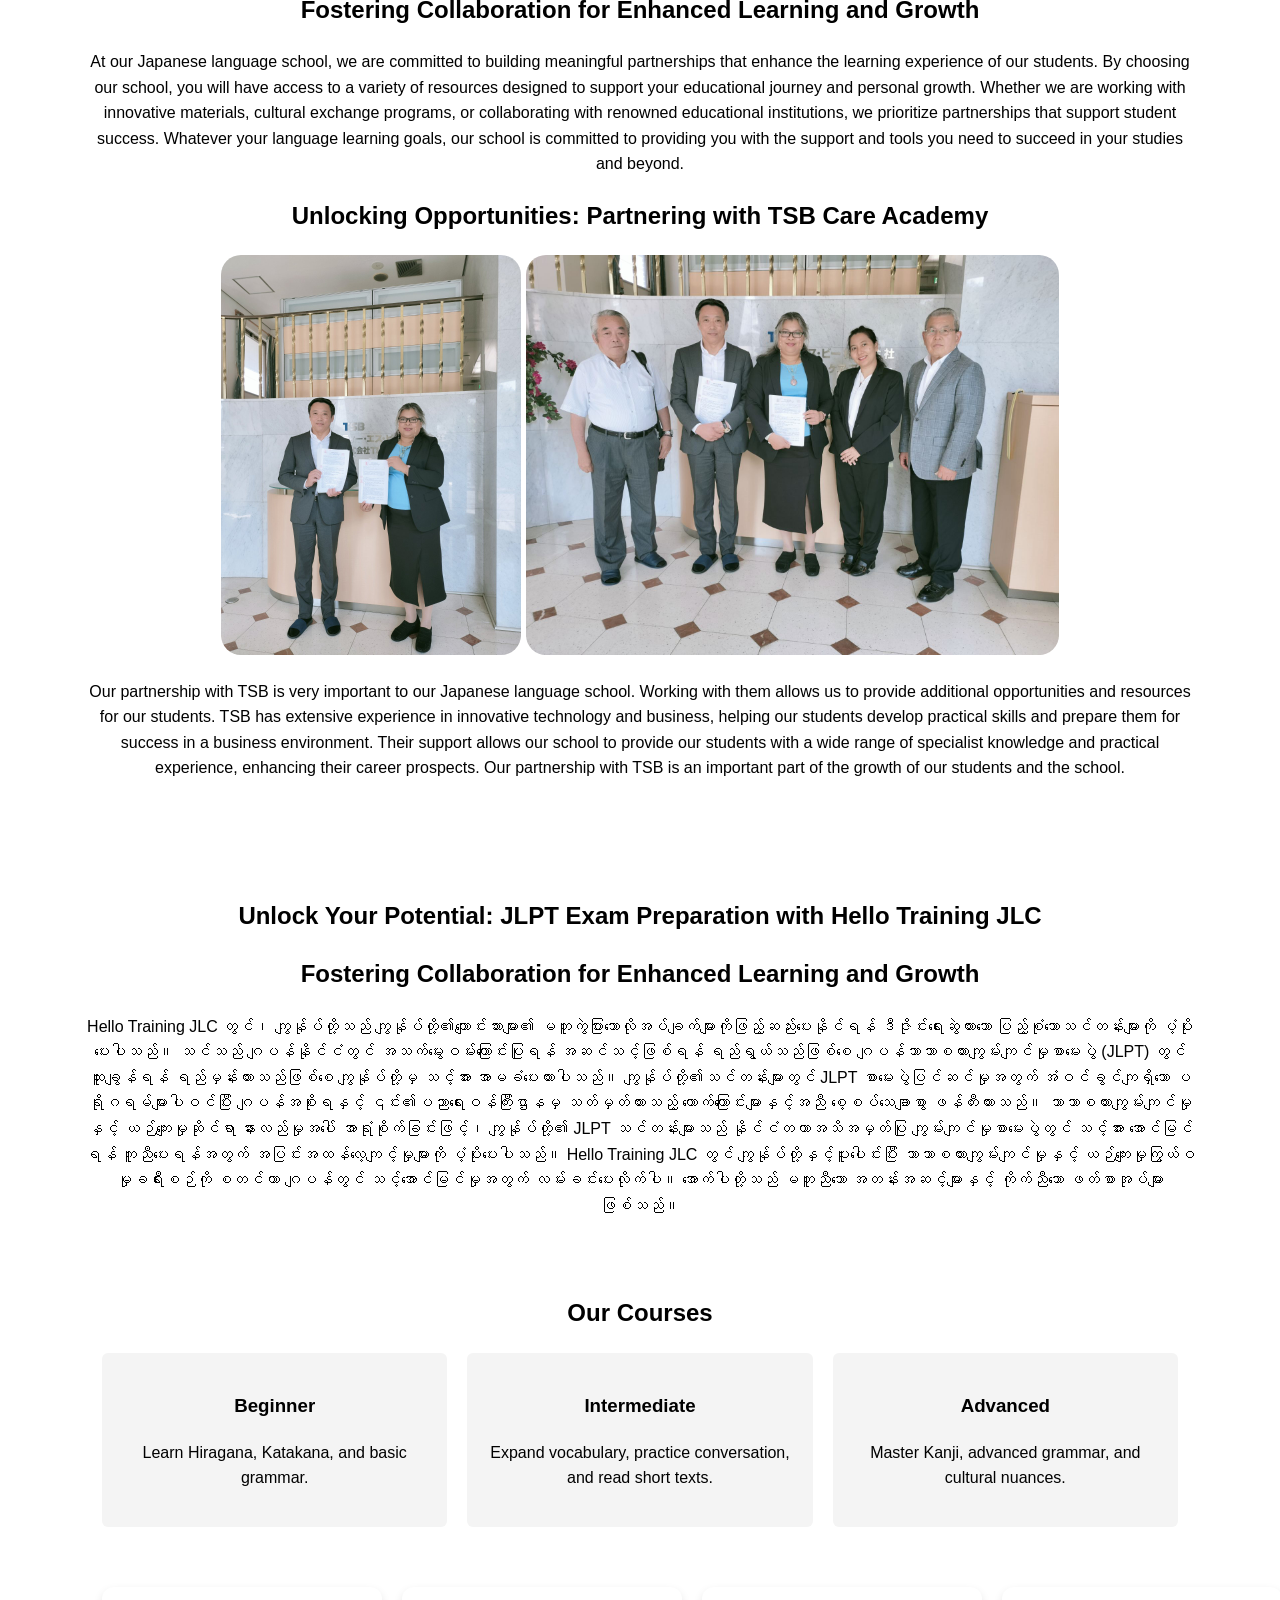
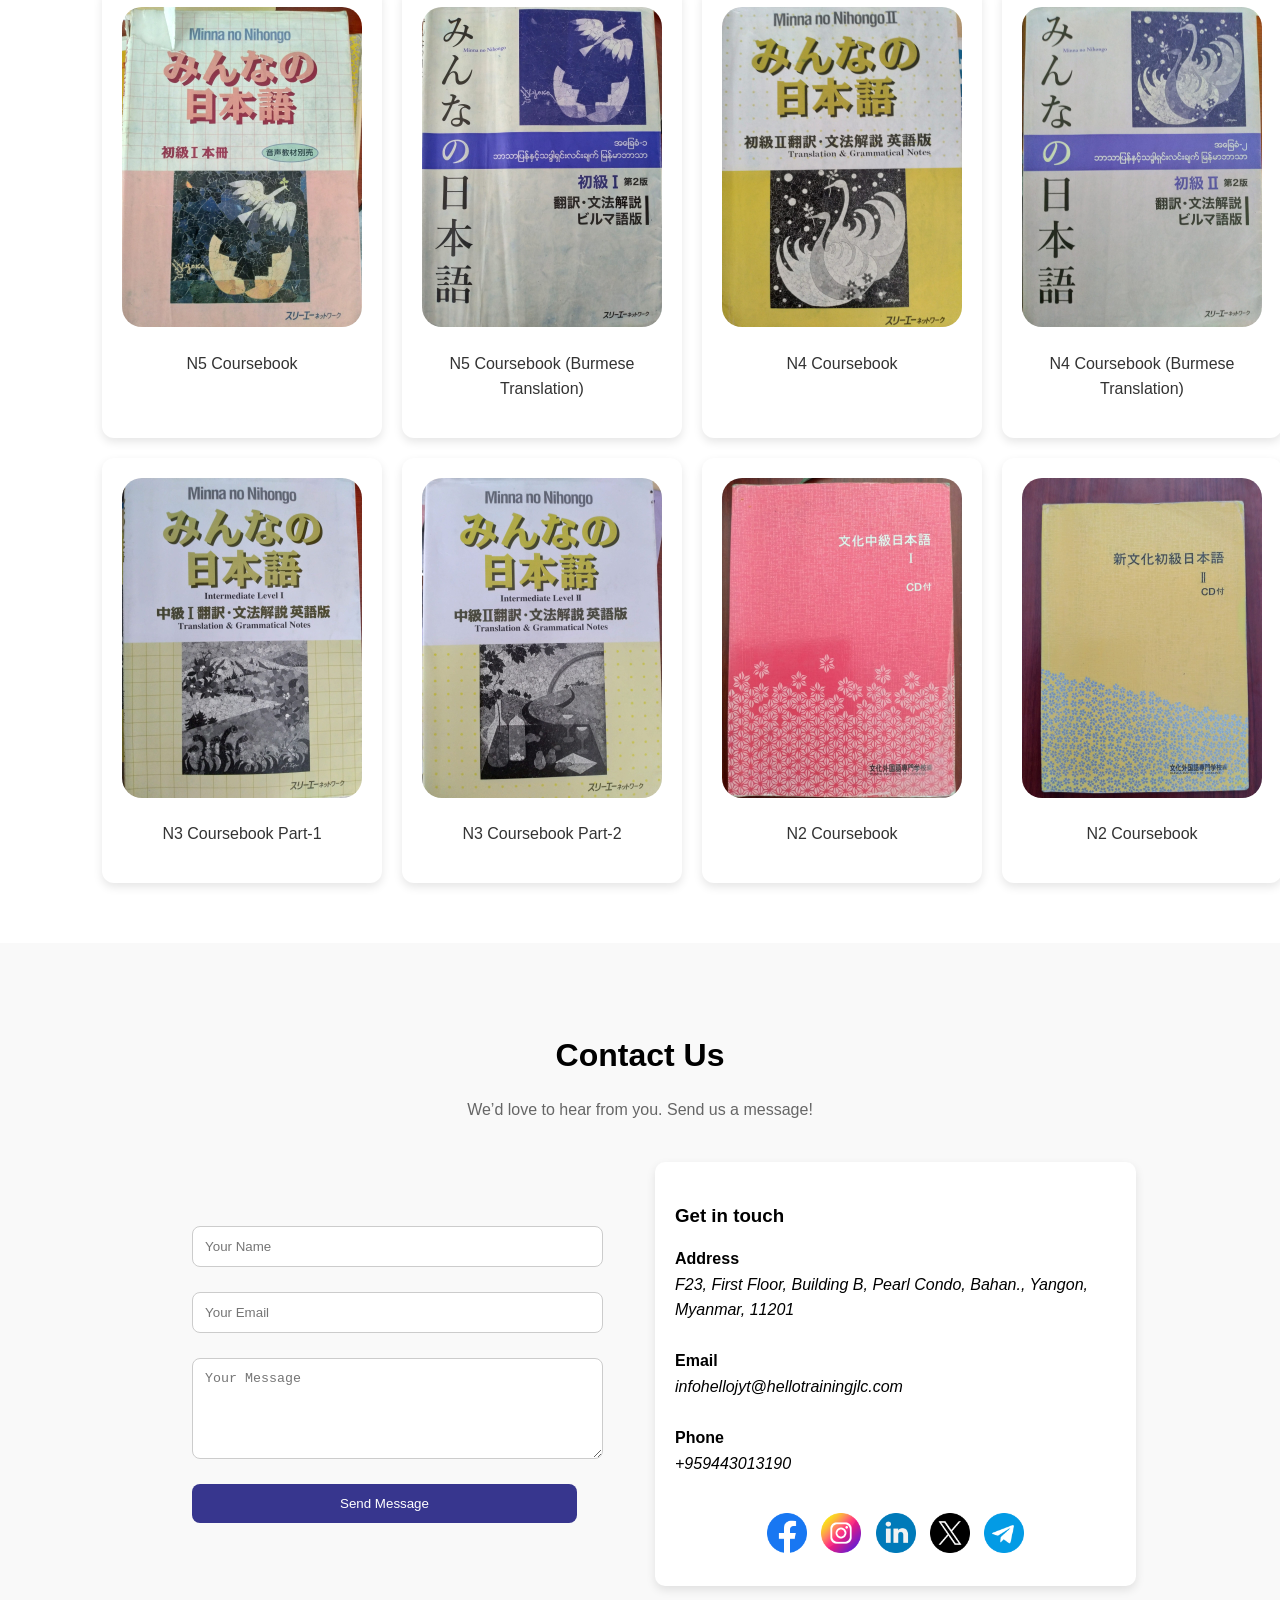
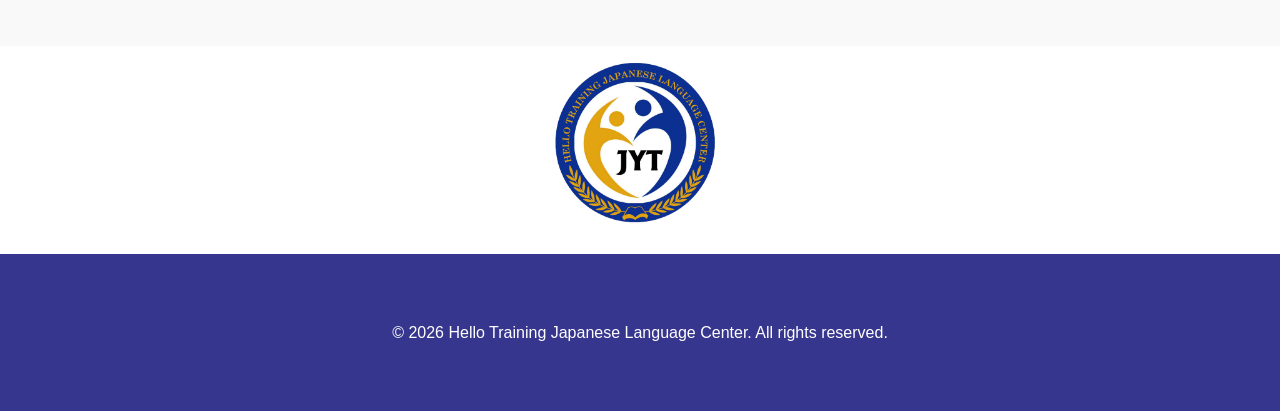
==== commit a8c71a90: "10/4/2026" ====
--- a/jp/index.html
+++ b/jp/index.html
@@ -9,17 +9,19 @@
 <body>
   <!-- Header -->
   <header class="header">
-    <img src="/images/2158_with_no_bg-1.png" class="logo-img" alt="">
+    <a href="/index.html">
+      <img src="/images/2158_with_no_bg-1.png" class="logo-img" alt="">
+    </a>
     <div class="logo">日本語 Hello Training Japanese Language Center</div>
     <nav class="nav">
       <ul>
-        <li><a href="#">Home</a></li>
-        <li><a href="#about">About</a></li>
-        <li><a href="#academics">Academics</a></li>
-        <li><a href="#services">Services</a></li>
-        <li><a href="#events">Events</a></li>
-        <li><a href="#collaboration">Collaboration</a></li>
-        <li><a href="#contact">Contact</a></li>
+        <li><a href="#">ホーム </a></li>
+        <li><a href="#about">私たちについて</a></li>
+        <li><a href="#academics">学問 </a></li>
+        <li><a href="#services">サービス </a></li>
+        <li><a href="#events">イベント </a></li>
+        <li><a href="#collaboration">協力 </a></li>
+        <li><a href="#contact">お問い合わせ</a></li>
       </ul>
     </nav>
      <!-- <div class="lang-switcher">
@@ -32,31 +34,29 @@
     <a href="/jp/index.html"><img class="flag-icon" src="/images/japan.png" alt=""></a>
     <a href="/mm/index.html"><img class="flag-icon" src="/images/myanmar.png" alt=""></a>
     <a href="/index.html"><img class="flag-icon" src="/images/united-kingdom.png" alt=""></a>
-    
-    
-    
   </div>
     <button class="menu-toggle">☰</button>
   </header>
 
   <!-- Hero Section -->
   <section class="hero">
-    <h1>Learn Japanese with Us</h1>
-    <p>Master the language, embrace the culture.</p>
-    <a href="#courses" class="btn">Explore Courses</a>
+    <h1>私たちと一緒に日本語を学びましょう  </h1>
+    <p>言語を極め、文化を受け入れよう</p>
+    <a href="#courses" class="btn">講座を探す</a>
   </section>
 
   <!-- About Section -->
   <section id="about" class="about">
 
     <div class="about-us-container">
-        <h1>Who We Are</h1>
+        <h1>私たちについて  </h1>
         <div class="decor-line-container">
             <hr class="decor-line">
         </div>
-        <p>Hello Training Japanese Language Center is located on Kabar Aye Pagoda Road, Bahan Township, and is a convenient place to travel and is a place where young people can actively participate in the business community and encourage human resources that can improve society from an international perspective. It is a place where people can learn foreign languages, including political science, business philosophy, and Japanese culture.</p>
-    </div>
-
+        <p>ハロー日本語トレーニングセンターは、バハン区カバーエーパゴダ通りに位置し、交通の便が良く、若者が積極的にビジネスコミュニティに参加できる場所です。国際的な視点から社会を向上させる人材を育成することを目指しています。ここでは、日本語をはじめ、政治学、経営哲学、日本文化などの外国語を学ぶことができます。</p>
+    </div>
+
+    
 
     <div class="">
         <div class="biography-container">
@@ -64,40 +64,52 @@
                 <img src="/images/2166.jpg" class="img-1" alt="">
             </div>
             <div class="motto">
-                <h1>Message from Our Headmaster</h1>
-                Hello Training Japanese Language Centerသည် 2022ခုနှစ် တွင်တည်ထောင်ခဲ့သော အဆင့်မြင့်ပညာရေးဦးစီးဌါနအသိအမှတ်ပြု ဘာသာစကား နှင့် အသက်မွေးဝမ်းကျောင်းအထောက်အကူပြုဘာသာရပ် တခုဖြစ်ပြီး အာရှရှိ မြန်မာနိုင်ငံနှင့် ဂျပန်စီးပွားရေး ကို အထောက်အကူပြုမည့် စစ်မှန်သော ကမ္ဘာ့ လူသား အရင်းအမြစ်သယံဇာတကို မြှင့်တင်ပေးမည့် အခြေခံအတွေးအခေါ်ဖြင့်တည်ထောင်ခဲ့သည်။ ဤကဲ့သို တည်ထောင်သော အတွေးအခေါ်ကိုအခြေခံ၍ ပညာရေးရည်မှန်းချက်မှာ နိုင်ငံတကာအသိုင်းအဝိုင်းတွင် တက်ကြွစွာ အထူးသဖြင့် ဂျပန်နိုင်ငံတွင်မိမိကိုယ်ကိုယ် ယုံကြည်ချက် အပြည့်ဖြင့် ပါဝင်နိုင်မည့် ကမ္ဘာလုံးဆိုင်ရာ လူသားအရင်းအမြစ်ဖွံ့ဖြိုးတိုးတက်ရေးအတွက် ဖြစ်သည်။ ကျွန်တော်တို့သည် လောလောဆယ်မှာ ပုံမှန်ဂျပန်စာစကား ဘာသာရပ်လေ့လာသင်ယူခြင်းမှတဆင့်သာမက ကျောင်းပြင်ပ ပညာရေး တွင်လည်း ပါဝင်ပါတယ်။ အနာဂတ်လူ့စွမ်းအားအရင်းအမြစ်များမှာ “နိုင်ငံတကာ”နှင့် “လူသားတို့”တွင် ‌ အခြေခံရှိသူများဖြစ်ပြီး အနာဂတ်ကိုတက်ကြွစွာဖြင့် တီထွင်နိုင်စွမ်းရှိသူများဖြစ်သည်။
+                <h1>校長からのメッセージ  </h1>
+                  ハロー日本語トレーニングセンターは、2022年に設立され、高等教育局に正式に認可された語学・職業支援機関です。本センターは、アジアにおけるミャンマーと日本の経済協力に貢献できる真のグローバル人材を育成するという基本理念のもとに創立されました。この理念に基づき、私たちの教育目標は、自信を持って国際社会—特に日本—で積極的に活躍できるグローバル人材を育てることです。現在、正式な日本語コースによる教育だけでなく、課外活動を通じた教育にも取り組んでいます。私たちは、未来の人材は「国際性」と「人間的価値」に根ざし、主体的に未来を創造し形づくる力を備えるべきだと信じています。
+                <br>
+              <div style="display: flex;">
+                <p>
+                  <a style="font-weight: bold;" href="/dir/biography.html">校長 ドー・タジンヌエ の略歴を読む </a>
+                </p>
+              </div>
             </div>
         </div>
     </div>
     <div class="history">
-      <a href="/jp/dir/history.html">Read Our History</a>
+      <a href="/dir/history.html">私たちの歴史を読む </a>
       <hr>
     </div>
     <div class="student-staff-container">
       <div class="meet">
         <button class="meet-btn">
-          <a href="/jp/dir/staff.html">Meet Our Staff</a>
+          <a href="/dir/staff.html">スタッフ紹介  </a>
         </button>
       </div>
       <div class="meet">
         <button class="meet-btn">
-          <a href="/jp/dir/students.html">Meet Our Students</a>
+          <a href="/dir/students.html">学生紹介</a>
         </button>
       </div>
     </div>
     <div class="our-vision">
-        <h1>Vision and Mission</h1>
+        <h1>ビジョンと使命  </h1>
         <div class="vision-container">
             <div class="">
-                <h2>Our Vision</h2>
-                လူ့စွမ်းအားအရင်းအမြစ်များကိုကောင်းမွန်သောဘာသာစကားကျွမ်းကျင်မှု့နှင့်အသိညာဏ်ဆိုင်ရာ ဆက်သွယ်ရေးကျွမ်းကျင်မှူ့ကို မြှင့်တင်ပေးသည် နိုင်ငံတကာ လူ့အသိုင်းအဝိုင်းတွင် ၎င်းဂျပန်နိုင်ငံတွင်၎င်းကိစ္စရပ်အမျိုးမျိုးကိုဖြေရှင်းရန် အထောက်အကူပြုနိုင်သည့်လူ့သယံဇာတအရင်းအမြစ်များနှင့်လူသားတို့ကိုအကျိုးပြုစေမည့် အင်ဂျင်နီယာပညာရေးဌါနတို့သို့ပေါင်းကူးပေးသည့် ဘာသာရပ်များကိုအထူးအလေးပေးထားပြီ ဂျပန်နိုင်ငံနှင့် အပြည်ပြည်ဆိုင်ရာအသိုင်းအဝိုင်းဖွံ့ဖြိူးတိုးတက်ရေးကိုအလေးထားသည့် အသိပညာ ကျွမ်းကျင်မှူ့များကို ရယူနိုင်ခြင်းဖြင့် ကျောင်းသားတဦးခြင်းစီတွင် သတ်မှတ်ထားသောအတန်းများတွင် သူတို့ဧ။်ကျွမ်းကျင်မှု့ကိုမြှင့်တင်ခြင်းအပြင် ကျောင်းသားများသည် ဂျပန်နိုင်ငံနှင့် နိုင်ငံတကာ လဲလှယ်ရေးအစီအစဉ်များမှတဆင့် ယဉ်ကျေးမှု့အပြန်အလှန်အတွေ့အကြုံများမှတဆင့်မျိုးစုံသော ယဉ်ကျေးမှု့များနှင့်တန်ဘိုးများအဆက်အသွယ်ရရှိနိုင်သည်။
-            </div>
+                <h2>私たちのビジョン</h2>
+                私たちは、人材の強化に特別な重点を置き、語学力と知的コミュニケーション能力の向上を図っています。私たちのプログラムは、特に日本において、国際社会のさまざまな課題解決に効果的に貢献できる人材を育成することを目的としています。また、社会に貢献する工学系教育機関への橋渡しを行い、価値ある人材を育てることにも注力しています。日本および国際社会の発展を優先する知識と技能を習得することで、学生一人ひとりが体系的なコースを通じて能力を高めることができます。さらに、学生は日本と国際社会との交流プログラムを通じて多様な文化や価値観に触れ、豊かな文化的交流を体験することができます。
+              </div>
             <div class="">
-                <h2>Our Mission</h2>
-                နေ့စဉ်နေးတစ်စပီကာများဖြင့်အပြန်အလှန်စကားပြောခွင့်ဆွေးနွေးခွင့်ရရှိပြီး ကောင်းမွန်သောပတ်ဝန်းကျင်တခုလည်းဖြစ်သည်။ အခြားသူများနှင့်ပူးပေါင်းဆောင်ရွက်နိုင်စွမ်း ဖွံ့ဖြိုးတိုးတက်စေရန် ကျောင်းသားတွေအတွက်အခွင့်အလမ်းတွေအများကြီးရှိပါတယ်။ ကျောင်းတည်ထောင်သူ၏ဆယ်စုနှစ်တစုကျော် ကာလ အတွင်း ဂျပန်ပညာတော်သင်အတွေ့အကြုံများနှင့် လူ့စွမ်းအားအရင်းအမြစ်ကိုအခြေခံ၍ ဝန်ထမ်းများ မှာလည်း ဂျပန်တက္ကသိုလ်တွင် ပညာဆည်းပူးပြီးမိမိတို့ရဲ့အတွေ့အကြုံကောင်းများနှင့်ရှေ့ဆောင်၍ လူ့သားစွမ်းရည်သယံဇာတများဖွံ့ဖြိုးတိုးတက်ရေးအတွက် ပညာရေးကိုမြင့်တင်ပေးရန် အတူတကွလုပ်ဆောင်နေကြသည်။
-            </div>
-        </div>
-    </div>
+                <h2>私たちの使命  </h2>
+                学生には、ネイティブスピーカーとの日常会話やディスカッションに参加する機会が与えられ、支援的で充実した学習環境が整えられています。また、学生が協力し合い、他者と効果的に働く能力を育成する機会も数多くあります。創設者が日本の奨学金制度や人材育成において10年以上の経験を有していることに加え、多くのスタッフが日本の大学で学んだ経験を持ち、その貴重な経験を活かして教育を強化し、人材開発を推進しています。
+              </div>
+        </div>
+    </div>
+
+    <!-- <form action="https://www.google.com/search" method="GET">
+      <input type="text" name="q" placeholder="Search...">
+      <button type="submit">Search</button>
+   </form> -->
+    
 
     <div class="link-container">
         <li><a href="#courses">Pass the civil engineering proficiency exam</a></li>
@@ -112,6 +124,9 @@
   <section id="academics" class="academics">
     <div class="academics-1">
         <h1>Academics</h1>
+        <div class="decor-line-container">
+            <hr class="decor-line">
+        </div>
         <h2>Learning</h2>
         <p>Learning system
     At the Department of Japanese Education, we aim to acquire Japanese teaching skills as educators while analyzing and researching the Japanese language from various perspectives in various linguistic fields. We not only learn Japanese educational methods by conducting research to explore the essence of Japanese culture, conducting cultural comparisons between Japan and Europe, the United States and Asia, and working on the research and development of intercultural communication educational tools. Our aim is to develop human resources who will serve as a bridge between the cultures and societies of Japan and countries around the world.</p>
@@ -121,11 +136,15 @@
             <p>Hello Training Japanese Language School offers specialized courses to prepare and prepare students for the Japanese Language Proficiency Test (JLPT). These courses are carefully designed to provide students with the language skills and knowledge they need to excel in the JLPT exam. Focusing on all components of the exam, including vocabulary, grammar, reading comprehension, and listening comprehension, students receive targeted instruction and practice to improve their performance on the exam. Experienced instructors guide students through comprehensive study materials and provide valuable insights and strategies for success. With thorough preparation and personalized support, students at Hello Training Japanese Language School are ready to face the JLPT exam with confidence and achieve their goals in Japanese.</p>
     </div>
   </section>
+  <hr style="width: 50%;">
 
   <!-- Services Section -->
   <section id="services" class="academics">
     <div class="academics-1">
-        <h1>Diverse Services Offered at Hello Training Japanese Language Center</h1>
+        <h1 class="header-small-screen">Diverse Services Offered at Hello Training Japanese Language Center</h1>
+        <div class="decor-line-container">
+            <hr class="decor-line">
+        </div>
         <p>Hello Training Japanese School offers a wide range of services designed to meet different needs and assist students in their language journey. The center offers a wide range of courses for different levels, including beginner, intermediate, and advanced, ensuring that students receive instruction appropriate to their level of proficiency. Classes are taught by experienced and qualified instructors, who use interactive teaching methods to engage students and improve language skills.</p>
         <h2>we also offer ...</h2>
         <h2>Career Guidance and Counseling Services</h2>
@@ -139,7 +158,10 @@
 
   <!-- Events Section -->
   <section id="events" class="events">
-    <h2>Cultural Immersion: Events and Activities at Hello Training Japanese Language Center</h2>
+    <h1 class="header-small-screen">Cultural Immersion: Events and Activities at Hello Training Japanese Language Center</h1>
+    <div class="decor-line-container">
+            <hr class="decor-line">
+        </div>
     <p>We are a dedicated Japanese language school offering classes for beginners to advanced learners. Our mission is to help you achieve fluency while immersing you in Japanese culture.</p>
     <div>
         <img src="/images/4165.jpg" class="academics-img-2" alt="">    
@@ -166,10 +188,13 @@
   <!-- Collaboration Section -->
   <section id="collaboration" class="academics">
     <div class="academics-1">
-        <h1>Empowering Success Through Strategic Partnerships</h1>
-        <h2>Fostering Collaboration for Enhanced Learning and Growth</h2>
+        <h1 class="header-small-screen">Empowering Success Through Strategic Partnerships</h1>
+        <div class="decor-line-container">
+            <hr class="decor-line">
+        </div>
+        <h2 class="foster">Fostering Collaboration for Enhanced Learning and Growth</h2>
         <p>At our Japanese language school, we are committed to building meaningful partnerships that enhance the learning experience of our students. By choosing our school, you will have access to a variety of resources designed to support your educational journey and personal growth. Whether we are working with innovative materials, cultural exchange programs, or collaborating with renowned educational institutions, we prioritize partnerships that support student success. Whatever your language learning goals, our school is committed to providing you with the support and tools you need to succeed in your studies and beyond.</p>
-        <h2>Unlocking Opportunities: Partnering with TSB Care Academy</h2>
+        <h2 class="header-small-screen">Unlocking Opportunities: Partnering with TSB Care Academy</h2>
         <img src="/images/IMG-26aa6ed3fe397efd49c1e0464fba277e-V.jpg" class="academics-img-1" alt="">
         <img src="/images/IMG-5455194b5b98c6811b9b1e1604ab818f-V.jpg" class="academics-img-1" alt="">
         <p>Our partnership with TSB is very important to our Japanese language school. Working with them allows us to provide additional opportunities and resources for our students. TSB has extensive experience in innovative technology and business, helping our students develop practical skills and prepare them for success in a business environment. Their support allows our school to provide our students with a wide range of specialist knowledge and practical experience, enhancing their career prospects. Our partnership with TSB is an important part of the growth of our students and the school.</p>
@@ -179,8 +204,8 @@
   <!-- Courses Section -->
    <section id="courses" class="academics">
     <div class="academics-1">
-        <h1>Unlock Your Potential: JLPT Exam Preparation with Hello Training JLC</h1>
-        <h2>Fostering Collaboration for Enhanced Learning and Growth</h2>
+        <h1 class="header-small-screen">Unlock Your Potential: JLPT Exam Preparation with Hello Training JLC</h1>
+        <h2 class="foster">Fostering Collaboration for Enhanced Learning and Growth</h2>
         <p>Hello Training JLC တွင်၊ ကျွန်ုပ်တို့သည် ကျွန်ုပ်တို့၏ကျောင်းသားများ၏ မတူကွဲပြားသောလိုအပ်ချက်များကိုဖြည့်ဆည်းပေးနိုင်ရန် ဒီဇိုင်းရေးဆွဲထားသော ပြည့်စုံသောသင်တန်းများကို ပံ့ပိုးပေးပါသည်။ သင်သည် ဂျပန်နိုင်ငံတွင် အသက်မွေးဝမ်းကြောင်းပြုရန် အဆင်သင့်ဖြစ်ရန် ရည်ရွယ်သည်ဖြစ်စေ ဂျပန်ဘာသာစကားကျွမ်းကျင်မှုစာမေးပွဲ (JLPT) တွင် ထူးချွန်ရန် ရည်မှန်းထားသည်ဖြစ်စေ ကျွန်ုပ်တို့မှ သင့်အား အာမခံပေးထားပါသည်။ ကျွန်ုပ်တို့၏သင်တန်းများတွင် JLPT စာမေးပွဲပြင်ဆင်မှုအတွက် အံဝင်ခွင်ကျရှိသော ပရိုဂရမ်များပါဝင်ပြီး ဂျပန်အစိုးရနှင့် ၎င်း၏ပညာရေးဝန်ကြီးဌာနမှ သတ်မှတ်ထားသည့် ကောက်ကြောင်းများနှင့်အညီ စေ့စပ်သေချာစွာ ဖန်တီးထားသည်။ ဘာသာစကားကျွမ်းကျင်မှုနှင့် ယဉ်ကျေးမှုဆိုင်ရာ နားလည်မှုအပေါ် အာရုံစိုက်ခြင်းဖြင့်၊ ကျွန်ုပ်တို့၏ JLPT သင်တန်းများသည် နိုင်ငံတကာအသိအမှတ်ပြု ကျွမ်းကျင်မှုစာမေးပွဲတွင် သင့်အား အောင်မြင်ရန် ကူညီပေးရန်အတွက် အပြင်းအထန်လေ့ကျင့်မှုများကို ပံ့ပိုးပေးပါသည်။ Hello Training JLC တွင် ကျွန်ုပ်တို့နှင့်ပူးပေါင်းပြီး ဘာသာစကားကျွမ်းကျင်မှုနှင့် ယဉ်ကျေးမှုကြွယ်ဝမှုခရီးစဉ်ကို စတင်ကာ ဂျပန်တွင် သင့်အောင်မြင်မှုအတွက် လမ်းခင်းပေးလိုက်ပါ။ အောက်ပါတို့သည် မတူညီသော အတန်းအဆင့်များနှင့် ကိုက်ညီသော ဖတ်စာအုပ်များဖြစ်သည်။</p>
         <section id="courses" class="courses">
           <h2>Our Courses</h2>
@@ -201,36 +226,36 @@
         </section>
         <div class="books-container">
             <div class="card">
-                <img src="images/IMG_20240330_143921-scaled.jpg" class="event-img-1" alt="">
+                <img src="/images/IMG_20240330_143921-scaled.jpg" class="event-img-1" alt="">
                 <p>N5 Coursebook</p>
             </div>
             <div class="card">
-                <img src="images/IMG_20240330_144622-scaled.jpg" class="event-img-1" alt="">
-                <p>N5 Coursebook</p>
-            </div>
-            <div class="card">
-                <img src="images/IMG_20240330_143921-scaled.jpg" class="event-img-1" alt="">
-                <p>N5 Coursebook</p>
-            </div>
-            <div class="card">
-                <img src="images/IMG_20240330_143921-scaled.jpg" class="event-img-1" alt="">
-                <p>N5 Coursebook</p>
-            </div>
-            <div class="card">
-                <img src="images/IMG_20240330_143921-scaled.jpg" class="event-img-1" alt="">
-                <p>N5 Coursebook</p>
-            </div>
-            <div class="card">
-                <img src="images/IMG_20240330_143921-scaled.jpg" class="event-img-1" alt="">
-                <p>N5 Coursebook</p>
-            </div>
-            <div class="card">
-                <img src="images/IMG_20240330_143921-scaled.jpg" class="event-img-1" alt="">
-                <p>N5 Coursebook</p>
-            </div>
-            <div class="card">
-                <img src="images/IMG_20240330_143921-scaled.jpg" class="event-img-1" alt="">
-                <p>N5 Coursebook</p>
+                <img src="/images/IMG_20240330_144622-scaled.jpg" class="event-img-1" alt="">
+                <p>N5 Coursebook (Burmese Translation)</p>
+            </div>
+            <div class="card">
+                <img src="/images/IMG_20240330_143739-scaled.jpg" class="event-img-1" alt="">
+                <p>N4 Coursebook</p>
+            </div>
+            <div class="card">
+                <img src="/images/IMG_20240330_144014-scaled.jpg" class="event-img-1" alt="">
+                <p>N4 Coursebook (Burmese Translation)</p>
+            </div>
+            <div class="card">
+                <img src="/images/IMG_20240330_143625-scaled.jpg" class="event-img-1" alt="">
+                <p>N3 Coursebook Part-1</p>
+            </div>
+            <div class="card">
+                <img src="/images/IMG_20240330_144119-scaled.jpg" class="event-img-1" alt="">
+                <p>N3 Coursebook Part-2</p>
+            </div>
+            <div class="card">
+                <img src="/images/IMG_20240330_145352-scaled-e1711915809689.jpg" class="event-img-1" alt="">
+                <p>N2 Coursebook</p>
+            </div>
+            <div class="card">
+                <img src="/images/IMG_20240330_145357-scaled.jpg" class="event-img-1" alt="">
+                <p>N2 Coursebook</p>
             </div>
             
         </div>
@@ -264,6 +289,28 @@
         <br>
         <label for=""> <b>Phone</b></label>
         <address>+959443013190</address>
+        <div class="socials">
+          <a href="">
+            <img src="/images/socials/facebook.png" alt="">
+
+          </a>
+          <a href="">
+            <img src="/images/socials/instagram.png" alt="">
+
+          </a>
+          <a href="">
+            <img src="/images/socials/linkedin (1).png" alt="">
+
+          </a>
+          <a href="">
+            <img src="/images/socials/twitter.png" alt="">
+
+          </a>
+          <a href="">
+            <img src="/images/socials/telegram.png" alt="">
+
+          </a>
+        </div>
       </div>
 
     </div>
@@ -271,7 +318,7 @@
 </section>
 <div class="logo-end">
     <a href="#">
-        <img src="images/2158_with_no_bg-1.png" class="logo-img-end" alt="">
+        <img src="/images/2158_with_no_bg-1.png" class="logo-img-end" alt="">
     </a>
 </div>
 
@@ -280,6 +327,7 @@
     <p>&copy; 2026 Hello Training Japanese Language Center. All rights reserved.</p>
   </footer>
 
-  <script src="index.js"></script>
+  <script src="/index.js"></script>
+  <!-- <script async src="https://cse.google.com/cse.js?cx=YOUR_ENGINE_ID"></script> -->
 </body>
 </html>
--- a/style.css
+++ b/style.css
@@ -261,12 +261,18 @@
 .biography-container{
   display: flex;
   justify-content: center;
-  align-items: center;
+  align-items: flex-start;
   gap: 100px;
   /* background-color: red; */
 }
 
 .img-1{
+  height: 30rem;
+  border-radius: 20px;
+  box-shadow: grey .5px .5px 10px ;
+}
+
+.img-1-bio{
   height: 30rem;
   border-radius: 20px;
   box-shadow: grey .5px .5px 10px ;
@@ -343,6 +349,13 @@
 .books-container {
   display: grid;
   grid-template-columns: repeat(4, 1fr); /* 4 columns */
+  gap: 20px; /* space between cards */
+  padding: 20px;
+}
+
+.staff-container {
+  display: grid;
+  grid-template-columns: repeat(3, 1fr); /* 4 columns */
   gap: 20px; /* space between cards */
   padding: 20px;
 }
@@ -492,6 +505,32 @@
   height: 200px;
 }
 
+.biography-details{
+  display: flex;
+  flex-direction: column;
+  align-items: flex-start;
+  /* background-color: rgba(255, 0, 0, 0.429); */
+}
+
+.biography-details-align{
+  text-align: start;
+  padding: 10px;
+}
+
+.socials{
+  margin-top: 2rem;
+  text-align: center;
+}
+
+.socials img{
+  padding: 5px;
+  height: 40px;
+}
+
+.socials a{
+  text-decoration: none;
+}
+
 /* Responsive */
 @media (max-width: 768px) {
   .contact-content {
@@ -583,6 +622,12 @@
   gap: 20px;
 }
 
+.staff-container {
+  display: grid;
+  grid-template-columns: repeat(auto-fit, minmax(200px, 1fr));
+  gap: 20px;
+}
+
 .academics-img-1-pro-2{
   height: 13rem;
   border-radius: 10px;
@@ -615,6 +660,25 @@
 .meet-btn{
   width: 100%;
 }
+.teacher-h1{
+  font-size: 18px;
+
+}
+
+.header-small-screen{
+  font-size: 25px;
+}
+.foster{
+  font-size: 19px;
+}
+
+.img-1-bio{
+  height: 20rem;
+}
+
+.socials img{
+  height: 32px;
+}
 
 }
 
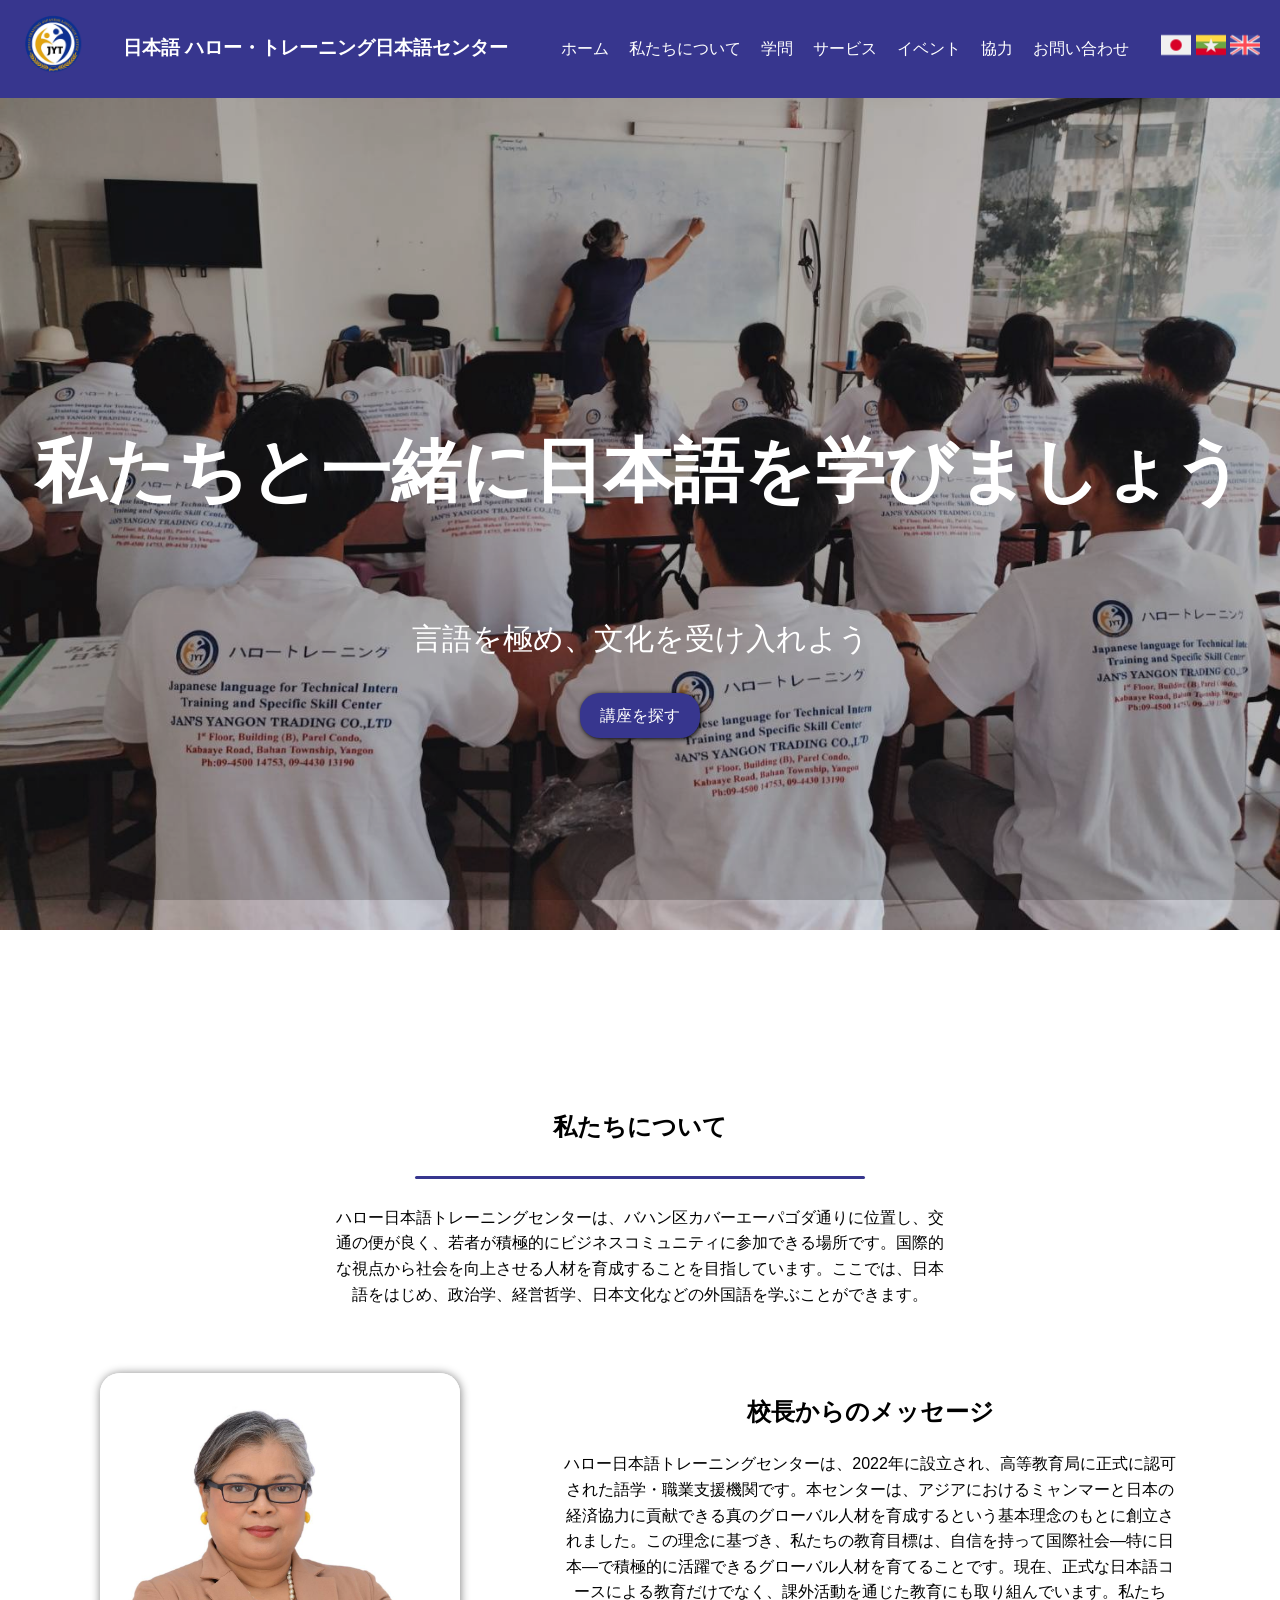
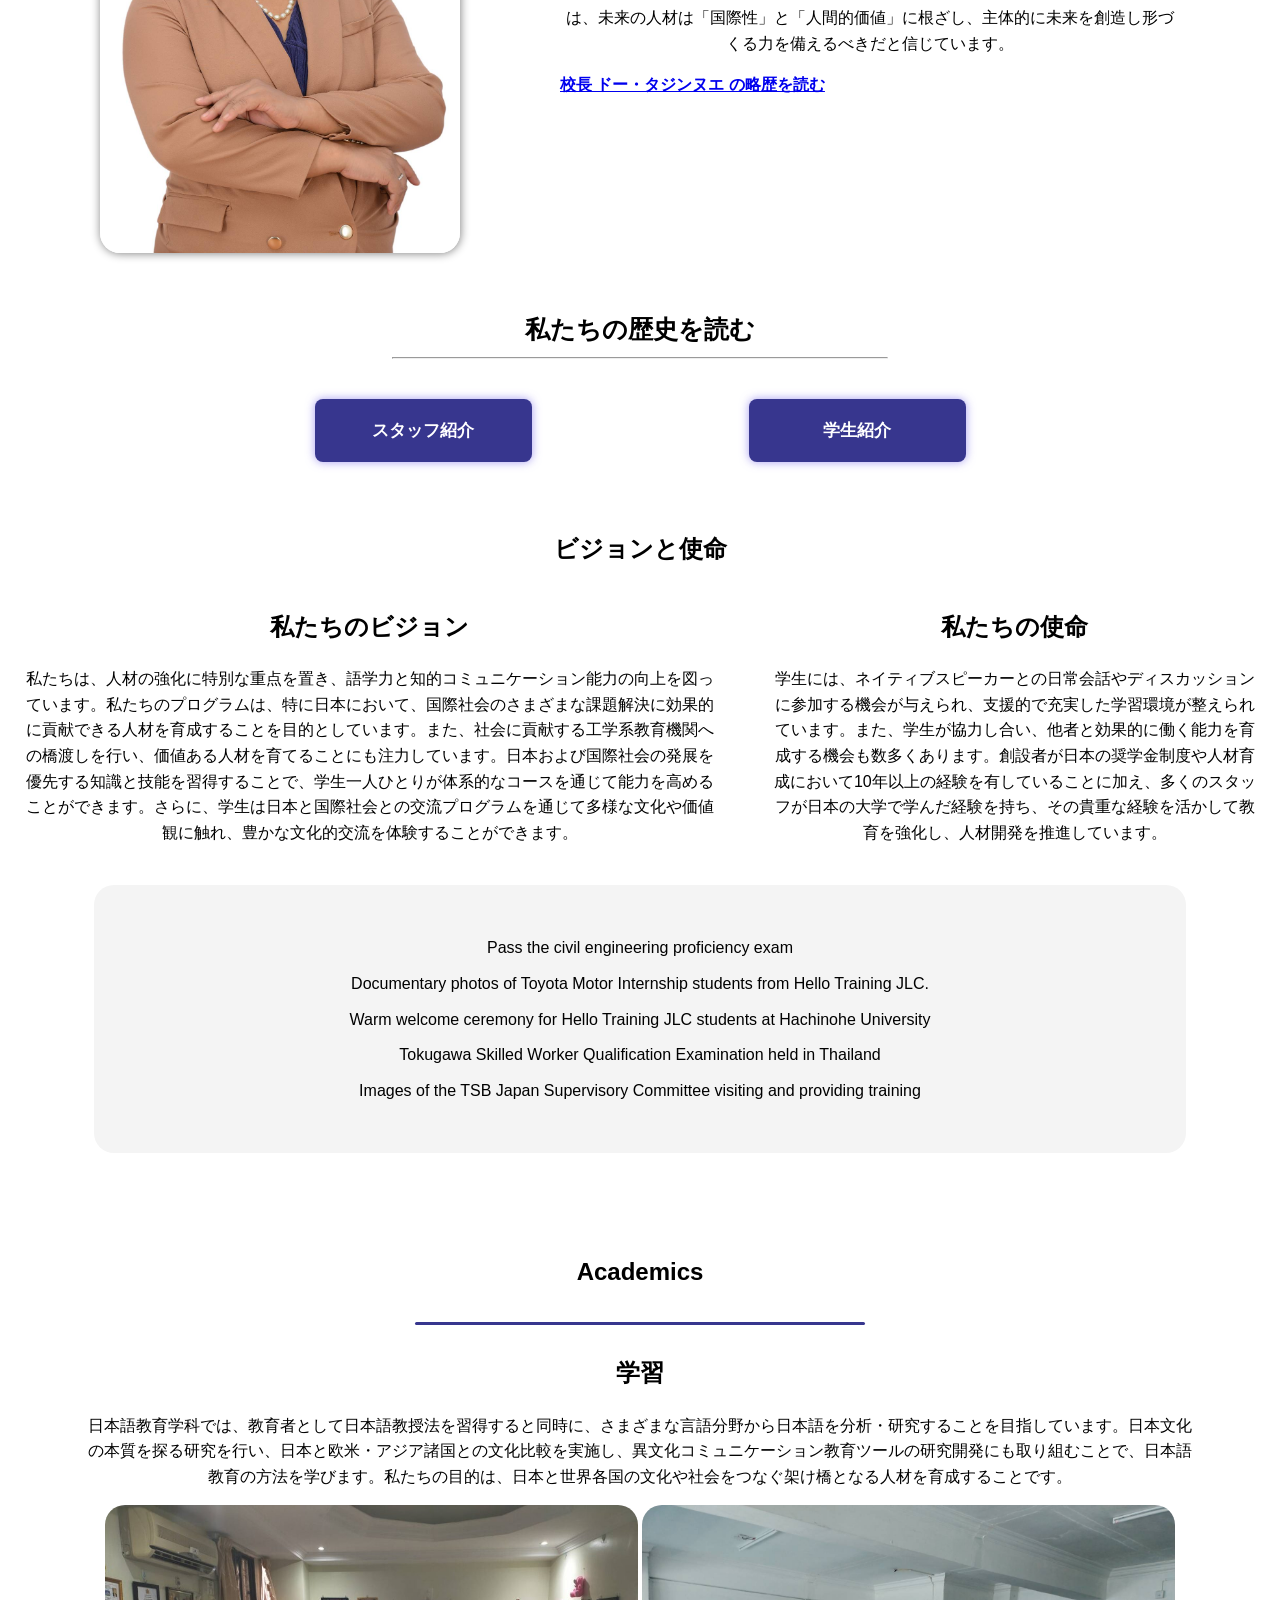
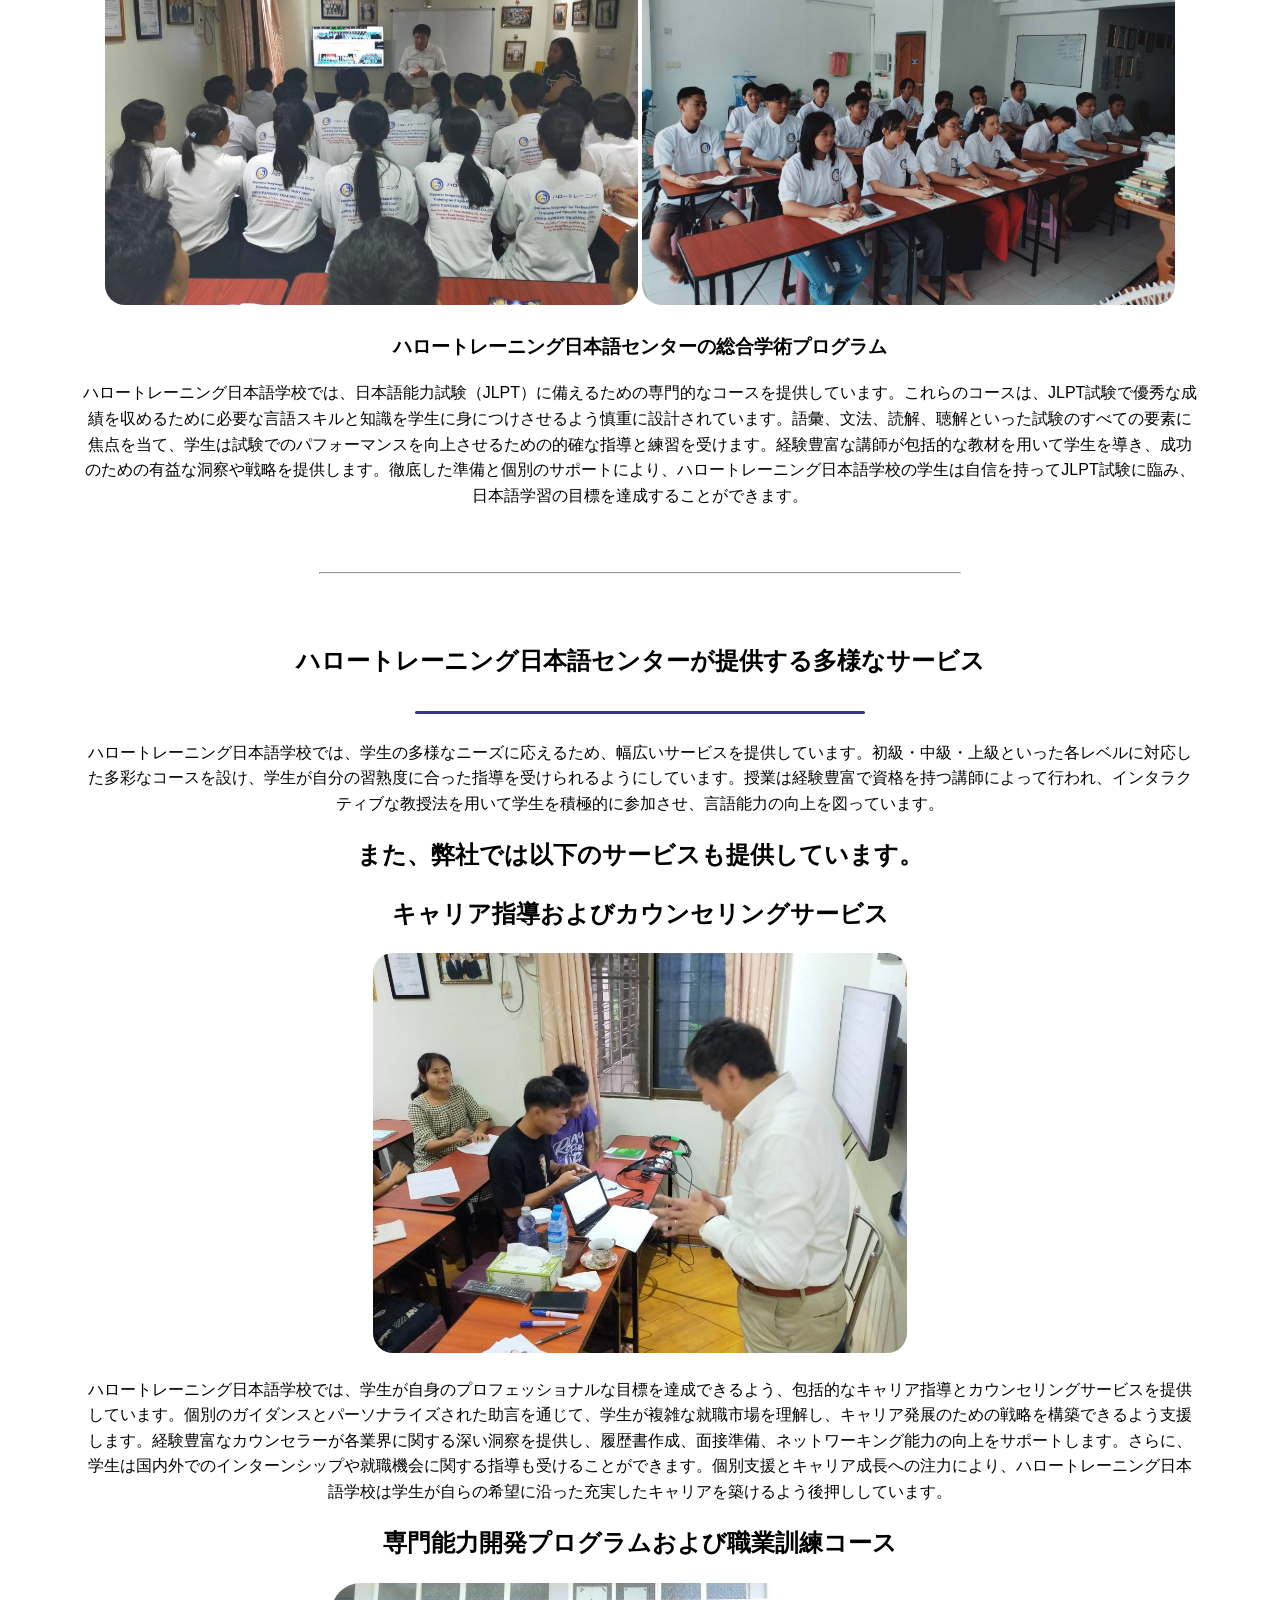
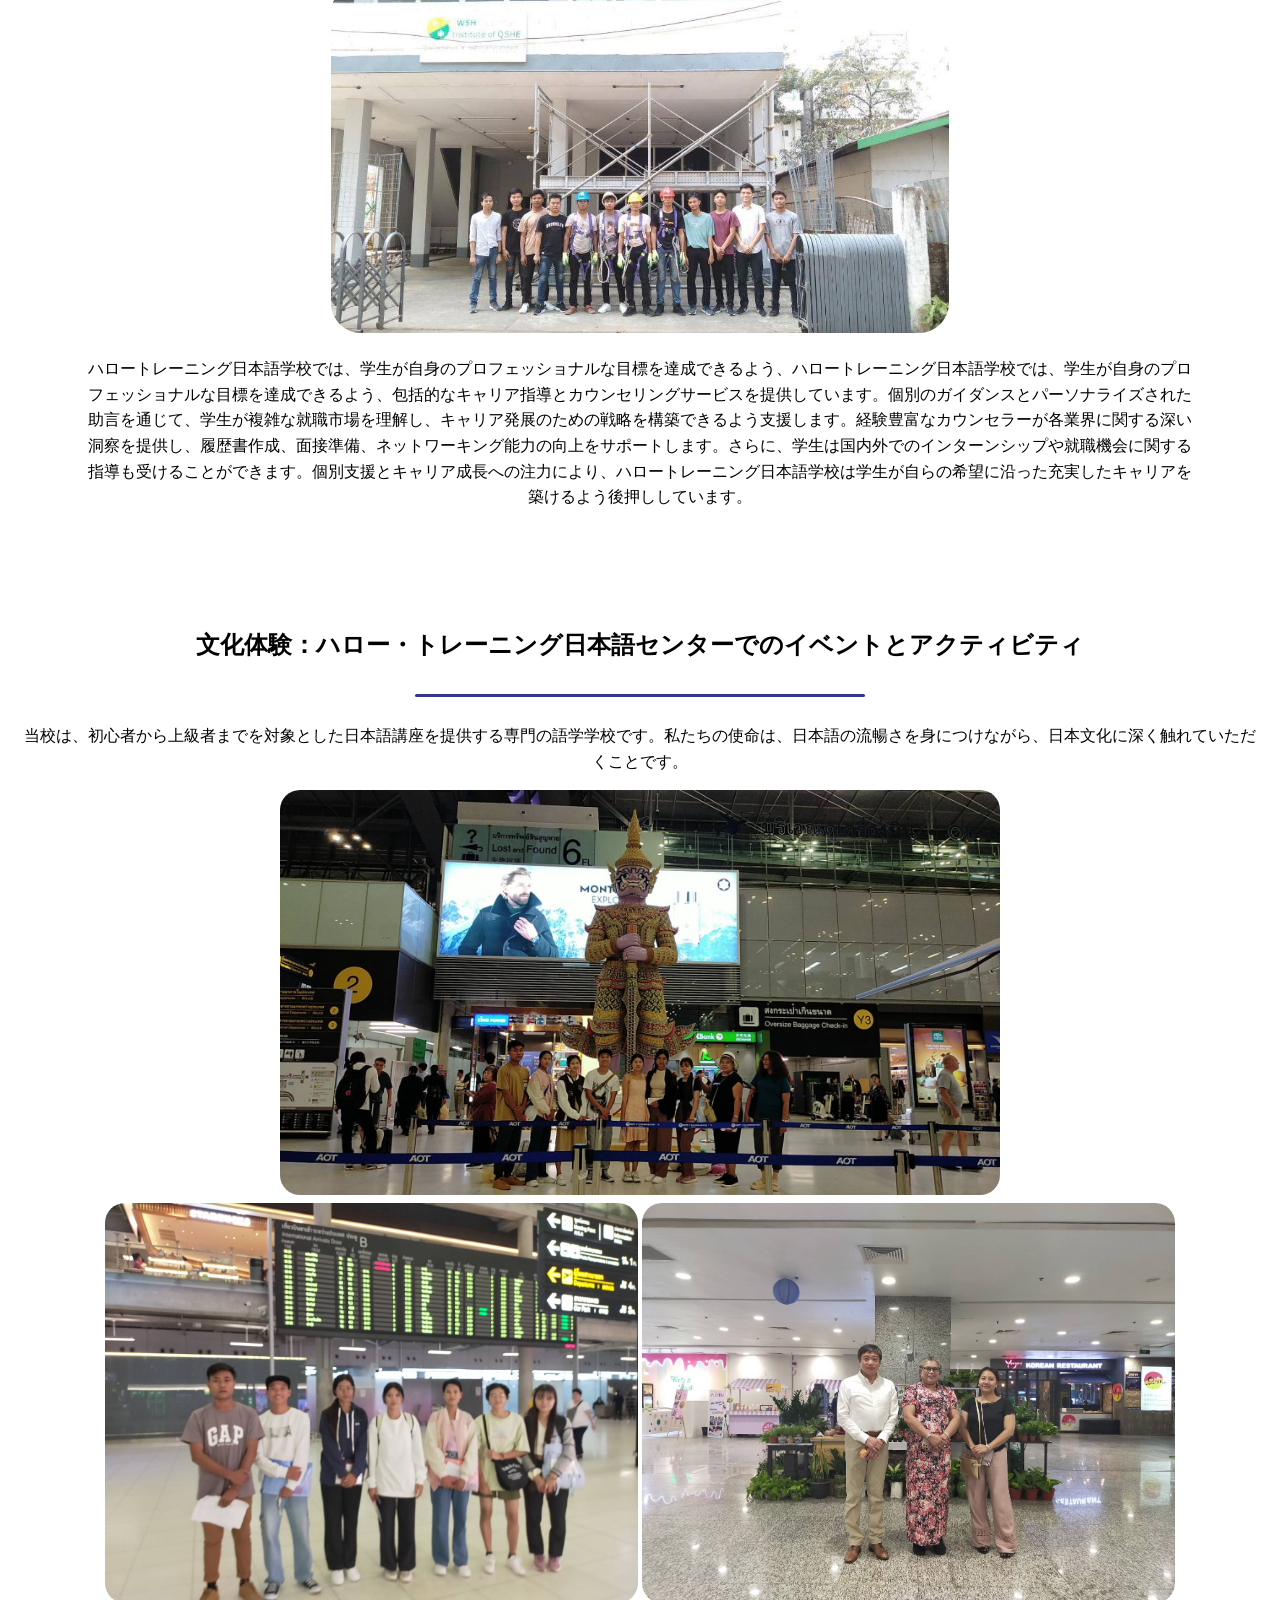
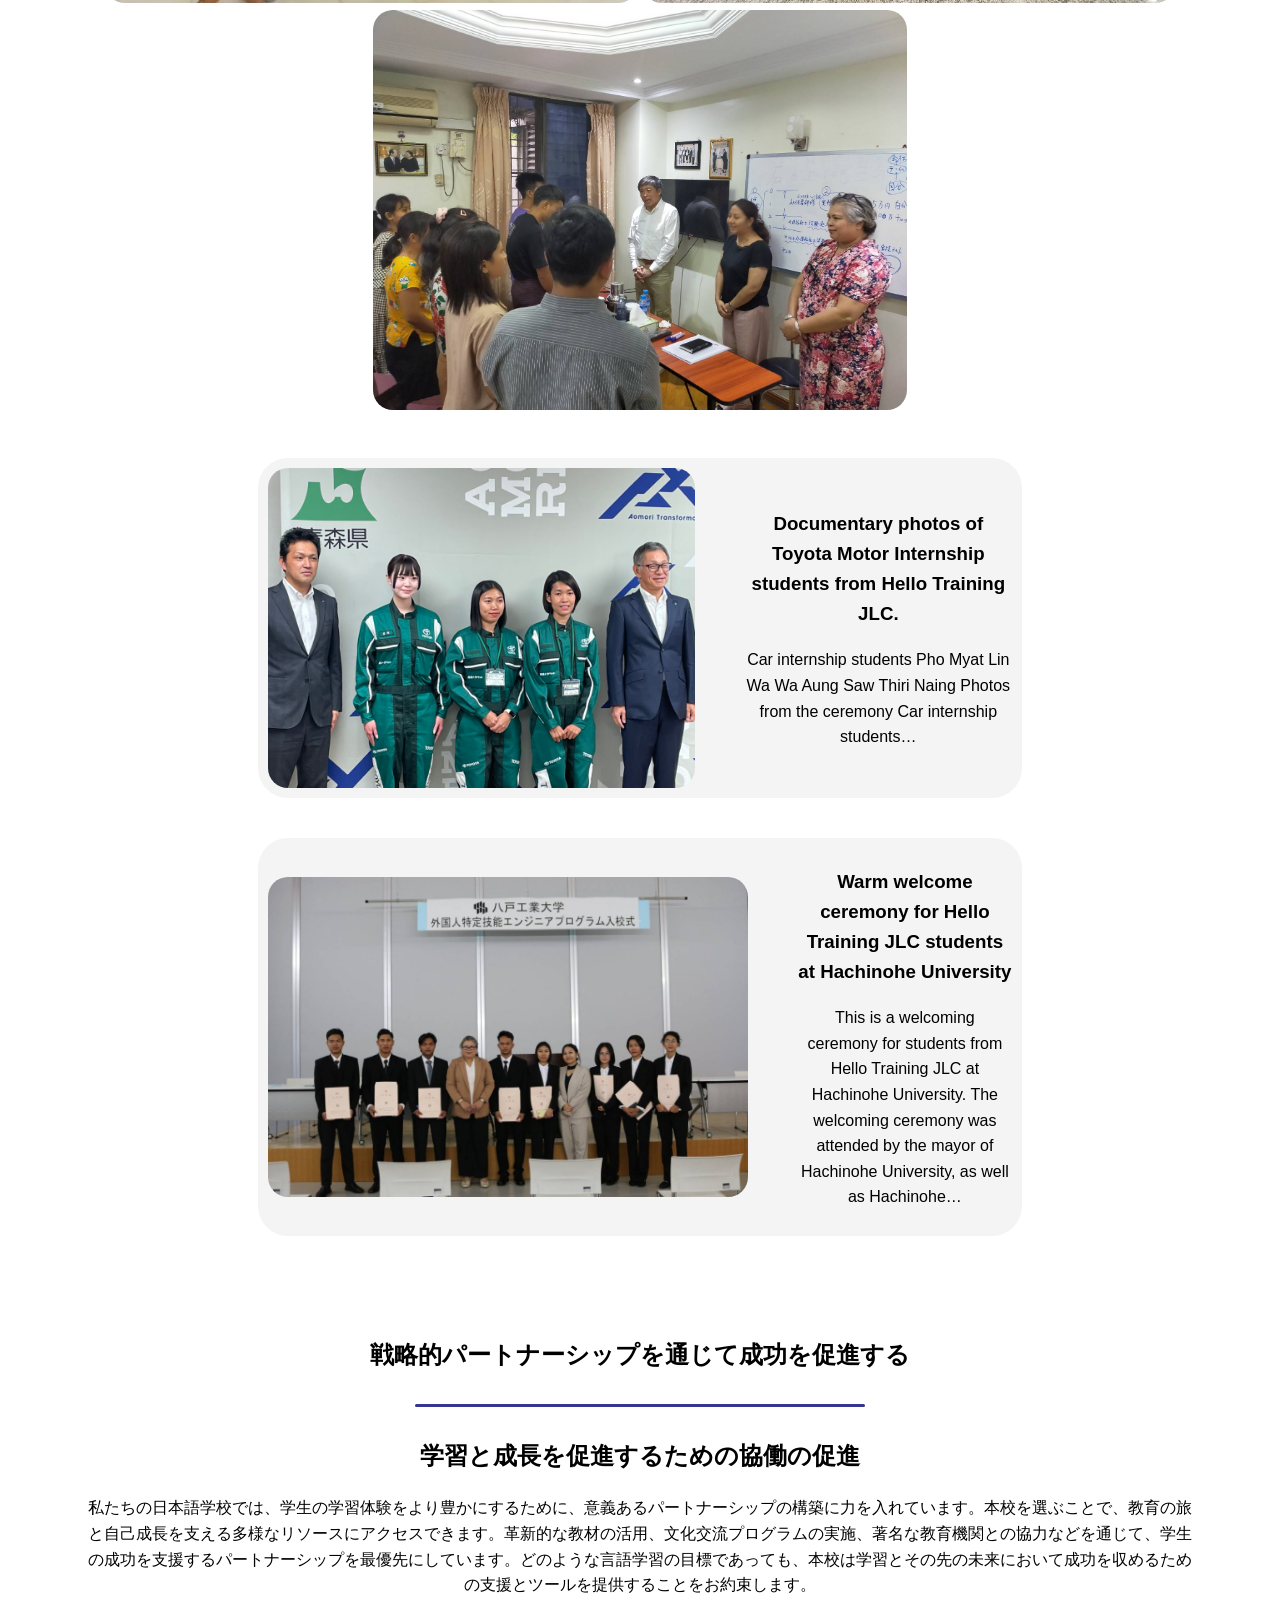
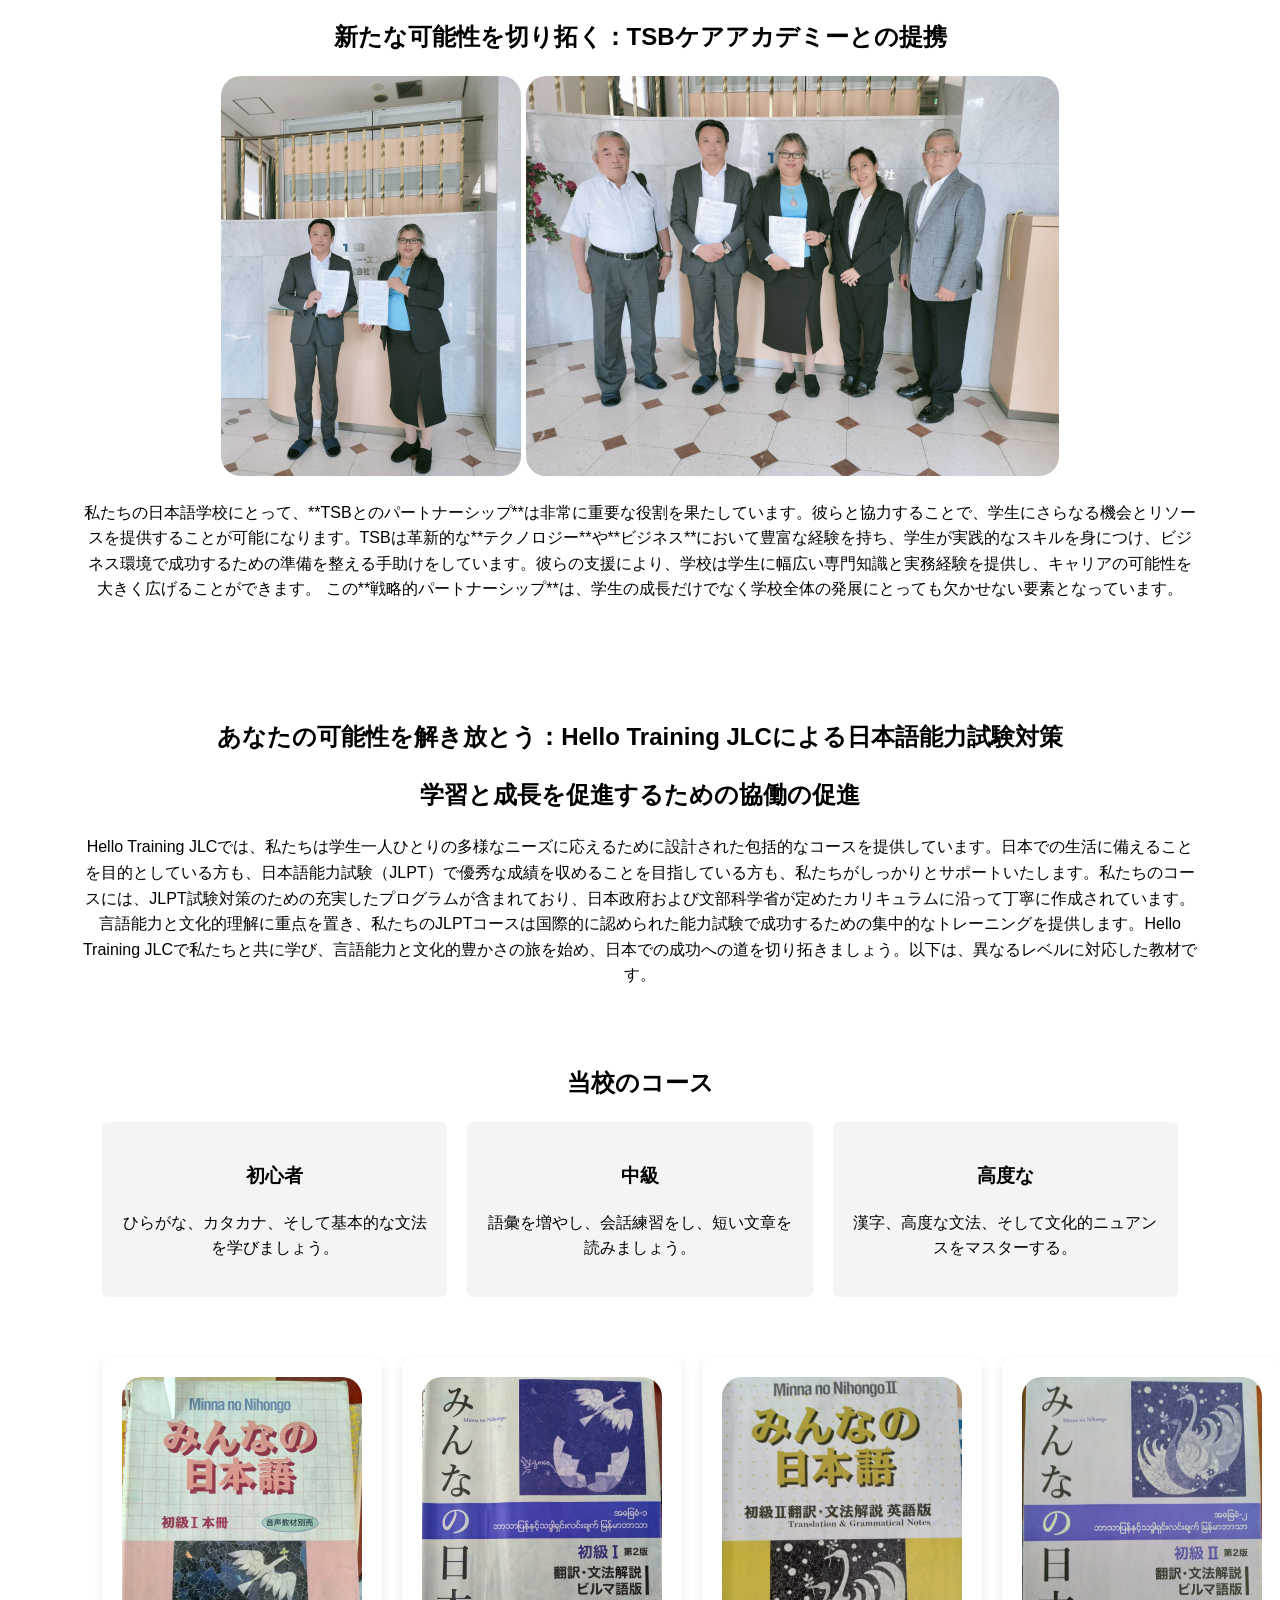
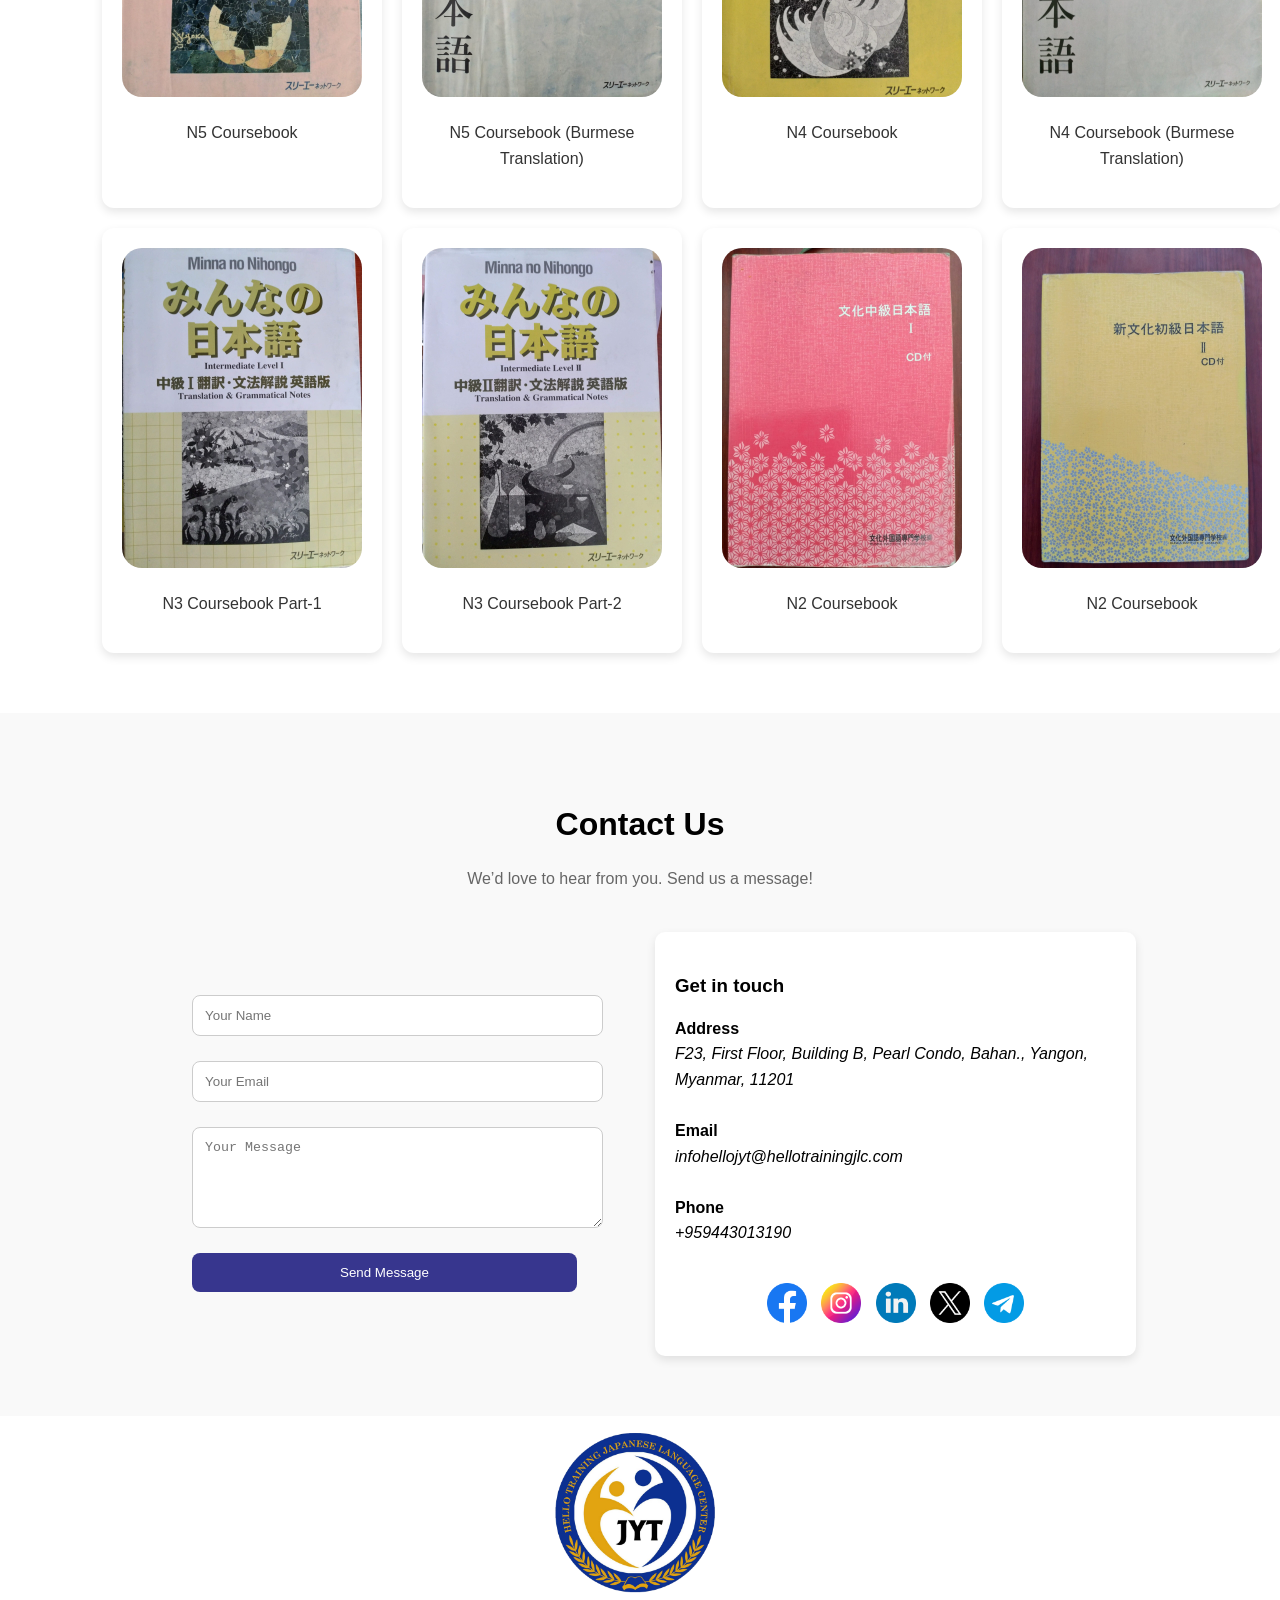
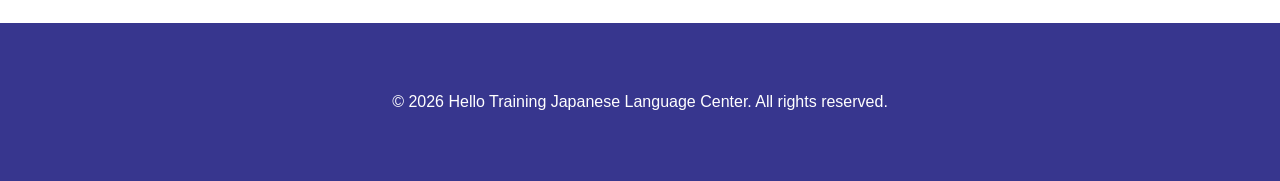
==== commit 838658ac: "2nd 10/4/2026" ====
--- a/jp/index.html
+++ b/jp/index.html
@@ -12,7 +12,7 @@
     <a href="/index.html">
       <img src="/images/2158_with_no_bg-1.png" class="logo-img" alt="">
     </a>
-    <div class="logo">日本語 Hello Training Japanese Language Center</div>
+    <div class="logo">日本語 ハロー・トレーニング日本語センター</div>
     <nav class="nav">
       <ul>
         <li><a href="#">ホーム </a></li>
@@ -69,25 +69,25 @@
                 <br>
               <div style="display: flex;">
                 <p>
-                  <a style="font-weight: bold;" href="/dir/biography.html">校長 ドー・タジンヌエ の略歴を読む </a>
+                  <a style="font-weight: bold;" href="/jp/dir/biography.html">校長 ドー・タジンヌエ の略歴を読む </a>
                 </p>
               </div>
             </div>
         </div>
     </div>
     <div class="history">
-      <a href="/dir/history.html">私たちの歴史を読む </a>
+      <a href="/jp/dir/history.html">私たちの歴史を読む </a>
       <hr>
     </div>
     <div class="student-staff-container">
       <div class="meet">
         <button class="meet-btn">
-          <a href="/dir/staff.html">スタッフ紹介  </a>
+          <a href="/jp/dir/staff.html">スタッフ紹介  </a>
         </button>
       </div>
       <div class="meet">
         <button class="meet-btn">
-          <a href="/dir/students.html">学生紹介</a>
+          <a href="/jp/dir/students.html">学生紹介</a>
         </button>
       </div>
     </div>
@@ -127,42 +127,45 @@
         <div class="decor-line-container">
             <hr class="decor-line">
         </div>
-        <h2>Learning</h2>
-        <p>Learning system
-    At the Department of Japanese Education, we aim to acquire Japanese teaching skills as educators while analyzing and researching the Japanese language from various perspectives in various linguistic fields. We not only learn Japanese educational methods by conducting research to explore the essence of Japanese culture, conducting cultural comparisons between Japan and Europe, the United States and Asia, and working on the research and development of intercultural communication educational tools. Our aim is to develop human resources who will serve as a bridge between the cultures and societies of Japan and countries around the world.</p>
+        <h2>学習</h2>
+        <p>
+          日本語教育学科では、教育者として日本語教授法を習得すると同時に、さまざまな言語分野から日本語を分析・研究することを目指しています。日本文化の本質を探る研究を行い、日本と欧米・アジア諸国との文化比較を実施し、異文化コミュニケーション教育ツールの研究開発にも取り組むことで、日本語教育の方法を学びます。私たちの目的は、日本と世界各国の文化や社会をつなぐ架け橋となる人材を育成することです。
+        </p>
             <img src="/images/4237_0-1024x768.jpg" class="academics-img-1" alt="">
             <img src="/images/2202_0.jpg" class="academics-img-1" alt="">
-            <h3>Comprehensive Academic Program at Hello Training Japanese Language Center</h3>
-            <p>Hello Training Japanese Language School offers specialized courses to prepare and prepare students for the Japanese Language Proficiency Test (JLPT). These courses are carefully designed to provide students with the language skills and knowledge they need to excel in the JLPT exam. Focusing on all components of the exam, including vocabulary, grammar, reading comprehension, and listening comprehension, students receive targeted instruction and practice to improve their performance on the exam. Experienced instructors guide students through comprehensive study materials and provide valuable insights and strategies for success. With thorough preparation and personalized support, students at Hello Training Japanese Language School are ready to face the JLPT exam with confidence and achieve their goals in Japanese.</p>
-    </div>
+            <h3>ハロートレーニング日本語センターの総合学術プログラム</h3>
+            <p>ハロートレーニング日本語学校では、日本語能力試験（JLPT）に備えるための専門的なコースを提供しています。これらのコースは、JLPT試験で優秀な成績を収めるために必要な言語スキルと知識を学生に身につけさせるよう慎重に設計されています。語彙、文法、読解、聴解といった試験のすべての要素に焦点を当て、学生は試験でのパフォーマンスを向上させるための的確な指導と練習を受けます。経験豊富な講師が包括的な教材を用いて学生を導き、成功のための有益な洞察や戦略を提供します。徹底した準備と個別のサポートにより、ハロートレーニング日本語学校の学生は自信を持ってJLPT試験に臨み、日本語学習の目標を達成することができます。</p>
+          </div>
   </section>
   <hr style="width: 50%;">
 
   <!-- Services Section -->
   <section id="services" class="academics">
     <div class="academics-1">
-        <h1 class="header-small-screen">Diverse Services Offered at Hello Training Japanese Language Center</h1>
+        <h1 class="header-small-screen">ハロートレーニング日本語センターが提供する多様なサービス</h1>
         <div class="decor-line-container">
             <hr class="decor-line">
         </div>
-        <p>Hello Training Japanese School offers a wide range of services designed to meet different needs and assist students in their language journey. The center offers a wide range of courses for different levels, including beginner, intermediate, and advanced, ensuring that students receive instruction appropriate to their level of proficiency. Classes are taught by experienced and qualified instructors, who use interactive teaching methods to engage students and improve language skills.</p>
-        <h2>we also offer ...</h2>
-        <h2>Career Guidance and Counseling Services</h2>
+        <p>
+          ハロートレーニング日本語学校では、学生の多様なニーズに応えるため、幅広いサービスを提供しています。初級・中級・上級といった各レベルに対応した多彩なコースを設け、学生が自分の習熟度に合った指導を受けられるようにしています。授業は経験豊富で資格を持つ講師によって行われ、インタラクティブな教授法を用いて学生を積極的に参加させ、言語能力の向上を図っています。
+        </p>
+        <h2>また、弊社では以下のサービスも提供しています。</h2>
+        <h2>キャリア指導およびカウンセリングサービス</h2>
         <img src="/images/4186_0-1024x768.jpg" class="academics-img-1" alt="">
-        <p>Hello Training Japanese School သည် ကျောင်းသားများအား ၎င်းတို့၏ ပရော်ဖက်ရှင်နယ် ရည်မှန်းချက်များ အောင်မြင်စေရန် ပြည့်စုံသော အသက်မွေးဝမ်းကြောင်းဆိုင်ရာ အကြံဉာဏ်ပေးခြင်းနှင့် အကြံဉာဏ်ပေးခြင်း ဝန်ဆောင်မှုများကို ဆောင်ရွက်ပေးပါသည်။ တစ်ဦးချင်းလမ်းညွှန်မှုနှင့် စိတ်ကြိုက်အကြံဉာဏ်များမှတစ်ဆင့် ကျောင်းသားများသည် အလုပ်အကိုင်စျေးကွက်၏ ရှုပ်ထွေးမှုများကို လမ်းညွှန်ရန်နှင့် အသက်မွေးဝမ်းကြောင်းဆိုင်ရာ တိုးတက်မှုအတွက် ဗျူဟာများဖန်တီးရန် ကူညီပေးပါသည်။ ကျွန်ုပ်တို့၏ အတွေ့အကြုံရှိ အကြံပေးများသည် လုပ်ငန်းနယ်ပယ်အသီးသီးတွင် ထိုးထွင်းသိမြင်မှုပေးကာ သင့်ကိုယ်ရေးရာဇဝင်ကို တည်ဆောက်ရန်၊ အင်တာဗျူးများအတွက် ပြင်ဆင်ရန်နှင့် သင်၏ကွန်ရက်ချိတ်ဆက်မှုစွမ်းရည်ကို မြှင့်တင်ရန် ကူညီပေးပါသည်။ ထို့အပြင် ကျောင်းသား၊ ကျောင်းသူများသည် ပြည်တွင်း၌ရော နိုင်ငံတကာတွင်ပါ အလုပ်သင် နှင့် အလုပ်အကိုင် အခွင့်အလမ်းများ ရှာဖွေခြင်းဆိုင်ရာ လမ်းညွှန်မှုများကိုလည်း ရရှိမည်ဖြစ်သည်။ တစ်ဦးချင်း ပံ့ပိုးကူညီမှုနှင့် အသက်မွေးဝမ်းကျောင်းမှု တိုးတက်မှုကို မြှင့်တင်ခြင်းအပေါ် အာရုံစိုက်ခြင်းဖြင့် Hello Training Japanese School သည် ကျောင်းသားများအား အသိပေးရန်နှင့် ၎င်းတို့၏ ဆန္ဒများနှင့် ကိုက်ညီသော ပြည့်စုံသော အသက်မွေးဝမ်းကြောင်းများကို လိုက်လျှောက်ရန် ကူညီပေးပါသည်။</p>
-        <h2>Professional Development Programs and Vocational Training Courses</h2>
+        <p>ハロートレーニング日本語学校では、学生が自身のプロフェッショナルな目標を達成できるよう、包括的なキャリア指導とカウンセリングサービスを提供しています。個別のガイダンスとパーソナライズされた助言を通じて、学生が複雑な就職市場を理解し、キャリア発展のための戦略を構築できるよう支援します。経験豊富なカウンセラーが各業界に関する深い洞察を提供し、履歴書作成、面接準備、ネットワーキング能力の向上をサポートします。さらに、学生は国内外でのインターンシップや就職機会に関する指導も受けることができます。個別支援とキャリア成長への注力により、ハロートレーニング日本語学校は学生が自らの希望に沿った充実したキャリアを築けるよう後押ししています。</p>
+        <h2>専門能力開発プログラムおよび職業訓練コース</h2>
         <img src="/images/2192_0.jpg" class="academics-img-1-pro" alt="">
-        <p>Hello Training Japanese School သည် ကျွန်ုပ်တို့၏ကျောင်းသားများအတွက် ဝန်ဆောင်မှုများ၏ တစ်စိတ်တစ်ပိုင်းအနေဖြင့် အသက်မွေးဝမ်းကြောင်းဆိုင်ရာ လေ့ကျင့်ရေးသင်တန်းများနှင့် ပြည့်စုံသော အသက်မွေးဝမ်းကြောင်းဆိုင်ရာ ဖွံ့ဖြိုးတိုးတက်ရေး ပရိုဂရမ်များကို ပေးပါသည်။ ဤသင်တန်းများသည် ကျောင်းသားများအား ၎င်းတို့၏ အလုပ်အကိုင်နှင့် အသက်မွေးဝမ်းကြောင်း အလားအလာများ တိုးတက်ကောင်းမွန်လာစေရန် လက်တွေ့ကျသော ကျွမ်းကျင်မှုများနှင့် စက်မှုလုပ်ငန်းဆိုင်ရာ သီးသန့်အသိပညာများ ဖွံ့ဖြိုးတိုးတက်စေရန် ကူညီပေးရန် ဒီဇိုင်းထုတ်ထားပါသည်။ အတွေ့အကြုံရှိ ကျွမ်းကျင်ပညာရှင်များမှ ဦးဆောင်သော လက်တွေ့လေ့ကျင့်မှုနှင့် အလုပ်ရုံဆွေးနွေးပွဲများမှ ကျောင်းသားများသည် ဧည့်ဝတ်ပြုခြင်း၊ ခရီးသွားလာရေး၊ အိုင်တီနှင့် ကျန်းမာရေးစောင့်ရှောက်မှုအပါအဝင် အသက်မွေးဝမ်းကြောင်းဆိုင်ရာ နယ်ပယ်အမျိုးမျိုးနှင့်ပတ်သက်သည့် အဖိုးတန်ဗဟုသုတများကို ရရှိကြသည်။</p>
-    </div>
+        <p>ハロートレーニング日本語学校では、学生が自身のプロフェッショナルな目標を達成できるよう、ハロートレーニング日本語学校では、学生が自身のプロフェッショナルな目標を達成できるよう、包括的なキャリア指導とカウンセリングサービスを提供しています。個別のガイダンスとパーソナライズされた助言を通じて、学生が複雑な就職市場を理解し、キャリア発展のための戦略を構築できるよう支援します。経験豊富なカウンセラーが各業界に関する深い洞察を提供し、履歴書作成、面接準備、ネットワーキング能力の向上をサポートします。さらに、学生は国内外でのインターンシップや就職機会に関する指導も受けることができます。個別支援とキャリア成長への注力により、ハロートレーニング日本語学校は学生が自らの希望に沿った充実したキャリアを築けるよう後押ししています。</p>
+      </div>
   </section>
 
   <!-- Events Section -->
   <section id="events" class="events">
-    <h1 class="header-small-screen">Cultural Immersion: Events and Activities at Hello Training Japanese Language Center</h1>
+    <h1 class="header-small-screen">文化体験：ハロー・トレーニング日本語センターでのイベントとアクティビティ</h1>
     <div class="decor-line-container">
             <hr class="decor-line">
         </div>
-    <p>We are a dedicated Japanese language school offering classes for beginners to advanced learners. Our mission is to help you achieve fluency while immersing you in Japanese culture.</p>
+    <p>当校は、初心者から上級者までを対象とした日本語講座を提供する専門の語学学校です。私たちの使命は、日本語の流暢さを身につけながら、日本文化に深く触れていただくことです。</p>
     <div>
         <img src="/images/4165.jpg" class="academics-img-2" alt="">    
         <img src="/images/4169_0.jpg" class="academics-img-1" alt="">    
@@ -188,39 +191,43 @@
   <!-- Collaboration Section -->
   <section id="collaboration" class="academics">
     <div class="academics-1">
-        <h1 class="header-small-screen">Empowering Success Through Strategic Partnerships</h1>
+        <h1 class="header-small-screen">戦略的パートナーシップを通じて成功を促進する</h1>
         <div class="decor-line-container">
             <hr class="decor-line">
         </div>
-        <h2 class="foster">Fostering Collaboration for Enhanced Learning and Growth</h2>
-        <p>At our Japanese language school, we are committed to building meaningful partnerships that enhance the learning experience of our students. By choosing our school, you will have access to a variety of resources designed to support your educational journey and personal growth. Whether we are working with innovative materials, cultural exchange programs, or collaborating with renowned educational institutions, we prioritize partnerships that support student success. Whatever your language learning goals, our school is committed to providing you with the support and tools you need to succeed in your studies and beyond.</p>
-        <h2 class="header-small-screen">Unlocking Opportunities: Partnering with TSB Care Academy</h2>
+        <h2 class="foster">学習と成長を促進するための協働の促進</h2>
+        <p>私たちの日本語学校では、学生の学習体験をより豊かにするために、意義あるパートナーシップの構築に力を入れています。本校を選ぶことで、教育の旅と自己成長を支える多様なリソースにアクセスできます。革新的な教材の活用、文化交流プログラムの実施、著名な教育機関との協力などを通じて、学生の成功を支援するパートナーシップを最優先にしています。どのような言語学習の目標であっても、本校は学習とその先の未来において成功を収めるための支援とツールを提供することをお約束します。</p>
+        <h2 class="header-small-screen">新たな可能性を切り拓く：TSBケアアカデミーとの提携</h2>
         <img src="/images/IMG-26aa6ed3fe397efd49c1e0464fba277e-V.jpg" class="academics-img-1" alt="">
         <img src="/images/IMG-5455194b5b98c6811b9b1e1604ab818f-V.jpg" class="academics-img-1" alt="">
-        <p>Our partnership with TSB is very important to our Japanese language school. Working with them allows us to provide additional opportunities and resources for our students. TSB has extensive experience in innovative technology and business, helping our students develop practical skills and prepare them for success in a business environment. Their support allows our school to provide our students with a wide range of specialist knowledge and practical experience, enhancing their career prospects. Our partnership with TSB is an important part of the growth of our students and the school.</p>
-    </div>
+        <p>私たちの日本語学校にとって、**TSBとのパートナーシップ**は非常に重要な役割を果たしています。彼らと協力することで、学生にさらなる機会とリソースを提供することが可能になります。TSBは革新的な**テクノロジー**や**ビジネス**において豊富な経験を持ち、学生が実践的なスキルを身につけ、ビジネス環境で成功するための準備を整える手助けをしています。彼らの支援により、学校は学生に幅広い専門知識と実務経験を提供し、キャリアの可能性を大きく広げることができます。  
+
+この**戦略的パートナーシップ**は、学生の成長だけでなく学校全体の発展にとっても欠かせない要素となっています。</p>
+      </div>
   </section>
 
   <!-- Courses Section -->
    <section id="courses" class="academics">
     <div class="academics-1">
-        <h1 class="header-small-screen">Unlock Your Potential: JLPT Exam Preparation with Hello Training JLC</h1>
-        <h2 class="foster">Fostering Collaboration for Enhanced Learning and Growth</h2>
-        <p>Hello Training JLC တွင်၊ ကျွန်ုပ်တို့သည် ကျွန်ုပ်တို့၏ကျောင်းသားများ၏ မတူကွဲပြားသောလိုအပ်ချက်များကိုဖြည့်ဆည်းပေးနိုင်ရန် ဒီဇိုင်းရေးဆွဲထားသော ပြည့်စုံသောသင်တန်းများကို ပံ့ပိုးပေးပါသည်။ သင်သည် ဂျပန်နိုင်ငံတွင် အသက်မွေးဝမ်းကြောင်းပြုရန် အဆင်သင့်ဖြစ်ရန် ရည်ရွယ်သည်ဖြစ်စေ ဂျပန်ဘာသာစကားကျွမ်းကျင်မှုစာမေးပွဲ (JLPT) တွင် ထူးချွန်ရန် ရည်မှန်းထားသည်ဖြစ်စေ ကျွန်ုပ်တို့မှ သင့်အား အာမခံပေးထားပါသည်။ ကျွန်ုပ်တို့၏သင်တန်းများတွင် JLPT စာမေးပွဲပြင်ဆင်မှုအတွက် အံဝင်ခွင်ကျရှိသော ပရိုဂရမ်များပါဝင်ပြီး ဂျပန်အစိုးရနှင့် ၎င်း၏ပညာရေးဝန်ကြီးဌာနမှ သတ်မှတ်ထားသည့် ကောက်ကြောင်းများနှင့်အညီ စေ့စပ်သေချာစွာ ဖန်တီးထားသည်။ ဘာသာစကားကျွမ်းကျင်မှုနှင့် ယဉ်ကျေးမှုဆိုင်ရာ နားလည်မှုအပေါ် အာရုံစိုက်ခြင်းဖြင့်၊ ကျွန်ုပ်တို့၏ JLPT သင်တန်းများသည် နိုင်ငံတကာအသိအမှတ်ပြု ကျွမ်းကျင်မှုစာမေးပွဲတွင် သင့်အား အောင်မြင်ရန် ကူညီပေးရန်အတွက် အပြင်းအထန်လေ့ကျင့်မှုများကို ပံ့ပိုးပေးပါသည်။ Hello Training JLC တွင် ကျွန်ုပ်တို့နှင့်ပူးပေါင်းပြီး ဘာသာစကားကျွမ်းကျင်မှုနှင့် ယဉ်ကျေးမှုကြွယ်ဝမှုခရီးစဉ်ကို စတင်ကာ ဂျပန်တွင် သင့်အောင်မြင်မှုအတွက် လမ်းခင်းပေးလိုက်ပါ။ အောက်ပါတို့သည် မတူညီသော အတန်းအဆင့်များနှင့် ကိုက်ညီသော ဖတ်စာအုပ်များဖြစ်သည်။</p>
+        <h1 class="header-small-screen">あなたの可能性を解き放とう：Hello Training JLCによる日本語能力試験対策</h1>
+        <h2 class="foster">学習と成長を促進するための協働の促進</h2>
+        <p>
+          Hello Training JLCでは、私たちは学生一人ひとりの多様なニーズに応えるために設計された包括的なコースを提供しています。日本での生活に備えることを目的としている方も、日本語能力試験（JLPT）で優秀な成績を収めることを目指している方も、私たちがしっかりとサポートいたします。私たちのコースには、JLPT試験対策のための充実したプログラムが含まれており、日本政府および文部科学省が定めたカリキュラムに沿って丁寧に作成されています。言語能力と文化的理解に重点を置き、私たちのJLPTコースは国際的に認められた能力試験で成功するための集中的なトレーニングを提供します。Hello Training JLCで私たちと共に学び、言語能力と文化的豊かさの旅を始め、日本での成功への道を切り拓きましょう。以下は、異なるレベルに対応した教材です。
+        </p>
         <section id="courses" class="courses">
-          <h2>Our Courses</h2>
+          <h2>当校のコース </h2>
           <div class="course-grid">
             <div class="course-card">
-              <h3>Beginner</h3>
-              <p>Learn Hiragana, Katakana, and basic grammar.</p>
+              <h3>初心者</h3>
+              <p>ひらがな、カタカナ、そして基本的な文法を学びましょう。</p>
             </div>
             <div class="course-card">
-              <h3>Intermediate</h3>
-              <p>Expand vocabulary, practice conversation, and read short texts.</p>
+              <h3>中級</h3>
+              <p>語彙を増やし、会話練習をし、短い文章を読みましょう。</p>
             </div>
             <div class="course-card">
-              <h3>Advanced</h3>
-              <p>Master Kanji, advanced grammar, and cultural nuances.</p>
+              <h3>高度な</h3>
+              <p>漢字、高度な文法、そして文化的ニュアンスをマスターする。</p>
             </div>
           </div>
         </section>
